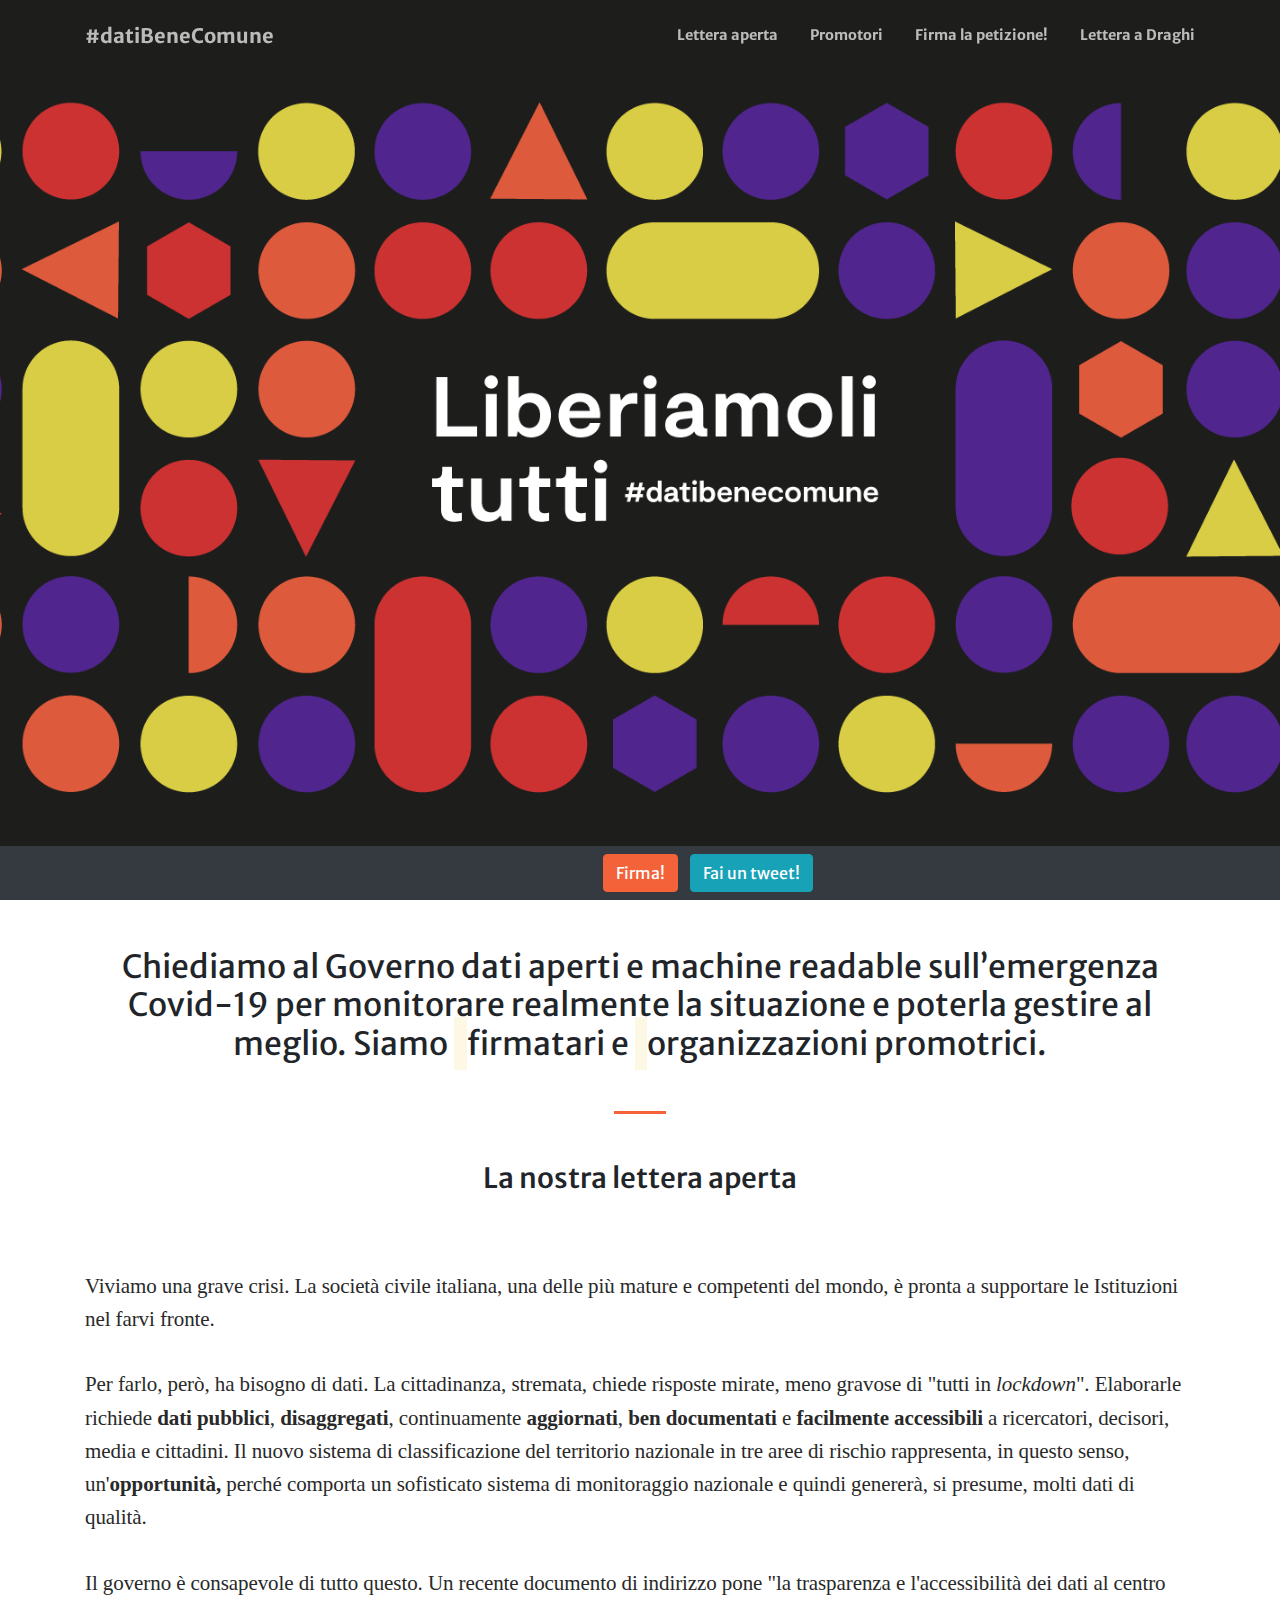
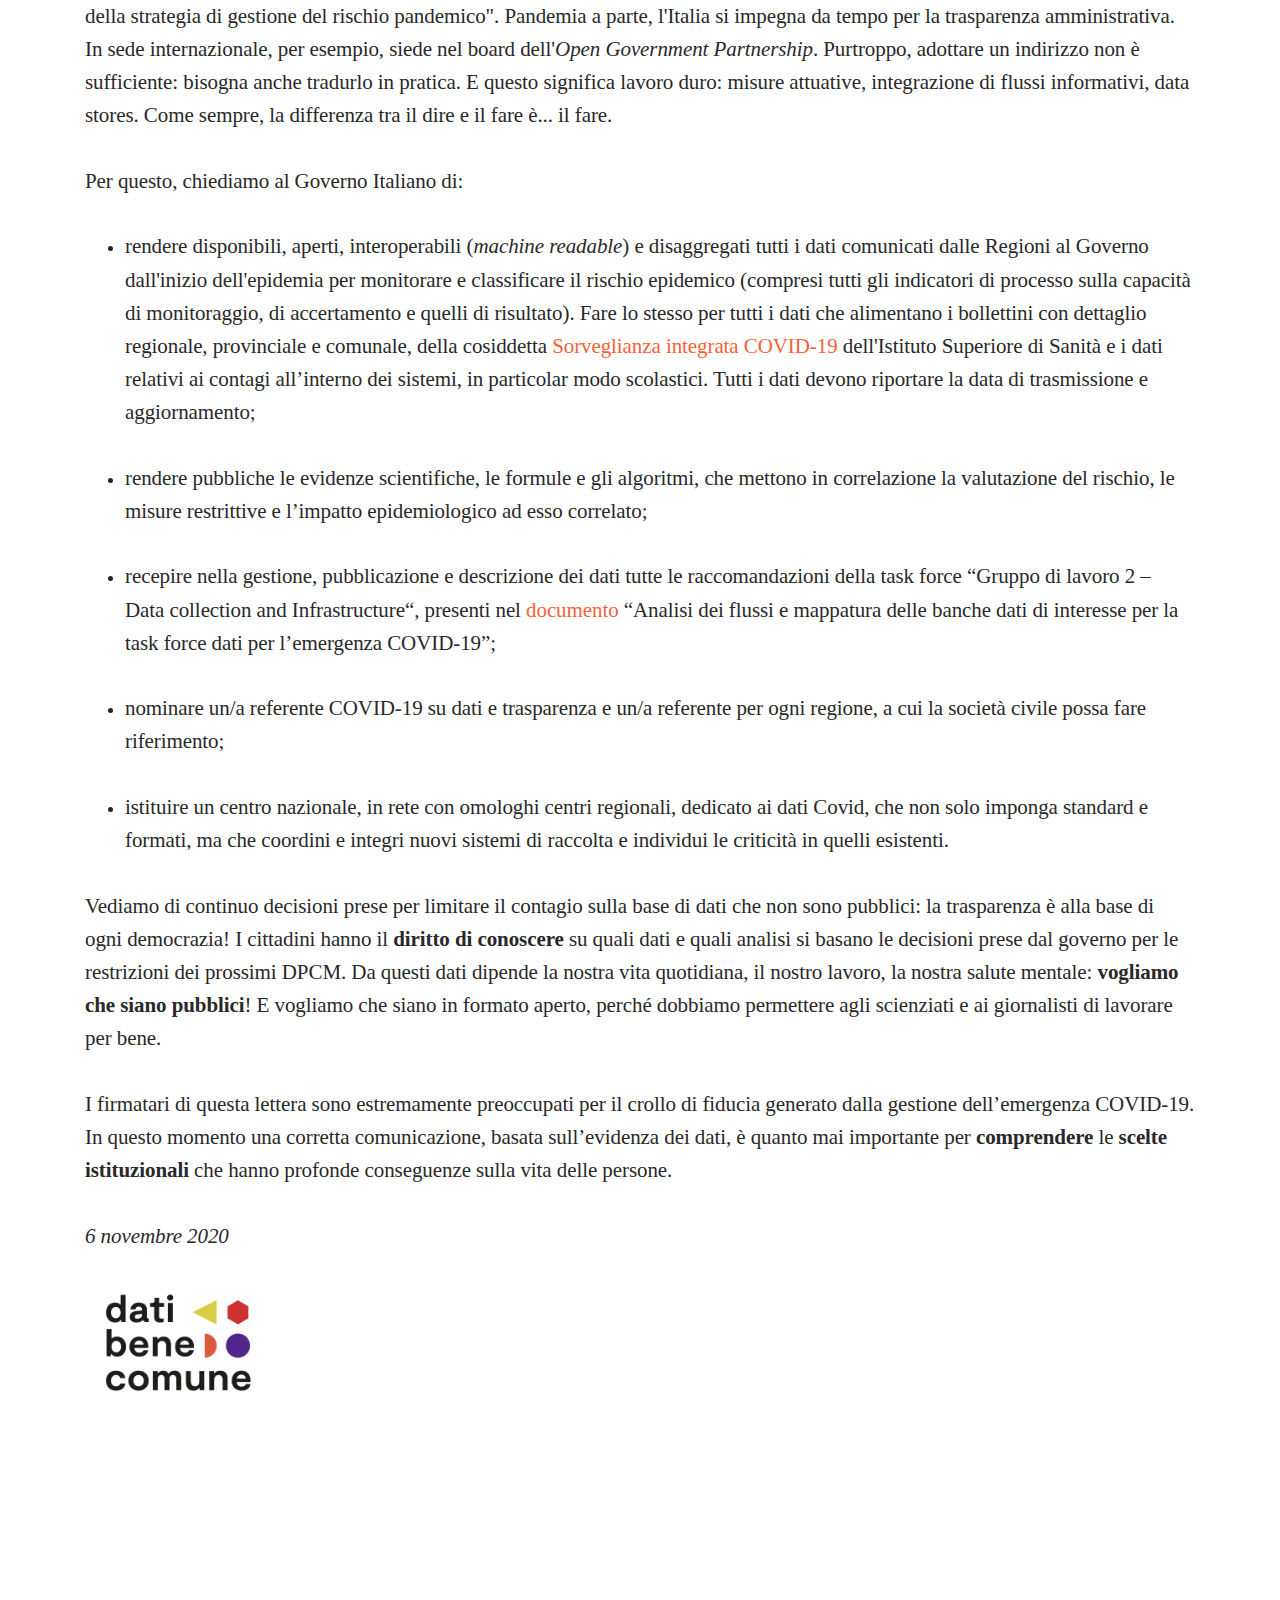
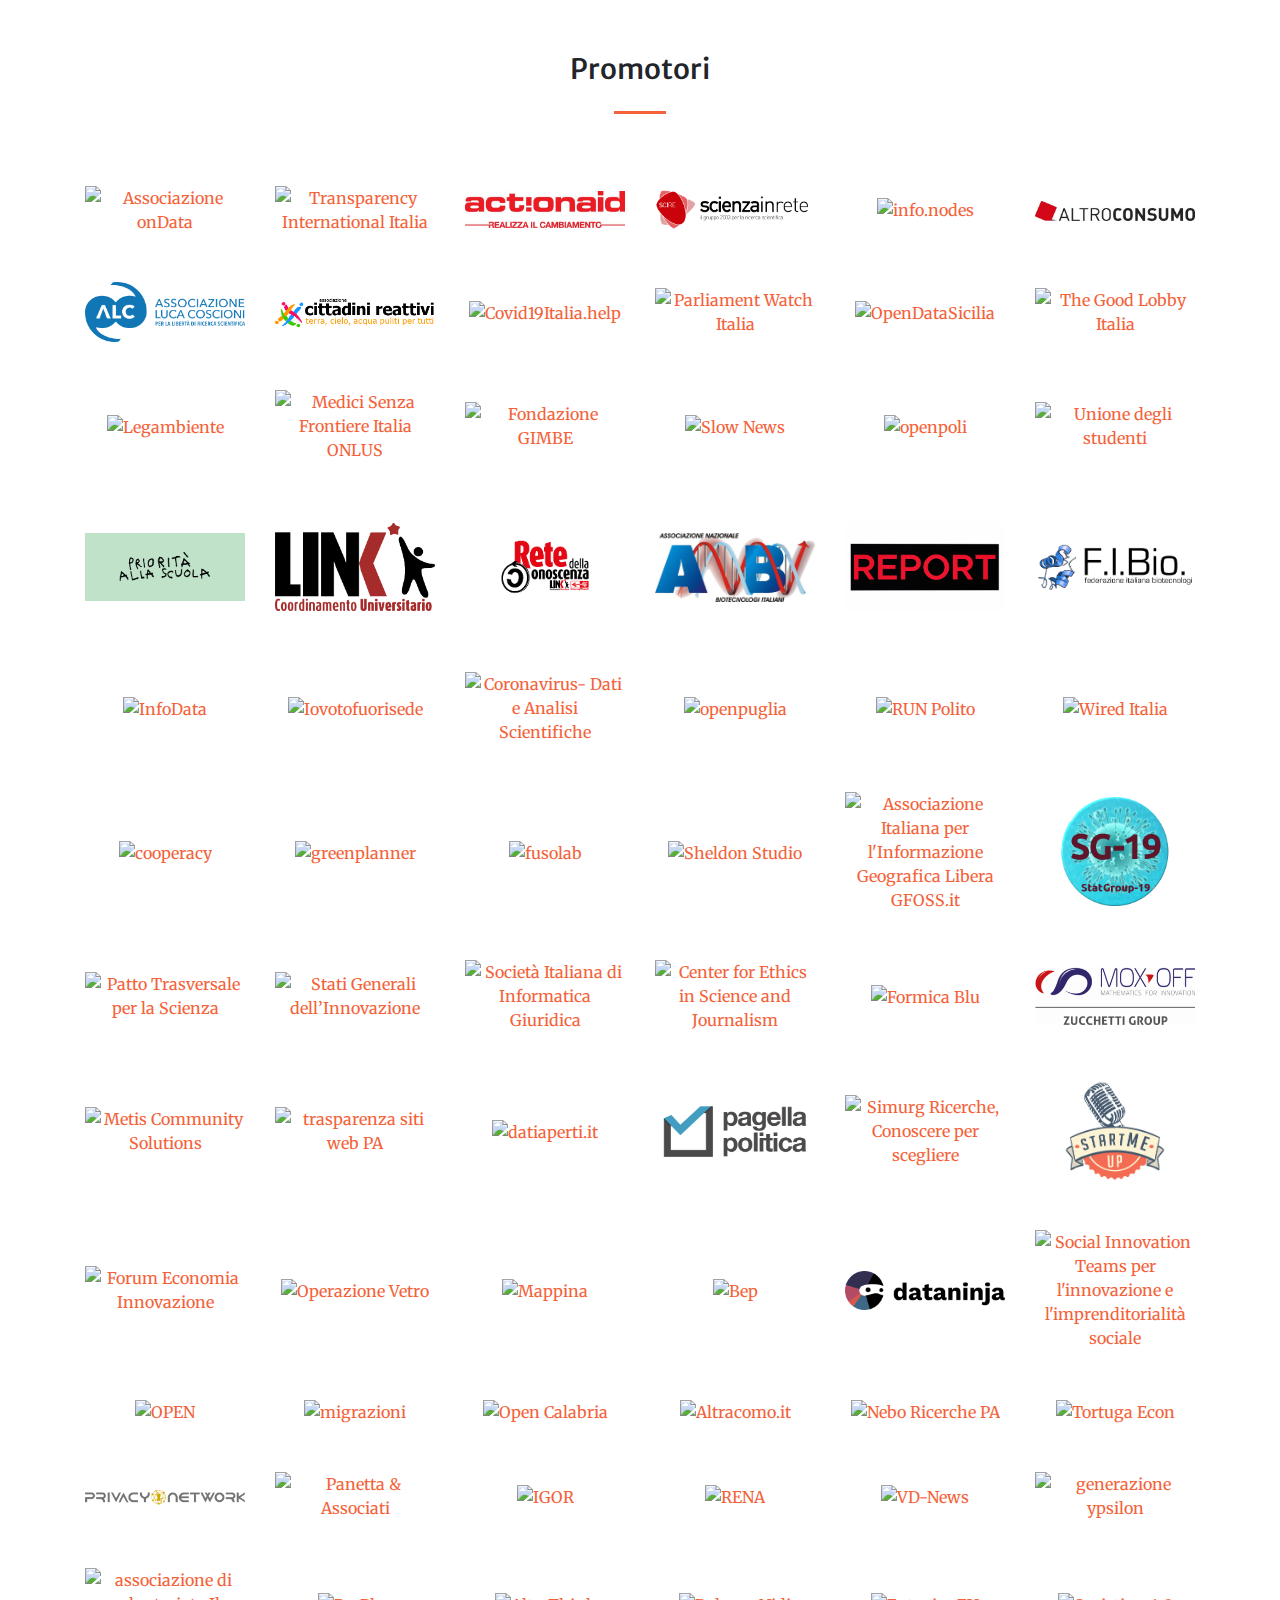
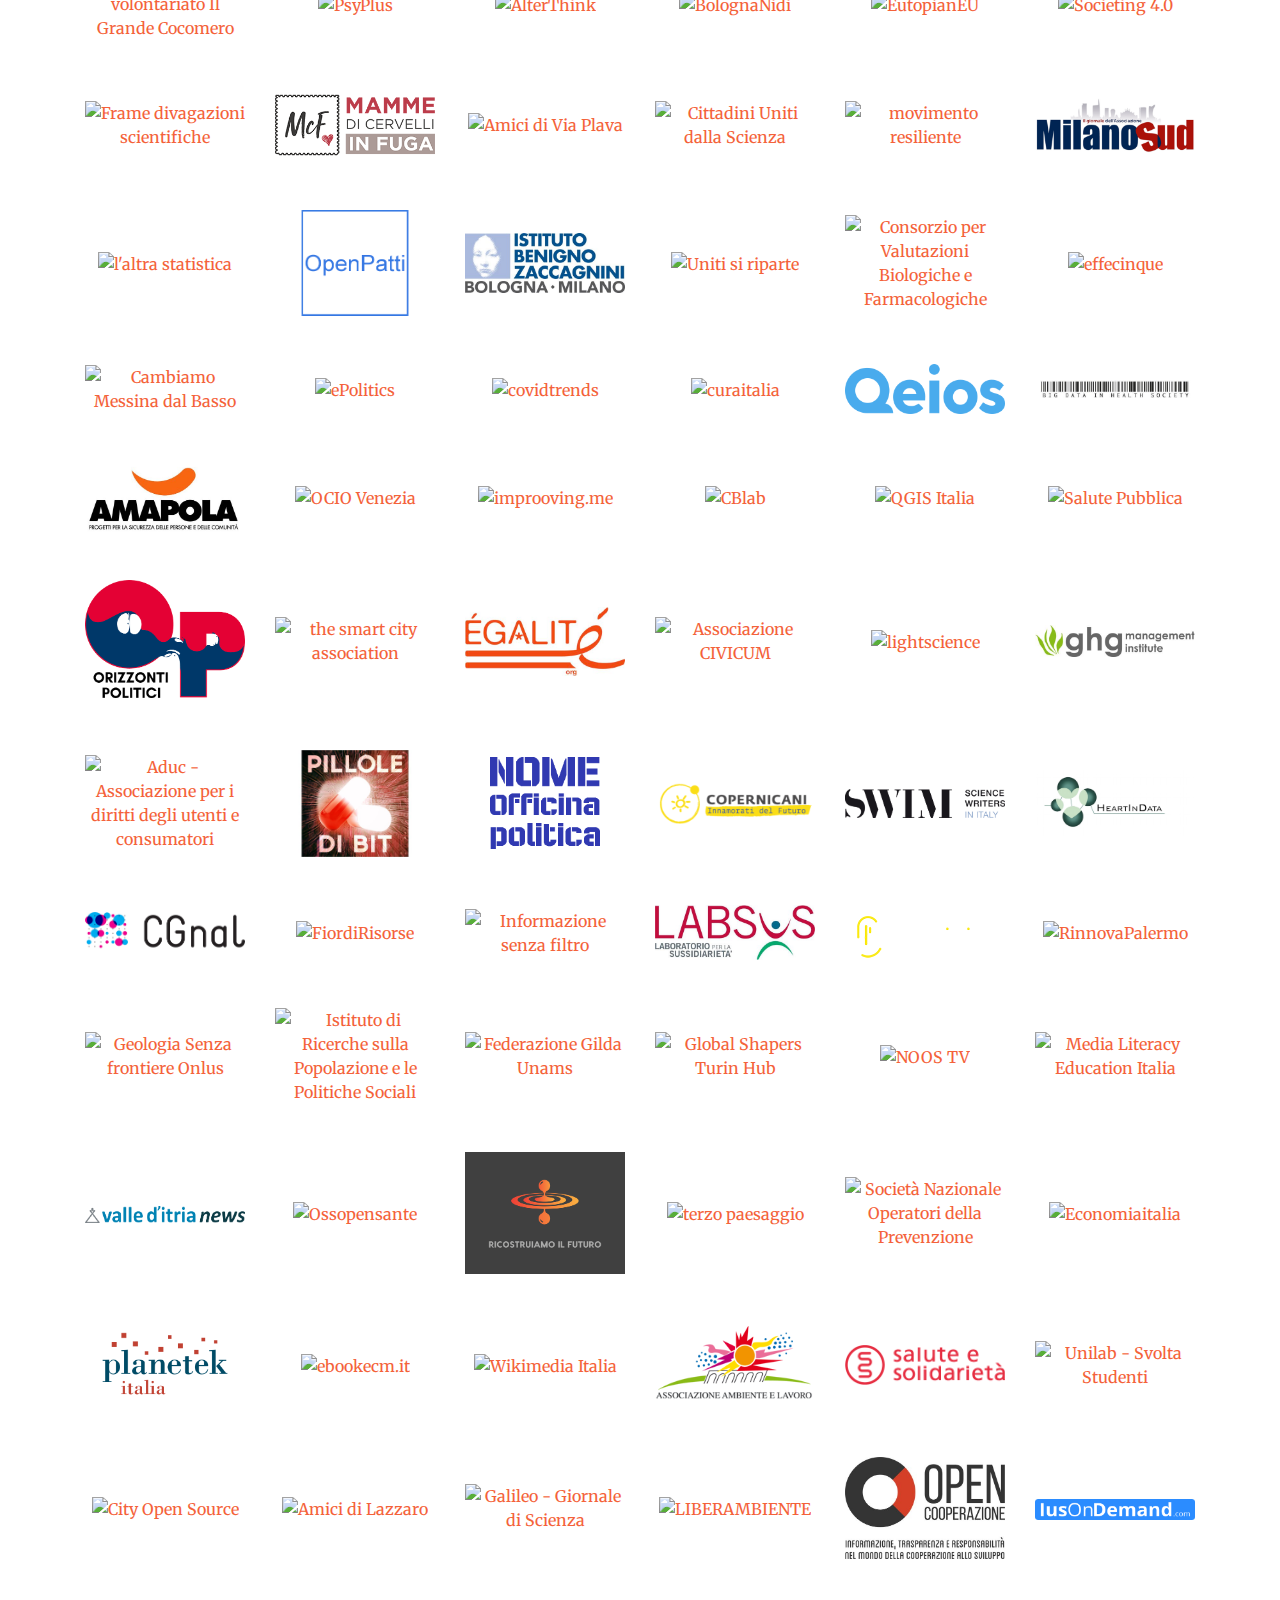
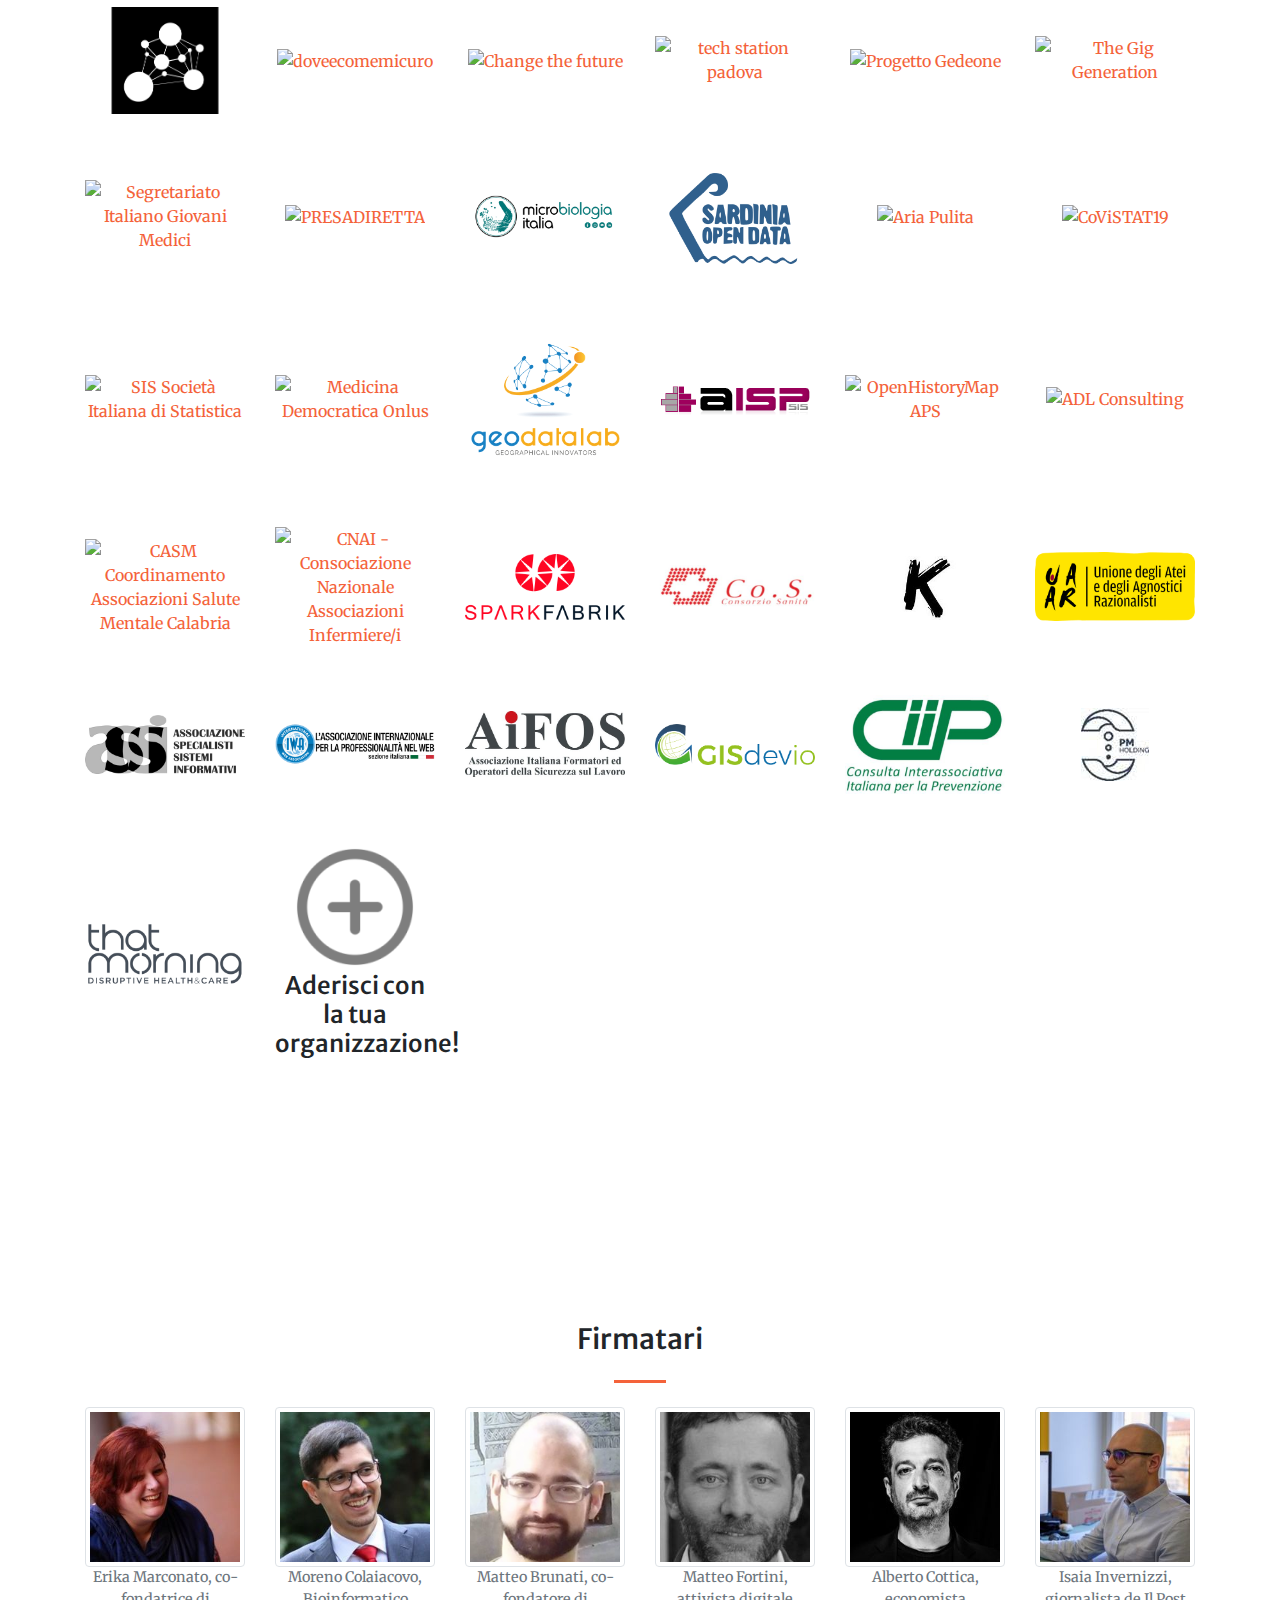
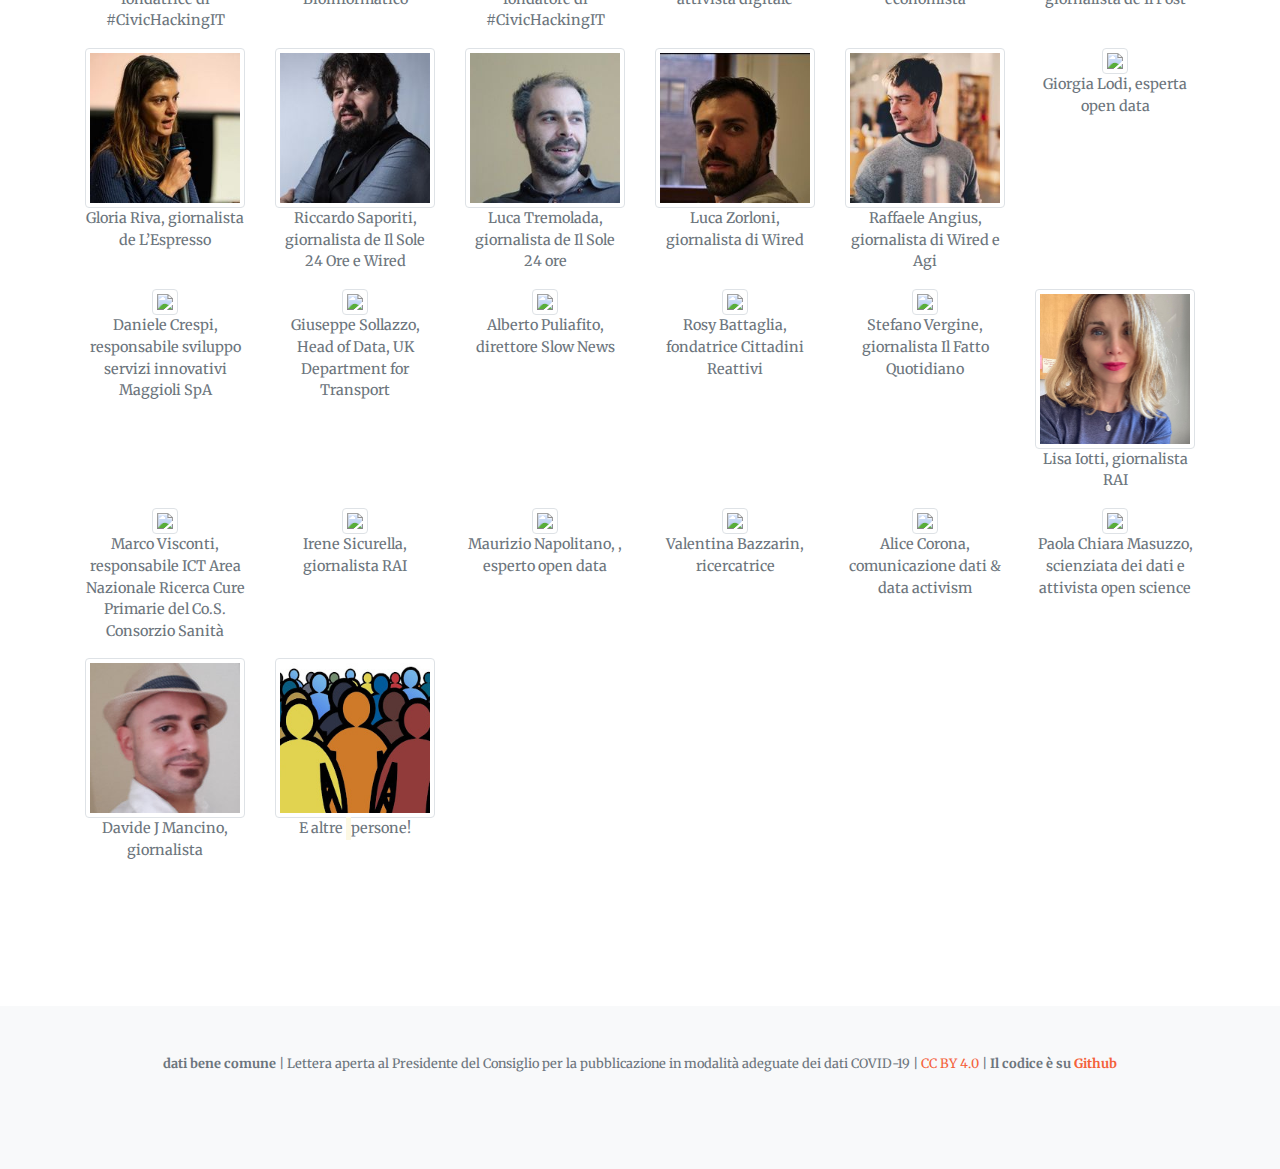
==== index.html @ 3e1270a0 "update" ====
<!DOCTYPE html>
<html lang="it">

<head>
    <meta charset="utf-8" />
    <meta name="viewport" content="width=device-width, initial-scale=1, shrink-to-fit=no" />
    <meta name="description"
        content="#datibenecomune - Lettera aperta al Presidente del Consiglio per la pubblicazione in modalità adeguate dei dati COVID-19 | dati bene comune #coronavirus #opendata" />
    <meta name="author" content="associazione Ondata" />
    <title>#datibenecomune | Lettera aperta al Presidente del Consiglio per la pubblicazione in modalità adeguate
        dei dati COVID-19</title>
    <!-- Favicon-->
    <link rel="icon" type="image/x-icon" href="assets/img/favicon.ico" />
    <!-- Font Awesome icons (free version)-->
    <script src="https://use.fontawesome.com/releases/v5.15.1/js/all.js" crossorigin="anonymous"></script>
    <!-- Google fonts-->
    <link href="https://fonts.googleapis.com/css?family=Merriweather+Sans:400,700" rel="stylesheet" />
    <link href="https://fonts.googleapis.com/css?family=Merriweather:400,300,300italic,400italic,700,700italic"
        rel="stylesheet" type="text/css" />
    <!-- Third party plugin CSS-->
    <link href="https://cdnjs.cloudflare.com/ajax/libs/magnific-popup.js/1.1.0/magnific-popup.min.css"
        rel="stylesheet" />
    <!-- Core theme CSS (includes Bootstrap)-->
    <link href="css/styles.css" rel="stylesheet" />
    <link href="css/custom.css" rel="stylesheet" />


    <!-- facebook -->
    <meta property="og:title" content="#datiBeneComune" />
    <meta property="og:description"
        content="Lettera aperta al Presidente del Consiglio per la pubblicazione in modalità adeguate dei dati COVID-19" />
    <meta property="og:url" content="https://datibenecomune.it" />
    <meta property="og:type" content="article" />
    <meta property="article:tag" content="dati" />
    <meta property="article:tag" content="covid" />
    <meta property="article:tag" content="covid-19" />
    <meta property="og:image"
        content="https://raw.githubusercontent.com/ondata/datibenecomune/main/imgs/DBC_2_1930x1000.png" />
    <meta property="og:site_name" content="datibenecomune.it" />
    <!-- twitter -->
    <meta name="twitter:card" content="summary_large_image" />
    <meta name="twitter:title" content="#datiBeneComune">
    <meta name="twitter:description"
        content="Lettera aperta al Presidente del Consiglio per la pubblicazione in modalità adeguate dei dati COVID-19">
    <meta name="twitter:image"
        content="https://raw.githubusercontent.com/ondata/datibenecomune/main/imgs/DBC_2_1930x1000.png">
    <meta name="twitter:site" content="datibenecomune.it" />
    <meta name="twitter:url" content="https://datibenecomune.it">

    <style>
        .status {
            vertical-align: top;
        }
    </style>
</head>

<body id="page-top">
    <!-- Navigation-->
    <nav class="navbar navbar-expand-lg navbar-light fixed-top py-3" id="mainNav">
        <div class="container">
            <a class="navbar-brand js-scroll-trigger" href="#page-top">#datiBeneComune</a>
            <button class="navbar-toggler navbar-toggler-right" type="button" data-toggle="collapse"
                data-target="#navbarResponsive" aria-controls="navbarResponsive" aria-expanded="false"
                aria-label="Toggle navigation"><span class="navbar-toggler-icon"></span></button>
            <div class="collapse navbar-collapse" id="navbarResponsive">
                <ul class="navbar-nav ml-auto my-2 my-lg-0">
                    <li class="nav-item"><a class="nav-link js-scroll-trigger" href="#lettera">Lettera aperta</a></li>
                    <li class="nav-item"><a class="nav-link js-scroll-trigger" href="#promotori">Promotori</a></li>
                    <li class="nav-item"><a class="nav-link js-scroll-trigger"
                            href="https://www.change.org/datibenecomune" target="_blank">Firma la petizione!</a>
                    </li>
                    <li class="nav-item"><a class="nav-link js-scroll-trigger" href="./lettera_draghi.html">Lettera a Draghi</a></li>
                </ul>
            </div>
        </div>
    </nav>
    <!-- Masthead-->
    <header class="masthead">
        <div class="container h-100">
            <div class="row h-100 align-items-center justify-content-center text-center">
                <div class="col-lg-10 align-self-end">
                    <h1 class="text-uppercase text-white font-weight-bold">
                    </h1>
                </div>
                <!--
                <a class="btn btn-primary btn-xl js-scroll-trigger" href="#lettera">La nostra richiesta</a>
              -->
            </div>
        </div>
    </header>

    <!-- lettera -->
    <section class="page-section" id="lettera">
        <div class="container">
            <h1 class="text-center text-black-100 font-weight-normal mb-5">Chiediamo al Governo dati aperti e machine
                readable sull’emergenza Covid-19 per monitorare realmente la situazione e poterla gestire al meglio. Siamo <mark><strong><span id="total-number-of-signatures"></span></strong></mark> firmatari e <mark><strong><span id="number-of-partners"></strong></mark> organizzazioni promotrici.
            </h1>
            <hr class="divider my-4" />
            <br>
            <h2 class="text-center mt-0">La nostra lettera aperta</h2>
            <br>

            <p>Viviamo una grave crisi. La società civile italiana, una delle più mature e competenti del mondo, è
                pronta a supportare le Istituzioni nel farvi fronte.</p>
            <p>Per farlo, però, ha bisogno di dati. La cittadinanza, stremata, chiede risposte mirate, meno gravose di
                &quot;tutti in <em>lockdown</em>&quot;. Elaborarle richiede <strong>dati pubblici</strong>,
                <strong>disaggregati</strong>, continuamente <strong>aggiornati</strong>, <strong>ben
                    documentati</strong> e <strong>facilmente accessibili</strong> a ricercatori, decisori, media e
                cittadini. Il nuovo sistema di classificazione del territorio nazionale in tre aree di rischio
                rappresenta, in questo senso, un'<strong>opportunità,</strong> perché comporta un sofisticato sistema di
                monitoraggio nazionale e quindi genererà, si presume, molti dati di qualità.</p>
            <p>Il governo è consapevole di tutto questo. Un recente documento di indirizzo pone "la trasparenza e
                l'accessibilità dei dati al centro della strategia di gestione del rischio pandemico". Pandemia a parte,
                l'Italia si
                impegna da tempo per la trasparenza amministrativa. In sede internazionale, per esempio, siede nel board
                dell'<em>Open Government Partnership</em>. Purtroppo, adottare un indirizzo non è sufficiente: bisogna
                anche tradurlo in pratica. E questo significa lavoro duro: misure attuative, integrazione di flussi
                informativi, data stores. Come sempre, la differenza tra il dire e il fare è... il fare.</p>
            <p>Per questo, chiediamo al Governo Italiano di:</p>
            <ul>
                <li>
                    <p>rendere disponibili, aperti, interoperabili (<em>machine readable</em>) e disaggregati tutti i
                        dati comunicati dalle Regioni al Governo dall'inizio dell'epidemia per monitorare e classificare
                        il rischio epidemico (compresi tutti gli indicatori di processo sulla capacità di monitoraggio,
                        di accertamento e quelli di risultato). Fare lo stesso per tutti i dati che alimentano i
                        bollettini con dettaglio regionale, provinciale e comunale, della cosiddetta <a
                            href="https://www.epicentro.iss.it/coronavirus/sars-cov-2-sorveglianza-dati"><span
                                class="underline">Sorveglianza integrata COVID-19</span></a> dell'Istituto Superiore di
                        Sanità e i dati relativi ai contagi all’interno dei sistemi, in particolar modo scolastici.
                        Tutti i dati devono riportare la data di trasmissione e aggiornamento;</p>
                </li>
                <li>
                    <p>rendere pubbliche le evidenze scientifiche, le formule e gli algoritmi, che mettono in
                        correlazione la valutazione del rischio, le misure
                        restrittive e l’impatto epidemiologico ad esso correlato;</p>
                </li>
                <li>
                    <p>recepire nella gestione, pubblicazione e descrizione dei dati tutte le raccomandazioni della task
                        force “Gruppo di lavoro 2 – Data collection and Infrastructure“, presenti nel <a
                            href="https://github.com/taskforce-covid-19/documenti/blob/master/sgdl_2_Infrastrutture_Data_Collection/sgdl2_report_analisi_mappatura.pdf"><span
                                class="underline">documento</span></a> “Analisi dei flussi e mappatura delle banche dati
                        di interesse per la task force dati per l’emergenza COVID-19”;</p>
                </li>
                <li>
                    <p>nominare un/a referente COVID-19 su dati e trasparenza e un/a referente per ogni regione, a cui
                        la società civile possa fare
                        riferimento;</p>
                </li>
                <li>
                    <p>istituire un centro nazionale, in rete con omologhi centri regionali, dedicato ai dati Covid, che
                        non solo imponga standard e formati, ma
                        che coordini e integri nuovi sistemi di raccolta e individui le criticità in quelli esistenti.
                    </p>
                </li>
            </ul>
            <p>Vediamo di continuo decisioni prese per limitare il contagio sulla base di dati che non sono pubblici: la
                trasparenza è alla base di ogni democrazia!
                I cittadini hanno il <strong>diritto di conoscere</strong> su quali dati e quali analisi si basano le
                decisioni prese dal governo per le restrizioni dei prossimi DPCM.
                Da questi dati dipende la nostra vita quotidiana, il nostro lavoro, la nostra salute mentale:
                <strong>vogliamo che siano pubblici</strong>!
                E vogliamo che siano in formato aperto, perché dobbiamo
                permettere agli scienziati e ai giornalisti di lavorare per bene.</p>
            <p>I firmatari di questa lettera sono estremamente preoccupati per il crollo di fiducia generato dalla
                gestione dell’emergenza COVID-19.
                In questo momento una corretta comunicazione, basata sull’evidenza dei dati, è quanto mai
                importante per <strong>comprendere</strong> le <strong>scelte istituzionali</strong> che hanno profonde
                conseguenze sulla vita delle persone.</p>

            <p><em>6 novembre 2020</em></p>

            <div class="col-lg-2 col-md-4 text-center">
                <div class="mt-5">
                    <img class="img-fluid" src="imgs/DBC_Logo_B.png" alt="#datibenecomune"></a>
                </div>
            </div>

        </div>
    </section>
    <!-- Services-->
    <section class="page-section" id="promotori">
        <div class="container">
            <h2 class="text-center mt-0">Promotori</h2>
            <hr class="divider my-4" />
            <div class="row" id="partners-container">
                <div class="partners col-lg-2 col-md-4 text-center">
                    <div class="mt-5">
                        <a href="https://ondata.it/" target="_blank"><img class="img-fluid"
                                src="imgs/loghi/ondata_logo.png" alt="Associazione onData"></a>
                        <!-- <p class="text-muted mb-0">You can use this design as is, or you can make changes!</p> -->
                    </div>
                </div>
                <div class="partners col-lg-2 col-md-4 text-center">
                    <div class="mt-5">
                        <a href="https://www.transparency.it/" target="_blank"><img class="img-fluid"
                                src="imgs/loghi/transparency.png" alt="Transparency International Italia"></a>
                        <!-- <p class="text-muted mb-0">Our themes are updated regularly to keep them bug free!</p> -->
                    </div>
                </div>
                <div class="partners col-lg-2 col-md-4 text-center">
                    <div class="mt-5">
                        <a href="https://www.actionaid.it/" target="_blank"><img class="img-fluid"
                                src="imgs/loghi/actionaid_s.jpg" alt="ActionAid Italia"></a>
                        <!-- <p class="text-muted mb-0">All dependencies are kept current to keep things fresh.</p> -->
                    </div>
                </div>
                <div class="partners col-lg-2 col-md-4 text-center">
                    <div class="mt-5">
                        <a href="https://www.scienzainrete.it/" target="_blank"><img class="img-fluid"
                                src="imgs/loghi/scienzainrete_s.png" alt="Scienza in rete"></a>
                        <!-- <p class="text-muted mb-0">Is it really open source if it's not made with love?</p> -->
                    </div>
                </div>
                <div class="partners col-lg-2 col-md-4 text-center">
                    <div class="mt-5">
                        <a href="https://www.infonodes.org/" target="_blank"><img class="img-fluid"
                                src="imgs/loghi/infonodes.png" alt="info.nodes"></a>
                        <!-- <p class="text-muted mb-0">Our themes are updated regularly to keep them bug free!</p> -->
                    </div>
                </div>
                <div class="partners col-lg-2 col-md-4 text-center">
                    <div class="mt-5">
                        <a href="https://www.altroconsumo.it/" target="_blank"><img class="img-fluid"
                                src="imgs/loghi/altroconsumo_rgb_EGP_s.jpg" alt="Altroconsumo"></a>
                        <!-- <p class="text-muted mb-0">All dependencies are kept current to keep things fresh.</p> -->
                    </div>
                </div>
                <div class="partners col-lg-2 col-md-4 text-center">
                    <div class="mt-5">
                        <a href="https://www.associazionelucacoscioni.it/" target="_blank"><img class="img-fluid"
                                src="imgs/loghi/alc-logo.png" alt="Associazione Luca Coscioni"></a>
                        <!-- <p class="text-muted mb-0">You can use this design as is, or you can make changes!</p> -->
                    </div>
                </div>
                <div class="partners col-lg-2 col-md-4 text-center">
                    <div class="mt-5">
                        <a href="https://www.cittadinireattivi.it/lassociazione/" target="_blank"><img class="img-fluid"
                                src="imgs/loghi/cittadinireattivi.png" alt="cittadini reattivi"></a>
                        <!-- <p class="text-muted mb-0">Is it really open source if it's not made with love?</p> -->
                    </div>
                </div>
                <div class="partners col-lg-2 col-md-4 text-center">
                    <div class="mt-5">
                        <a href="https://covid19italia.help/" target="_blank"><img class="img-fluid"
                                src="imgs/loghi/Covid19Italia.help.png" alt="Covid19Italia.help"></a>
                        <!-- <p class="text-muted mb-0">Our themes are updated regularly to keep them bug free!</p> -->
                    </div>
                </div>
                <div class="partners col-lg-2 col-md-4 text-center">
                    <div class="mt-5">
                        <a href="http://parliamentwatch.it/" target="_blank"><img class="img-fluid"
                                src="imgs/loghi/pwi-logowp.png" alt="Parliament Watch Italia"></a>
                        <!-- <p class="text-muted mb-0">All dependencies are kept current to keep things fresh.</p> -->
                    </div>
                </div>
                <div class="partners col-lg-2 col-md-4 text-center">
                    <div class="mt-5">
                        <a href="https://groups.google.com/g/opendatasicilia" target="_blank"><img class="img-fluid"
                                src="imgs/loghi/opendatasicilia.png" alt="OpenDataSicilia"></a>
                        <!-- <p class="text-muted mb-0">You can use this design as is, or you can make changes!</p> -->
                    </div>
                </div>
                <div class="partners col-lg-2 col-md-4 text-center">
                    <div class="mt-5">
                        <a href="https://www.thegoodlobby.it/" target="_blank"><img class="img-fluid"
                                src="imgs/loghi/thegoodlobby.png" alt="The Good Lobby Italia"></a>
                        <!-- <p class="text-muted mb-0">Is it really open source if it's not made with love?</p> -->
                    </div>
                </div>
                <!-- blocco 4 -->
                <div class="partners col-lg-2 col-md-4 text-center">
                    <div class="mt-5">
                        <a href="https://www.legambiente.it/" target="_blank"><img class="img-fluid"
                                src="imgs/loghi/Legambiente_logo.png" alt="Legambiente"></a>
                        <!-- <p class="text-muted mb-0">Our themes are updated regularly to keep them bug free!</p> -->
                    </div>
                </div>
                <div class="partners col-lg-2 col-md-4 text-center">
                    <div class="mt-5">
                        <a href="https://www.legambiente.it/" target="_blank"><img class="img-fluid"
                                src="imgs/loghi/msf-logo.png" alt="Medici Senza Frontiere Italia ONLUS"></a>
                    </div>
                </div>
                <div class="partners col-lg-2 col-md-4 text-center">
                    <div class="mt-5">
                        <a href="https://www.gimbe.org/" target="_blank"><img class="img-fluid"
                                src="imgs/loghi/gimbe_s.jpg" alt="Fondazione GIMBE"></a>
                    </div>
                </div>
                <div class="partners col-lg-2 col-md-4 text-center">
                    <div class="mt-5">
                        <div class="mt-5">
                            <a href="https://www.slow-news.com/" target="_blank"><img class="img-fluid"
                                    src="imgs/loghi/slow_news_s.png" alt="Slow News"></a>
                        </div>
                    </div>
                </div>
                <div class="partners col-lg-2 col-md-4 text-center">
                    <div class="mt-5">
                        <a href="https://www.openpolis.it" target="_blank"><img class="img-fluid"
                                src="imgs/loghi/openpolis.png" alt="openpoli"></a>
                    </div>
                </div>
                <div class="partners col-lg-2 col-md-4 text-center">
                    <div class="mt-5">
                        <a href="https://www.unionedeglistudenti.it/" target="_blank"><img class="img-fluid"
                                src="imgs/loghi/uds.png" alt="Unione degli studenti"></a>
                    </div>
                </div>
                <div class="partners col-lg-2 col-md-4 text-center">
                    <div class="mt-5">
                        <a href="https://www.facebook.com/prioritaallascuola/" target="_blank"><img class="img-fluid"
                                src="imgs/loghi/prioriscuola.png" alt="Priorità alla scuola"></a>
                    </div>
                </div>
                <div class="partners col-lg-2 col-md-4 text-center">
                    <div class="mt-5">
                        <a href="http://linkcoordinamentouniversitario.it/" target="_blank"><img class="img-fluid"
                                src="imgs/loghi/linkuni.png" alt="Link Coordinamento Universitario"></a>
                    </div>
                </div>
                <div class="partners col-lg-2 col-md-4 text-center">
                    <div class="mt-5">
                        <a href="http://www.retedellaconoscenza.it" target="_blank"><img class="img-fluid"
                                src="imgs/loghi/reteconoscenza.png" alt="Rete della ConoscenzaRete della Conoscenz"></a>
                    </div>
                </div>
                <div class="partners col-lg-2 col-md-4 text-center">
                    <div class="mt-5">
                        <a href="http://www.biotecnologi.org" target="_blank"><img class="img-fluid"
                                src="imgs/loghi/ANBI.jpeg" alt="Associazione Nazionale dei Biotecnologi Italiani"></a>
                    </div>
                </div>
                <div class="partners col-lg-2 col-md-4 text-center">
                    <div class="mt-5">
                        <a href="https://www.rai.it/programmi/report/" target="_blank"><img class="img-fluid"
                                src="imgs/loghi/report_s.png" alt="Report"></a>
                    </div>
                </div>
                <div class="partners col-lg-2 col-md-4 text-center">
                    <div class="mt-5">
                        <a href="https://www.biotecnologi.it/" target="_blank"><img class="img-fluid"
                                src="imgs/loghi/fibio.png" alt="Federazione Italiana Biotecnologi"></a>
                    </div>
                </div>
                <div class="partners col-lg-2 col-md-4 text-center">
                    <div class="mt-5">
                        <a href="https://www.infodata.ilsole24ore.com/" target="_blank"><img class="img-fluid"
                                src="imgs/loghi/infoData.jpg" alt="InfoData"></a>
                    </div>
                </div>
                <div class="partners col-lg-2 col-md-4 text-center">
                    <div class="mt-5">
                        <a href="https://www.iovotofuorisede.it/" target="_blank"><img class="img-fluid"
                                src="imgs/loghi/iovotofuorisede.png" alt="Iovotofuorisede"></a>
                    </div>
                </div>
                <div class="partners col-lg-2 col-md-4 text-center">
                    <div class="mt-5">
                        <a href="https://www.facebook.com/DatiAnalisiCoronavirus/" target="_blank"><img
                                class="img-fluid" src="imgs/loghi/Coronavirus- Dati e Analisi Scientifiche_s.png"
                                alt="Coronavirus- Dati e Analisi Scientifiche"></a>
                    </div>
                </div>
                <div class="partners col-lg-2 col-md-4 text-center">
                    <div class="mt-5">
                        <a href="https://openpuglia.org/" target="_blank"><img class="img-fluid"
                                src="imgs/loghi/opuglia.png" alt="openpuglia"></a>
                    </div>
                </div>
                <div class="partners col-lg-2 col-md-4 text-center">
                    <div class="mt-5">
                        <a href="https://runpolito.it/" target="_blank"><img class="img-fluid"
                                src="imgs/loghi/runpolito.png" alt="RUN Polito"></a>
                    </div>
                </div>
                <div class="partners col-lg-2 col-md-4 text-center">
                    <div class="mt-5">
                        <a href="https://www.wired.it/" target="_blank"><img class="img-fluid"
                                src="imgs/loghi/Wired_s.png" alt="Wired Italia"></a>
                    </div>
                </div>
                <div class="partners col-lg-2 col-md-4 text-center">
                    <div class="mt-5">
                        <a href="https://cooperacy.org" target="_blank"><img class="img-fluid"
                                src="imgs/loghi/cooperacy_s.png" alt="cooperacy"></a>
                    </div>
                </div>
                <div class="partners col-lg-2 col-md-4 text-center">
                    <div class="mt-5">
                        <a href="https://www.greenplanner.it/" target="_blank"><img class="img-fluid"
                                src="imgs/loghi/greeplanner.png" alt="greenplanner"></a>
                    </div>
                </div>
                <div class="partners col-lg-2 col-md-4 text-center">
                    <div class="mt-5">
                        <a href="https://www.fusolab.net/" target="_blank"><img class="img-fluid"
                                src="imgs/loghi/FUSOLAB.png" alt="fusolab"></a>
                    </div>
                </div>
                <div class="partners col-lg-2 col-md-4 text-center">
                    <div class="mt-5">
                        <a href="https://sheldon.studio/" target="_blank"><img class="img-fluid"
                                src="imgs/loghi/sheldonstudio_s.png" alt="Sheldon Studio"></a>
                    </div>
                </div>
                <div class="partners col-lg-2 col-md-4 text-center">
                    <div class="mt-5">
                        <a href="https://www.gfoss.it/" target="_blank"><img class="img-fluid"
                                src="imgs/loghi/gfoss.png"
                                alt="Associazione Italiana per l'Informazione Geografica Libera GFOSS.it"></a>
                    </div>
                </div>
                <div class="partners col-lg-2 col-md-4 text-center">
                    <div class="mt-5">
                        <a href="https://statgroup-19.blogspot.com/" target="_blank"><img class="img-fluid"
                                src="imgs/loghi/StatGroup-19.png" alt="Statgroup-19"></a>
                    </div>
                </div>
                <div class="partners col-lg-2 col-md-4 text-center">
                    <div class="mt-5">
                        <a href="https://www.pattoperlascienza.it/" target="_blank"><img class="img-fluid"
                                src="imgs/loghi/patto-logo.png" alt="Patto Trasversale per la Scienza"></a>
                    </div>
                </div>
                <div class="partners col-lg-2 col-md-4 text-center">
                    <div class="mt-5">
                        <a href="https://www.statigeneralinnovazione.it/" target="_blank"><img class="img-fluid"
                                src="imgs/loghi/statigeneraliinnovazione.png" alt="Stati Generali dell’Innovazione"></a>
                    </div>
                </div>
                <div class="partners col-lg-2 col-md-4 text-center">
                    <div class="mt-5">
                        <a href="http://www.siig.it/" target="_blank"><img class="img-fluid" src="imgs/loghi/SIIG.jpg"
                                alt="Società Italiana di Informatica Giuridica"></a>
                    </div>
                </div>
                <div class="partners col-lg-2 col-md-4 text-center">
                    <div class="mt-5">
                        <a href="http://www.cesj.eu/" target="_blank"><img class="img-fluid"
                                src="imgs/loghi/Cesj-logo-2020.jpg"
                                alt="Center for Ethics in Science and Journalism"></a>
                    </div>
                </div>
                <div class="partners col-lg-2 col-md-4 text-center">
                    <div class="mt-5">
                        <a href="http://www.formicablu.it/" target="_blank"><img class="img-fluid"
                                src="imgs/loghi/Formicablu_s.png" alt="Formica Blu"></a>
                    </div>
                </div>
                <div class="partners col-lg-2 col-md-4 text-center">
                    <div class="mt-5">
                        <a href="https://www.moxoff.com/" target="_blank"><img class="img-fluid"
                                src="imgs/loghi/moxoff.png" alt="Mathematics for Innovation - Moxoff"></a>
                    </div>
                </div>
                <div class="partners col-lg-2 col-md-4 text-center">
                    <div class="mt-5">
                        <a href="http://www.metis-cs.it/" target="_blank"><img class="img-fluid"
                                src="imgs/loghi/Mètis Community Solutions.png" alt="Metis Community Solutions"></a>
                    </div>
                </div>
                <div class="partners col-lg-2 col-md-4 text-center">
                    <div class="mt-5">
                        <a href="https://www.facebook.com/trasparenzasitiwebpa" target="_blank"><img class="img-fluid"
                                src="imgs/loghi/trasparenzaSitiWebPA.jpeg" alt="trasparenza siti web PA"></a>
                    </div>
                </div>
                <div class="partners col-lg-2 col-md-4 text-center">
                    <div class="mt-5">
                        <a href="https://datiaperti.it" target="_blank"><img class="img-fluid"
                                src="imgs/loghi/datiaperti_small.png" alt="datiaperti.it"></a>
                    </div>
                </div>
                <div class="partners col-lg-2 col-md-4 text-center">
                    <div class="mt-5">
                        <a href="https://pagellapolitica.it/" target="_blank"><img class="img-fluid"
                                src="imgs/loghi/pagellapolitica.png" alt="Pagella Politica"></a>
                    </div>
                </div>
                <div class="partners col-lg-2 col-md-4 text-center">
                    <div class="mt-5">
                        <a href="https://www.simurgricerche.it/" target="_blank"><img class="img-fluid"
                                src="imgs/loghi/simurg.png" alt="Simurg Ricerche, Conoscere per scegliere"></a>
                    </div>
                </div>
                <div class="partners col-lg-2 col-md-4 text-center">
                    <div class="mt-5">
                        <a href="https://www.radiostartmeup.it/" target="_blank"><img class="img-fluid"
                                src="imgs/loghi/Start me Up Logo definitivo_01.png" alt="Start me Up"></a>
                    </div>
                </div>
                <div class="partners col-lg-2 col-md-4 text-center">
                    <div class="mt-5">
                        <a href="https://www.forumeconomiainnovazione.org" target="_blank"><img class="img-fluid"
                                src="imgs/loghi/Forum Economia Innovazione3-01.png"
                                alt="Forum Economia Innovazione"></a>
                    </div>
                </div>
                <div class="partners col-lg-2 col-md-4 text-center">
                    <div class="mt-5">
                        <a href="https://www.operazionevetro.info" target="_blank"><img class="img-fluid"
                                src="imgs/loghi/Operazione vetro -Blu.png" alt="Operazione Vetro"></a>
                    </div>
                </div>
                <div class="partners col-lg-2 col-md-4 text-center">
                    <div class="mt-5">
                        <a href="https://www.mappi-na.it" target="_blank"><img class="img-fluid"
                                src="imgs/loghi/mappina_logo_Quad Nuovo.png" alt="Mappina"></a>
                    </div>
                </div>
                <div class="partners col-lg-2 col-md-4 text-center">
                    <div class="mt-5">
                        <a href="http://www.bepconsulenza.it/" target="_blank"><img class="img-fluid"
                                src="imgs/loghi/beplogobep.jpg" alt="Bep"></a>
                    </div>
                </div>
                <div class="partners col-lg-2 col-md-4 text-center">
                    <div class="mt-5">
                        <a href="https://www.dataninja.it" target="_blank"><img class="img-fluid"
                                src="imgs/loghi/dataninja-logo-lettering.png" alt="dataninja"></a>
                    </div>
                </div>
                <div class="partners col-lg-2 col-md-4 text-center">
                    <div class="mt-5">
                        <a href="https://www.socialinnovationteams.org/" target="_blank"><img class="img-fluid"
                                src="imgs/loghi/sit.png"
                                alt="Social Innovation Teams per l'innovazione e l'imprenditorialità sociale"></a>
                    </div>
                </div>
                <div class="partners col-lg-2 col-md-4 text-center">
                    <div class="mt-5">
                        <a href="https://www.open.online" target="_blank"><img class="img-fluid"
                                src="imgs/loghi/OPEN.png" alt="OPEN"></a>
                    </div>
                </div>
                <div class="partners col-lg-2 col-md-4 text-center">
                    <div class="mt-5">
                        <a href="http://www.migr-azioni.info/" target="_blank"><img class="img-fluid"
                                src="imgs/loghi/migrazioni.jpg" alt="migrazioni"></a>
                    </div>
                </div>
                <div class="partners col-lg-2 col-md-4 text-center">
                    <div class="mt-5">
                        <a href="https://www.opencalabria.com" target="_blank"><img class="img-fluid"
                                src="imgs/loghi/open calabria.png" alt="Open Calabria"></a>
                    </div>
                </div>
                <div class="partners col-lg-2 col-md-4 text-center">
                    <div class="mt-5">
                        <a href="https://www.altracomo.it" target="_blank"><img class="img-fluid"
                                src="imgs/loghi/altracomo_logo.png" alt="Altracomo.it"></a>
                    </div>
                </div>
                <div class="partners col-lg-2 col-md-4 text-center">
                    <div class="mt-5">
                        <a href="https://www.nebo.it/" target="_blank"><img class="img-fluid"
                                src="imgs/loghi/LogoNebo.png" alt="Nebo Ricerche PA"></a>
                    </div>
                </div>
                <div class="partners col-lg-2 col-md-4 text-center">
                    <div class="mt-5">
                        <a href="https://www.tortuga-econ.it/" target="_blank"><img class="img-fluid"
                                src="imgs/loghi/Tortuga.png" alt="Tortuga Econ"></a>
                    </div>
                </div>
                <div class="partners col-lg-2 col-md-4 text-center">
                    <div class="mt-5">
                        <a href="https://privacy-network.it/" target="_blank"><img class="img-fluid"
                                src="imgs/loghi/privacyNetwork.png" alt="Privacy Network"></a>
                    </div>
                </div>
                <div class="partners col-lg-2 col-md-4 text-center">
                    <div class="mt-5">
                        <a href="http://panetta.net/it/home/" target="_blank"><img class="img-fluid"
                                src="imgs/loghi/panettiAssociati.jpg" alt="Panetta & Associati"></a>
                    </div>
                </div>
                <div class="partners col-lg-2 col-md-4 text-center">
                    <div class="mt-5">
                        <a href="https://www.agenziaigor.it/" target="_blank"><img class="img-fluid"
                                src="imgs/loghi/igor.jpg" alt="IGOR"></a>
                    </div>
                </div>
                <div class="partners col-lg-2 col-md-4 text-center">
                    <div class="mt-5">
                        <a href="https://www.progetto-rena.it/" target="_blank"><img class="img-fluid"
                                src="imgs/loghi/rena.png" alt="RENA"></a>
                    </div>
                </div>
                <div class="partners col-lg-2 col-md-4 text-center">
                    <div class="mt-5">
                        <a href="https://vdnews.tv/" target="_blank"><img class="img-fluid" src="imgs/loghi/VD-News.png"
                                alt="VD-News"></a>
                    </div>
                </div>
                <div class="partners col-lg-2 col-md-4 text-center">
                    <div class="mt-5">
                        <a href="https://generazioneypsilon.it/" target="_blank"><img class="img-fluid"
                                src="imgs/loghi/Generazione Ypsilon.png" alt="generazione ypsilon"></a>
                    </div>
                </div>
                <div class="partners col-lg-2 col-md-4 text-center">
                    <div class="mt-5">
                        <a href="http://www.grandecocomero.org/" target="_blank"><img class="img-fluid"
                                src="imgs/loghi/ilgrandecocomero.png"
                                alt="associazione di volontariato Il Grande Cocomero"></a>
                    </div>
                </div>
                <div class="partners col-lg-2 col-md-4 text-center">
                    <div class="mt-5">
                        <a href="https://www.psyplus.org/" target="_blank"><img class="img-fluid"
                                src="imgs/loghi/PsyPlus Onlus.png" alt="PsyPlus "></a>
                    </div>
                </div>
                <div class="partners col-lg-2 col-md-4 text-center">
                    <div class="mt-5">
                        <a href="https://alterthink.it/" target="_blank"><img class="img-fluid"
                                src="imgs/loghi/alterthink.png" alt="AlterThink "></a>
                    </div>
                </div>
                <div class="partners col-lg-2 col-md-4 text-center">
                    <div class="mt-5">
                        <a href="https://bolognanidi.blogspot.com/" target="_blank"><img class="img-fluid"
                                src="imgs/loghi/BolognaNidi.png" alt="BolognaNidi "></a>
                    </div>
                </div>
                <div class="partners col-lg-2 col-md-4 text-center">
                    <div class="mt-5">
                        <a href="https://eutopian.eu" target="_blank"><img class="img-fluid"
                                src="imgs/loghi/eutopian-pin.png" alt="EutopianEU"></a>
                    </div>
                </div>
                <div class="partners col-lg-2 col-md-4 text-center">
                    <div class="mt-5">
                        <a href="https://www.societing.org/" target="_blank"><img class="img-fluid"
                                src="imgs/loghi/Societing 4.png" alt="Societing 4.0"></a>
                    </div>
                </div>
                <div class="partners col-lg-2 col-md-4 text-center">
                    <div class="mt-5">
                        <a href="https://www.weareframe.it/" target="_blank"><img class="img-fluid"
                                src="imgs/loghi/FRAME.png" alt="Frame divagazioni scientifiche"></a>
                    </div>
                </div>
                <div class="partners col-lg-2 col-md-4 text-center">
                    <div class="mt-5">
                        <a href="https://www.mammedicervellinfuga.com/" target="_blank"><img class="img-fluid"
                                src="imgs/loghi/mamme-di-cervelli-in-fuga.png" alt="mamme di cervelli in fuga"></a>
                    </div>
                </div>
                <div class="partners col-lg-2 col-md-4 text-center">
                    <div class="mt-5">
                        <a href="https://www.facebook.com/groups/904051779777733/" target="_blank"><img
                                class="img-fluid" src="imgs/loghi/Amici di Via Plava.jpeg" alt="Amici di Via Plava"></a>
                    </div>
                </div>
                <div class="partners col-lg-2 col-md-4 text-center">
                    <div class="mt-5">
                        <a href="https://www.facebook.com/CittadiniUnitidallaScienza/" target="_blank"><img
                                class="img-fluid" src="imgs/loghi/Cittadini Uniti dalla Scienza.png"
                                alt="Cittadini Uniti dalla Scienza"></a>
                    </div>
                </div>
                <div class="partners col-lg-2 col-md-4 text-center">
                    <div class="mt-5">
                        <a href="https://www.movimentoresiliente.it/" target="_blank"><img class="img-fluid"
                                src="imgs/loghi/Movimento Resiliente.png" alt="movimento resiliente"></a>
                    </div>
                </div>
                <div class="partners col-lg-2 col-md-4 text-center">
                    <div class="mt-5">
                        <a href="https://www.milanosud.it/" target="_blank"><img class="img-fluid"
                                src="imgs/loghi/milanoSud.png" alt="Milano Sud"></a>
                    </div>
                </div>
                <div class="partners col-lg-2 col-md-4 text-center">
                    <div class="mt-5">
                        <a href="http://www.laltrastatistica.com/" target="_blank"><img class="img-fluid"
                                src="imgs/loghi/laltrastatitica.gif" alt="l'altra statistica"></a>
                    </div>
                </div>
                <div class="partners col-lg-2 col-md-4 text-center">
                    <div class="mt-5">
                        <a href="https://openpatti.wordpress.com/" target="_blank"><img class="img-fluid"
                                src="imgs/loghi/OpenPatti.png" alt="Open Patti"></a>
                    </div>
                </div>
                <div class="partners col-lg-2 col-md-4 text-center">
                    <div class="mt-5">
                        <a href="https://www.istitutozaccagnini.it/" target="_blank"><img class="img-fluid"
                                src="imgs/loghi/Istituto Benigno Zaccagnini.jpg" alt="Istituto Benigno Zaccagnini"></a>
                    </div>
                </div>
                <div class="partners col-lg-2 col-md-4 text-center">
                    <div class="mt-5">
                        <a href="https://www.unitisiriparte.it/" target="_blank"><img class="img-fluid"
                                src="imgs/loghi/Uniti si riparte.png" alt="Uniti si riparte"></a>
                    </div>
                </div>
                <div class="partners col-lg-2 col-md-4 text-center">
                    <div class="mt-5">
                        <a href="https://www.cvbf.net/" target="_blank"><img class="img-fluid"
                                src="imgs/loghi/Consorzio per Valutazioni Biologiche e Farmacologiche.png"
                                alt="Consorzio per Valutazioni Biologiche e Farmacologiche"></a>
                    </div>
                </div>
                <div class="partners col-lg-2 col-md-4 text-center">
                    <div class="mt-5">
                        <a href="http://www.effecinque.org/" target="_blank"><img class="img-fluid"
                                src="imgs/loghi/effecinque.png" alt="effecinque"></a>
                    </div>
                </div>
                <div class="partners col-lg-2 col-md-4 text-center">
                    <div class="mt-5">
                        <a href="http://www.cambiamomessinadalbasso.it/" target="_blank"><img class="img-fluid"
                                src="imgs/loghi/cambiamomessinadalbasso.png" alt="Cambiamo Messina dal Basso"></a>
                    </div>
                </div>
                <div class="partners col-lg-2 col-md-4 text-center">
                    <div class="mt-5">
                        <a href="https://www.epolitics.it" target="_blank"><img class="img-fluid"
                                src="imgs/loghi/ePolitics.png" alt="ePolitics"></a>
                    </div>
                </div>
                <div class="partners col-lg-2 col-md-4 text-center">
                    <div class="mt-5">
                        <a href="https://covidtrends.com" target="_blank"><img class="img-fluid"
                                src="imgs/loghi/covidtrends.png" alt="covidtrends"></a>
                    </div>
                </div>
                <div class="partners col-lg-2 col-md-4 text-center">
                    <div class="mt-5">
                        <a href="https://www.curaitalia.it/" target="_blank"><img class="img-fluid"
                                src="imgs/loghi/curaItalia.png" alt="curaitalia"></a>
                    </div>
                </div>
                <div class="partners col-lg-2 col-md-4 text-center">
                    <div class="mt-5">
                        <a href="https://www.qeios.com/" target="_blank"><img class="img-fluid"
                                src="imgs/loghi/queios.png" alt="queios"></a>
                    </div>
                </div>
                <div class="partners col-lg-2 col-md-4 text-center">
                    <div class="mt-5">
                        <a href="https://bigdatainhealth.org/" target="_blank"><img class="img-fluid"
                                src="imgs/loghi/bdhs.jpg" alt="Big Data in Health Society"></a>
                    </div>
                </div>
                <div class="partners col-lg-2 col-md-4 text-center">
                    <div class="mt-5">
                        <a href="http://www.amapolaprogetti.org/" target="_blank"><img class="img-fluid"
                                src="imgs/loghi/amapola.jpg" alt="Amapola"></a>
                    </div>
                </div>
                <div class="partners col-lg-2 col-md-4 text-center">
                    <div class="mt-5">
                        <a href="https://ocio-venezia.it/" target="_blank"><img class="img-fluid"
                                src="imgs/loghi/ocio.png" alt="OCIO Venezia"></a>
                    </div>
                </div>
                <div class="partners col-lg-2 col-md-4 text-center">
                    <div class="mt-5">
                        <a href="https://improoving.me/" target="_blank"><img class="img-fluid"
                                src="imgs/loghi/improoving.png" alt="improoving.me"></a>
                    </div>
                </div>
                <div class="partners col-lg-2 col-md-4 text-center">
                    <div class="mt-5">
                        <a href="https://www.cblab.co/" target="_blank"><img class="img-fluid"
                                src="imgs/loghi/CBlab.png" alt="CBlab"></a>
                    </div>
                </div>
                <div class="partners col-lg-2 col-md-4 text-center">
                    <div class="mt-5">
                        <a href="http://qgis.it/" target="_blank"><img class="img-fluid" src="imgs/loghi/QGIS_ITA.png"
                                alt="QGIS Italia"></a>
                    </div>
                </div>
                <div class="partners col-lg-2 col-md-4 text-center">
                    <div class="mt-5">
                        <a href="http://www.salutepubblica.net/" target="_blank"><img class="img-fluid"
                                src="imgs/loghi/salutepubblica.png" alt="Salute Pubblica"></a>
                    </div>
                </div>
                <div class="partners col-lg-2 col-md-4 text-center">
                    <div class="mt-5">
                        <a href="https://www.orizzontipolitici.it/" target="_blank"><img class="img-fluid"
                                src="imgs/loghi/orizzontiPolitici.png" alt="Orizzonti Politici"></a>
                    </div>
                </div>
                <div class="partners col-lg-2 col-md-4 text-center">
                    <div class="mt-5">
                        <a href="https://thesmartcityassociation.org/" target="_blank"><img class="img-fluid"
                                src="imgs/loghi/thesmartcityassociation.png" alt="the smart city association"></a>
                    </div>
                </div>
                <div class="partners col-lg-2 col-md-4 text-center">
                    <div class="mt-5">
                        <a href="https://www.egalite.org/" target="_blank"><img class="img-fluid"
                                src="imgs/loghi/egalite.jpg" alt="Égalité Onlus"></a>
                    </div>
                </div>
                <div class="partners col-lg-2 col-md-4 text-center">
                    <div class="mt-5">
                        <a href="https://www.civicum.info/" target="_blank"><img class="img-fluid"
                                src="imgs/loghi/civicum.png" alt="Associazione CIVICUM"></a>
                    </div>
                </div>
                <div class="partners col-lg-2 col-md-4 text-center">
                    <div class="mt-5">
                        <a href="https://lightscience.ai/" target="_blank"><img class="img-fluid"
                                src="imgs/loghi/ligthscience.png" alt="lightscience"></a>
                    </div>
                </div>
                <div class="partners col-lg-2 col-md-4 text-center">
                    <div class="mt-5">
                        <a href="https://ghginstitute.org" target="_blank"><img class="img-fluid"
                                src="imgs/loghi/GHGMI.jpg" alt="Greenhouse Gas Management Institute Italy"></a>
                    </div>
                </div>
                <div class="partners col-lg-2 col-md-4 text-center">
                    <div class="mt-5">
                        <a href="https://www.aduc.it/" target="_blank"><img class="img-fluid"
                                src="imgs/loghi/aduc-2-442x276.jpg"
                                alt="Aduc - Associazione per i diritti degli utenti e consumatori"></a>
                    </div>
                </div>
                <div class="partners col-lg-2 col-md-4 text-center">
                    <div class="mt-5">
                        <a href="https://www.pilloledib.it/" target="_blank"><img class="img-fluid"
                                src="imgs/loghi/pilloledibit.jpg" alt="Pillole di Bit"></a>
                    </div>
                </div>
                <div class="partners col-lg-2 col-md-4 text-center">
                    <div class="mt-5">
                        <a href="http://www.nomeofficinapolitica.it/" target="_blank"><img class="img-fluid"
                                src="imgs/loghi/NOME.png" alt="NOME Officina politica"></a>
                    </div>
                </div>
                <div class="partners col-lg-2 col-md-4 text-center">
                    <div class="mt-5">
                        <a href="http://www.copernicani.it/" target="_blank"><img class="img-fluid"
                                src="imgs/loghi/copernicani.png" alt="Copernicani"></a>
                    </div>
                </div>
                <div class="partners col-lg-2 col-md-4 text-center">
                    <div class="mt-5">
                        <a href="http://www.sciencewriters.it/" target="_blank"><img class="img-fluid"
                                src="imgs/loghi/swim.jpg" alt="SWIM - Science Writers Italy"></a>
                    </div>
                </div>
                <div class="partners col-lg-2 col-md-4 text-center">
                    <div class="mt-5">
                        <a href="https://www.heartindata.it/" target="_blank"><img class="img-fluid"
                                src="imgs/loghi/heart.png" alt="Heart in Data"></a>
                    </div>
                </div>
                <div class="partners col-lg-2 col-md-4 text-center">
                    <div class="mt-5">
                        <a href="https://www.cgnal.com" target="_blank"><img class="img-fluid"
                                src="imgs/loghi/cgnal.png" alt="CGnal"></a>
                    </div>
                </div>
                <div class="partners col-lg-2 col-md-4 text-center">
                    <div class="mt-5">
                        <a href="http://www.fiordirisorse.eu/" target="_blank"><img class="img-fluid"
                                src="imgs/loghi/fiordirisorse.jpg" alt="FiordiRisorse"></a>
                    </div>
                </div>
                <div class="partners col-lg-2 col-md-4 text-center">
                    <div class="mt-5">
                        <a href="http://www.informazionesenzafiltro.it/" target="_blank"><img class="img-fluid"
                                src="imgs/loghi/senzafiltro.jpg" alt="Informazione senza filtro"></a>
                    </div>
                </div>
                <div class="partners col-lg-2 col-md-4 text-center">
                    <div class="mt-5">
                        <a href="https://www.labsus.org" target="_blank"><img class="img-fluid"
                                src="imgs/loghi/Labsus.jpeg" alt="LABSUS"></a>
                    </div>
                </div>
                <div class="partners col-lg-2 col-md-4 text-center">
                    <div class="mt-5">
                        <a href="https://www.lexdigital.it" target="_blank"><img class="img-fluid"
                                src="imgs/loghi/lex-digital.png" alt="Lex Digital"></a>
                    </div>
                </div>
                <div class="partners col-lg-2 col-md-4 text-center">
                    <div class="mt-5">
                        <a href="https://www.r-innova.it/" target="_blank"><img class="img-fluid"
                                src="imgs/loghi/RinnovaPalermo.jpg" alt="RinnovaPalermo"></a>
                    </div>
                </div>
                <div class="partners col-lg-2 col-md-4 text-center">
                    <div class="mt-5">
                        <a href="http://www.gsf.it/" target="_blank"><img class="img-fluid" src="imgs/loghi/gsf.png"
                                alt="Geologia Senza frontiere Onlus"></a>
                    </div>
                </div>
                <div class="partners col-lg-2 col-md-4 text-center">
                    <div class="mt-5">
                        <a href="https://www.irpps.cnr.it/" target="_blank"><img class="img-fluid"
                                src="imgs/loghi/IRPPS.png"
                                alt="Istituto di Ricerche sulla Popolazione e le Politiche Sociali"></a>
                    </div>
                </div>
                <div class="partners col-lg-2 col-md-4 text-center">
                    <div class="mt-5">
                        <a href="https://www.gilda-unams.it/Federazione/home.html" target="_blank"><img
                                class="img-fluid" src="imgs/loghi/FGU.png" alt="Federazione Gilda Unams"></a>
                    </div>
                </div>
                <div class="partners col-lg-2 col-md-4 text-center">
                    <div class="mt-5">
                        <a href="https://www.globalshapers.org/hubs/turin-hub" target="_blank"><img class="img-fluid"
                                src="imgs/loghi/gsc.png" alt="Global Shapers Turin Hub"></a>
                    </div>
                </div>
                <div class="partners col-lg-2 col-md-4 text-center">
                    <div class="mt-5">
                        <a href="https://noos.tv/" target="_blank"><img class="img-fluid" src="imgs/loghi/noos.png"
                                alt="NOOS TV"></a>
                    </div>
                </div>
                <div class="partners col-lg-2 col-md-4 text-center">
                    <div class="mt-5">
                        <a href="https://www.medialiteracyeducationitalia.com/" target="_blank"><img class="img-fluid"
                                src="imgs/loghi/Media Literacy Education Italia.png"
                                alt="Media Literacy Education Italia"></a>
                    </div>
                </div>
                <div class="partners col-lg-2 col-md-4 text-center">
                    <div class="mt-5">
                        <a href="https://www.valleditrianews.it/" target="_blank"><img class="img-fluid"
                                src="imgs/loghi/VDN.png" alt="Valle d'itria News"></a>
                    </div>
                </div>
                <div class="partners col-lg-2 col-md-4 text-center">
                    <div class="mt-5">
                        <a href="https://www.ossopensante.org/" target="_blank"><img class="img-fluid"
                                src="imgs/loghi/ossopensante.png" alt="Ossopensante"></a>
                    </div>
                </div>
                <div class="partners col-lg-2 col-md-4 text-center">
                    <div class="mt-5">
                        <a href="https://www.ricostruiamoilfuturo.eu/" target="_blank"><img class="img-fluid"
                                src="imgs/loghi/ricostruiamoilfuturo.png" alt="Ricostruiamo il Futuro"></a>
                    </div>
                </div>
                <div class="partners col-lg-2 col-md-4 text-center">
                    <div class="mt-5">
                        <a href="https://terzopaesaggio.org/" target="_blank"><img class="img-fluid"
                                src="imgs/loghi/terzopaesaggio.png" alt="terzo paesaggio"></a>
                    </div>
                </div>
                <div class="partners col-lg-2 col-md-4 text-center">
                    <div class="mt-5">
                        <a href="https://www.snop.it/" target="_blank"><img class="img-fluid" src="imgs/loghi/snop.png"
                                alt="Società Nazionale Operatori della Prevenzione"></a>
                    </div>
                </div>
                <div class="partners col-lg-2 col-md-4 text-center">
                    <div class="mt-5">
                        <a href="https://allmylinks.com/economiaitalia" target="_blank"><img class="img-fluid"
                                src="imgs/loghi/Economiaitalia.png" alt="Economiaitalia"></a>
                    </div>
                </div>
                <div class="partners col-lg-2 col-md-4 text-center">
                    <div class="mt-5">
                        <a href="https://www.planetek.it/" target="_blank"><img class="img-fluid"
                                src="imgs/loghi/planetek.png" alt="Planetek Italia"></a>
                    </div>
                </div>
                <div class="partners col-lg-2 col-md-4 text-center">
                    <div class="mt-5">
                        <a href="http://ebookecm.it/" target="_blank"><img class="img-fluid"
                                src="imgs/loghi/ebookecm.png" alt="ebookecm.it"></a>
                    </div>
                </div>
                <div class="partners col-lg-2 col-md-4 text-center">
                    <div class="mt-5">
                        <a href="http://wikimedia.it/" target="_blank"><img class="img-fluid"
                                src="imgs/loghi/wikimedia.png" alt="Wikimedia Italia"></a>
                    </div>
                </div>
                <div class="partners col-lg-2 col-md-4 text-center">
                    <div class="mt-5">
                        <a href="http://amblav.it/" target="_blank"><img class="img-fluid" src="imgs/loghi/amblav.png"
                                alt="Associazione Ambiente Lavoro"></a>
                    </div>
                </div>
                <div class="partners col-lg-2 col-md-4 text-center">
                    <div class="mt-5">
                        <a href="https://www.salesol.org/" target="_blank"><img class="img-fluid"
                                src="imgs/loghi/salsol.png"
                                alt="Associazione di Volontariato Salute e Solidarietà OdV"></a>
                    </div>
                </div>
                <div class="partners col-lg-2 col-md-4 text-center">
                    <div class="mt-5">
                        <a href="https://www.unilabsvoltastudenti.it/" target="_blank"><img class="img-fluid"
                                src="imgs/loghi/unilab.png" alt="Unilab - Svolta Studenti"></a>
                    </div>
                </div>
                <div class="partners col-lg-2 col-md-4 text-center">
                    <div class="mt-5">
                        <a href="http://www.cityopensource.com/" target="_blank"><img class="img-fluid"
                                src="imgs/loghi/cos.png" alt="City Open Source"></a>
                    </div>
                </div>
                <div class="partners col-lg-2 col-md-4 text-center">
                    <div class="mt-5">
                        <a href="https://www.amicidilazzaro.it/" target="_blank"><img class="img-fluid"
                                src="imgs/loghi/amiciDiLazzaro.gif" alt="Amici di Lazzaro"></a>
                    </div>
                </div>
                <div class="partners col-lg-2 col-md-4 text-center">
                    <div class="mt-5">
                        <a href="https://www.galileonet.it/" target="_blank"><img class="img-fluid"
                                src="imgs/loghi/galileo.png" alt="Galileo - Giornale di Scienza"></a>
                    </div>
                </div>
                <div class="partners col-lg-2 col-md-4 text-center">
                    <div class="mt-5">
                        <a href="https://www.facebook.com/liberambientecomunicazione/" target="_blank"><img class="img-fluid"
                                src="imgs/loghi/Liberambiente.png" alt="LIBERAMBIENTE"></a>
                    </div>
                </div>
                <div class="partners col-lg-2 col-md-4 text-center">
                    <div class="mt-5">
                        <a href="https://www.open-cooperazione.it" target="_blank"><img class="img-fluid"
                                src="imgs/loghi/open-cooperazione.jpg" alt="Open Cooperazione"></a>
                    </div>
                </div>
                <div class="partners col-lg-2 col-md-4 text-center">
                    <div class="mt-5">
                        <a href="https://www.iusondemand.com/" target="_blank"><img class="img-fluid"
                                src="imgs/loghi/iusOnDemand.png" alt="IusOnDemand"></a>
                    </div>
                </div>
                <div class="partners col-lg-2 col-md-4 text-center">
                    <div class="mt-5">
                        <a href="http://www.democraziedigitali.it/" target="_blank"><img class="img-fluid"
                                src="imgs/loghi/democraziedigitali.png" alt="Centro Studi Democrazie Digitali"></a>
                    </div>
                </div>
                <div class="partners col-lg-2 col-md-4 text-center">
                    <div class="mt-5">
                        <a href="https://www.doveecomemicuro.it/" target="_blank"><img class="img-fluid"
                                src="imgs/loghi/doveecomemicuro.jpg" alt="doveecomemicuro"></a>
                    </div>
                </div>
                <div class="partners col-lg-2 col-md-4 text-center">
                    <div class="mt-5">
                        <a href="https://www.changethefuture.it/" target="_blank"><img class="img-fluid"
                                src="imgs/loghi/changethefuture.png" alt="Change the future"></a>
                    </div>
                </div>
                <div class="partners col-lg-2 col-md-4 text-center">
                    <div class="mt-5">
                        <a href="https://techstationpadova.it/" target="_blank"><img class="img-fluid"
                                src="imgs/loghi/techstationpadova.png" alt="tech station padova"></a>
                    </div>
                </div>
                <div class="partners col-lg-2 col-md-4 text-center">
                    <div class="mt-5">
                        <a href="http://www.progettogedeone.it/" target="_blank"><img class="img-fluid"
                                src="imgs/loghi/gedeone.jpg" alt="Progetto Gedeone"></a>
                    </div>
                </div>
                <div class="partners col-lg-2 col-md-4 text-center">
                    <div class="mt-5">
                        <a href="https://www.facebook.com/TheGiGeneration/" target="_blank"><img class="img-fluid"
                                src="imgs/loghi/TGG.png" alt="The Gig Generation"></a>
                    </div>
                </div>
                <div class="partners col-lg-2 col-md-4 text-center">
                    <div class="mt-5">
                        <a href="https://www.facebook.com/ASSOCIAZIONE.ITALIANA.GIOVANI.MEDICI/" target="_blank"><img class="img-fluid"
                                src="imgs/loghi/SIGM.png" alt="Segretariato Italiano Giovani Medici"></a>
                    </div>
                </div>
                <div class="partners col-lg-2 col-md-4 text-center">
                    <div class="mt-5">
                        <a href="https://www.raiplay.it/programmi/presadiretta" target="_blank"><img class="img-fluid"
                                src="imgs/loghi/presaDiretta.png" alt="PRESADIRETTA"></a>
                    </div>
                </div>
                <div class="partners col-lg-2 col-md-4 text-center">
                    <div class="mt-5">
                        <a href="https://www.microbiologiaitalia.it/" target="_blank"><img class="img-fluid"
                                src="imgs/loghi/microbiologiaitalia.png" alt="Microbiologia Italia"></a>
                    </div>
                </div>
                <div class="partners col-lg-2 col-md-4 text-center">
                    <div class="mt-5">
                        <a href="https://sardiniaopendata.org/" target="_blank"><img class="img-fluid"
                                src="imgs/loghi/Sardinia Open Data.png" alt="Sardinia Open Data"></a>
                    </div>
                </div>
                <div class="partners col-lg-2 col-md-4 text-center">
                    <div class="mt-5">
                        <a href="https://www.facebook.com/ariapulitaer" target="_blank"><img class="img-fluid"
                                src="imgs/loghi/AriaPulita.jpg" alt="Aria Pulita"></a>
                    </div>
                </div>
                <div class="partners col-lg-2 col-md-4 text-center">
                    <div class="mt-5">
                        <a href="https://sites.google.com/community.unipa.it/newcovid-19" target="_blank"><img class="img-fluid"
                                src="imgs/loghi/covistat19.png" alt="CoViSTAT19"></a>
                    </div>
                </div>
                <div class="partners col-lg-2 col-md-4 text-center">
                    <div class="mt-5">
                        <a href="https://www.sis-statistica.it/" target="_blank"><img class="img-fluid"
                                src="imgs/loghi/SIS_Logo.jpg" alt="SIS Società Italiana di Statistica"></a>
                    </div>
                </div>
                <div class="partners col-lg-2 col-md-4 text-center">
                    <div class="mt-5">
                        <a href="http://www.medicinademocratica.org/" target="_blank"><img class="img-fluid"
                                src="imgs/loghi/Medicina Democratica Onlus.jpg" alt="Medicina Democratica Onlus"></a>
                    </div>
                </div>
                <div class="partners col-lg-2 col-md-4 text-center">
                    <div class="mt-5">
                        <a href="https://www.geodatalab.it/" target="_blank"><img class="img-fluid"
                                src="imgs/loghi/GeoDataLab.png" alt="GeoDataLab"></a>
                    </div>
                </div>
                <div class="partners col-lg-2 col-md-4 text-center">
                    <div class="mt-5">
                        <a href="https://www.sis-aisp.it/" target="_blank"><img class="img-fluid"
                                src="imgs/loghi/aisp.png" alt="Società Italiana di Statistica – SIS"></a>
                    </div>
                </div>
                <div class="partners col-lg-2 col-md-4 text-center">
                    <div class="mt-5">
                        <a href="https://www.openhistorymap.org/" target="_blank"><img class="img-fluid"
                                src="imgs/loghi/ohm.png" alt="OpenHistoryMap APS"></a>
                    </div>
                </div>
                <div class="partners col-lg-2 col-md-4 text-center">
                    <div class="mt-5">
                        <a href="https://www.adlconsulting.it/it/" target="_blank"><img class="img-fluid"
                                src="imgs/loghi/ADL.png" alt="ADL Consulting"></a>
                    </div>
                </div>
                <div class="partners col-lg-2 col-md-4 text-center">
                    <div class="mt-5">
                        <a href="https://www.facebook.com/casmcalabria" target="_blank"><img class="img-fluid"
                                src="imgs/loghi/CASM.jpg" alt="CASM Coordinamento Associazioni Salute Mentale Calabria"></a>
                    </div>
                </div>
                <div class="partners col-lg-2 col-md-4 text-center">
                    <div class="mt-5">
                        <a href="https://www.cnai.pro/" target="_blank"><img class="img-fluid"
                                src="imgs/loghi/CNAI.jpg" alt="CNAI - Consociazione Nazionale Associazioni Infermiere/i"></a>
                    </div>
                </div>
                <div class="partners col-lg-2 col-md-4 text-center">
                    <div class="mt-5">
                        <a href="https://www.sparkfabrik.com" target="_blank"><img class="img-fluid"
                                src="imgs/loghi/sparkfabrik.png" alt=""></a>
                    </div>
                </div>
                <div class="partners col-lg-2 col-md-4 text-center">
                    <div class="mt-5">
                        <a href="https://www.cos.it/" target="_blank"><img class="img-fluid"
                                src="imgs/loghi/cos.jpg" alt="Co.S. Consorzio Sanità"></a>
                    </div>
                </div>
                <div class="partners col-lg-2 col-md-4 text-center">
                    <div class="mt-5">
                        <a href="https://kalanea.it/" target="_blank"><img class="img-fluid"
                                src="imgs/loghi/kalanea.jpg" alt="kalanea"></a>
                    </div>
                </div>
                <div class="partners col-lg-2 col-md-4 text-center">
                    <div class="mt-5">
                        <a href="https://www.uaar.it/" target="_blank"><img class="img-fluid"
                                src="imgs/loghi/logoUAAR.png" alt="Unione degli Atei e degli Agnostici Razionalisti"></a>
                    </div>
                </div>
                <div class="partners col-lg-2 col-md-4 text-center">
                    <div class="mt-5">
                        <a href="https://www.assi-bo.it/" target="_blank"><img class="img-fluid"
                                src="imgs/loghi/ASSI.png" alt="Associazione SPECIALISTI SISTEMI INFORMATIVI"></a>
                    </div>
                </div>
                <div class="partners col-lg-2 col-md-4 text-center">
                    <div class="mt-5">
                        <a href="https://www.iwa.it" target="_blank"><img class="img-fluid"
                                src="imgs/loghi/IWA.png" alt="IWA Italy - International Web Association Italia"></a>
                    </div>
                </div>
                <div class="partners col-lg-2 col-md-4 text-center">
                    <div class="mt-5">
                        <a href="https://aifos.org/" target="_blank"><img class="img-fluid"
                                src="imgs/loghi/aifos.jpg" alt="AiFOS - Associazione Italiana Formatori ed Operatori della Sicurezza"></a>
                    </div>
                </div>
                <div class="partners col-lg-2 col-md-4 text-center">
                    <div class="mt-5">
                        <a href="https://gisdev.io" target="_blank"><img class="img-fluid"
                                src="imgs/loghi/LOGO-GISdevio-COL-RGB.png" alt="GISdevio"></a>
                    </div>
                </div>
                <div class="partners col-lg-2 col-md-4 text-center">
                    <div class="mt-5">
                        <a href="https://ciip-consulta.it/" target="_blank"><img class="img-fluid"
                                src="imgs/loghi/ciip.png" alt="Consulta Interassociativa Italiana per la Prevenzione"></a>
                    </div>
                </div>
                <div class="partners col-lg-2 col-md-4 text-center">
                    <div class="mt-5">
                        <a href="http://www.pmholding.it/" target="_blank"><img class="img-fluid"
                                src="imgs/loghi/pmholding.jpg" alt="PM Holding"></a>
                    </div>
                </div>
                <div class="partners col-lg-2 col-md-4 text-center">
                    <div class="mt-5">
                        <a href="https://thatmorning.com/" target="_blank"><img class="img-fluid"
                                src="imgs/loghi/thatmorning.png" alt="that morning.com"></a>
                    </div>
                </div>
                <!-- ICONA NUOVO PARTNER
                <div class="partners col-lg-2 col-md-4 text-center">
                    <div class="mt-5">
                        <a href="" target="_blank"><img class="img-fluid"
                                src="imgs/loghi/NOME.png" alt=""></a>
                    </div>
                </div>
                -->
                <div class="partners col-lg-2 col-md-4 text-center">
                    <div class="mt-5">
                        <span class="aderiscianchetu" data-toggle="modal" data-target="#exampleModal">
                            <img class="img-fluid" src="imgs/loghi/plus.png"
                                alt="Aderisci con la tua organizzazione!"><br />
                            <h4 class="text-center mt-0" data-toggle="modal" data-target="#exampleModal">Aderisci con la
                                tua organizzazione!</h4></a>
                        </span>
                        <!-- Modal -->
                        <div class="modal fade" id="exampleModal" tabindex="-1" aria-labelledby="exampleModalLabel"
                            aria-hidden="true">
                            <div class="modal-dialog">
                                <div class="modal-content">
                                    <div class="modal-header">
                                        <h5 class="modal-title" id="exampleModalLabel">Aderisci con la tua
                                            organizzazione!</h5>
                                        <button type="button" class="close" data-dismiss="modal" aria-label="Close">
                                            <span aria-hidden="true">&times;</span>
                                        </button>
                                    </div>
                                    <div class="modal-body">
                                        I loghi che vedi qui in alto rappresentano le organizzazioni che hanno aderito a
                                        questa campagna. <br><br>Saremmo molto contenti di allargare il numero di
                                        soggetti che la sostengono, per cui se ti interessa aderire perché anche tu
                                        credi che alla tua organizzazione sta a cuore avere dati aggiornati e di
                                        dettaglio sull'emergenza Covid-19 scrivici una mail a info@ondata.it. <br><br>Se
                                        puoi, nell'oggetto dell'email scrivi "Adesione datibenecomune NOME DELLA TUA
                                        ORGANIZZAZIONE". Ci aiuterai a gestire meglio la tua adesione.
                                        <br><br>Grazie!
                                    </div>
                                    <div class="modal-footer">
                                        <button type="button" class="btn btn-primary" data-dismiss="modal">Ho
                                            capito!</button>
                                    </div>
                                </div>
                            </div>
                        </div>
                    </div>
                </div>
            </div>
        </div>
    </section>
    <!-- persone -->
    <section class="page-section" id="persone">
        <div class="container">
            <h2 class="text-center mt-0">Firmatari</h2>
            <hr class="divider my-4" />
            <!-- blocco persone 1 -->
            <div class="row" id="persone-container">
                <div class="col-lg-2 col-md-4 text-center">
                    <figure class="figure">
                        <img src="imgs/persone/erika_marconato.jpg" class="img-thumbnail">
                        <figcaption class="figure-caption">Erika Marconato, co-fondatrice di #CivicHackingIT
                        </figcaption>
                    </figure>
                </div>
                <div class="col-lg-2 col-md-4 text-center">
                    <figure class="figure">
                        <img src="imgs/persone/Moreno_Colaiacovo.jpg" class="img-thumbnail">
                        <figcaption class="figure-caption">Moreno Colaiacovo, Bioinformatico</figcaption>
                    </figure>
                </div>
                <div class="col-lg-2 col-md-4 text-center">
                    <figure class="figure">
                        <img src="imgs/persone/matteo_brunati.png" class="img-thumbnail">
                        <figcaption class="figure-caption">Matteo Brunati, co-fondatore di #CivicHackingIT</figcaption>
                    </figure>
                </div>
                <div class="col-lg-2 col-md-4 text-center">
                    <figure class="figure">
                        <img src="imgs/persone/matteo_fortini.jpeg" class="img-thumbnail">
                        <figcaption class="figure-caption">Matteo Fortini, attivista digitale</figcaption>
                    </figure>
                </div>
                <div class="col-lg-2 col-md-4 text-center">
                    <figure class="figure">
                        <img src="imgs/persone/alberto_cottica.jpg" class="img-thumbnail">
                        <figcaption class="figure-caption">Alberto Cottica, economista</figcaption>
                    </figure>
                </div>
                <div class="col-lg-2 col-md-4 text-center">
                    <figure class="figure">
                        <img src="imgs/persone/isaia_invernizzi.jpg" class="img-thumbnail">
                        <figcaption class="figure-caption">Isaia Invernizzi, giornalista de Il Post</figcaption>
                    </figure>
                </div>
                <div class="col-lg-2 col-md-4 text-center">
                    <figure class="figure">
                        <img src="imgs/persone/gloria_riva.jpg" class="img-thumbnail">
                        <figcaption class="figure-caption">Gloria Riva, giornalista de L’Espresso</figcaption>
                    </figure>
                </div>
                <div class="col-lg-2 col-md-4 text-center">
                    <figure class="figure">
                        <img src="imgs/persone/Riccardo-Saporiti.jpg" class="img-thumbnail">
                        <figcaption class="figure-caption">Riccardo Saporiti, giornalista de Il Sole 24 Ore e Wired
                        </figcaption>
                    </figure>
                </div>
                <div class="col-lg-2 col-md-4 text-center">
                    <figure class="figure">
                        <img src="imgs/persone/luca_tremolada.jpg" class="img-thumbnail">
                        <figcaption class="figure-caption">Luca Tremolada, giornalista de Il Sole 24 ore</figcaption>
                    </figure>
                </div>
                <div class="col-lg-2 col-md-4 text-center">
                    <figure class="figure">
                        <img src="imgs/persone/luca_zorloni.jpg" class="img-thumbnail">
                        <figcaption class="figure-caption">Luca Zorloni, giornalista di Wired</figcaption>
                    </figure>
                </div>
                <div class="col-lg-2 col-md-4 text-center">
                    <figure class="figure">
                        <img src="imgs/persone/raffaele_angius.jpg" class="img-thumbnail">
                        <figcaption class="figure-caption">Raffaele Angius, giornalista di Wired e Agi</figcaption>
                    </figure>
                </div>
                <div class="col-lg-2 col-md-4 text-center">
                    <figure class="figure">
                        <img src="imgs/persone/giorgia_lodi.jpg" class="img-thumbnail">
                        <figcaption class="figure-caption">Giorgia Lodi, esperta open data</figcaption>
                    </figure>
                </div>
                <div class="col-lg-2 col-md-4 text-center">
                    <figure class="figure">
                        <img src="imgs/persone/daniele_crespi.jpg" class="img-thumbnail">
                        <figcaption class="figure-caption">Daniele Crespi, responsabile sviluppo servizi innovativi
                            Maggioli SpA</figcaption>
                    </figure>
                </div>
                <div class="col-lg-2 col-md-4 text-center">
                    <figure class="figure">
                        <img src="imgs/persone/giuseppe_sollazzo.jpg" class="img-thumbnail">
                        <figcaption class="figure-caption">Giuseppe Sollazzo, Head of Data, UK Department for Transport
                        </figcaption>
                    </figure>
                </div>
                <div class="col-lg-2 col-md-4 text-center">
                    <figure class="figure">
                        <img src="imgs/persone/alberto_puliafito.jpg" class="img-thumbnail">
                        <figcaption class="figure-caption">Alberto Puliafito, direttore Slow News</figcaption>
                    </figure>
                </div>
                <div class="col-lg-2 col-md-4 text-center">
                    <figure class="figure">
                        <img src="imgs/persone/rosy_battaglia.jpg" class="img-thumbnail">
                        <figcaption class="figure-caption">Rosy Battaglia, fondatrice Cittadini Reattivi</figcaption>
                    </figure>
                </div>
                <div class="col-lg-2 col-md-4 text-center">
                    <figure class="figure">
                        <img src="imgs/persone/stefano_vergine.jpg" class="img-thumbnail">
                        <figcaption class="figure-caption">Stefano Vergine, giornalista Il Fatto Quotidiano</figcaption>
                    </figure>
                </div>
                <div class="col-lg-2 col-md-4 text-center">
                    <figure class="figure">
                        <img src="imgs/persone/lisa_iotti.jpeg" class="img-thumbnail">
                        <figcaption class="figure-caption">Lisa Iotti, giornalista RAI</figcaption>
                    </figure>
                </div>
                <div class="col-lg-2 col-md-4 text-center">
                    <figure class="figure">
                        <img src="imgs/persone/Marco_Visconti.jpeg" class="img-thumbnail">
                        <figcaption class="figure-caption">Marco Visconti, responsabile ICT Area Nazionale Ricerca Cure
                            Primarie del Co.S. Consorzio Sanità</figcaption>
                    </figure>
                </div>
                <div class="col-lg-2 col-md-4 text-center">
                    <figure class="figure">
                        <img src="imgs/persone/Irene_Sicurella.jpeg" class="img-thumbnail">
                        <figcaption class="figure-caption">Irene Sicurella, giornalista RAI</figcaption>
                    </figure>
                </div>
                <div class="col-lg-2 col-md-4 text-center">
                    <figure class="figure">
                        <img src="imgs/persone/maurizio_napolitano.jpg" class="img-thumbnail">
                        <figcaption class="figure-caption">Maurizio Napolitano, , esperto open data
                        </figcaption>
                    </figure>
                </div>
                <div class="col-lg-2 col-md-4 text-center">
                    <figure class="figure">
                        <img src="imgs/persone/Valentina_Bazzarin.jpeg" class="img-thumbnail">
                        <figcaption class="figure-caption">Valentina Bazzarin, ricercatrice</figcaption>
                    </figure>
                </div>
                <div class="col-lg-2 col-md-4 text-center">
                    <figure class="figure">
                        <img src="imgs/persone/Alice_Corona.jpg" class="img-thumbnail">
                        <figcaption class="figure-caption">Alice Corona, comunicazione dati & data activism</figcaption>
                    </figure>
                </div>
                <div class="col-lg-2 col-md-4 text-center">
                    <figure class="figure">
                        <img src="imgs/persone/PaolaChiara_Masuzzo.jpg" class="img-thumbnail">
                        <figcaption class="figure-caption">Paola Chiara Masuzzo, scienziata dei dati e attivista open
                            science</figcaption>
                    </figure>
                </div>
                <div class="col-lg-2 col-md-4 text-center">
                    <figure class="figure">
                        <img src="imgs/persone/davide_mancino.jpg" class="img-thumbnail">
                        <figcaption class="figure-caption">Davide J Mancino, giornalista</figcaption>
                    </figure>
                </div>
                <div class="col-lg-2 col-md-4 text-center">
                    <figure class="figure">
                        <img src="imgs/people.jpg" class="img-thumbnail">
                        <figcaption class="figure-caption">E altre <mark><strong><span id="number-of-other-signatures"></span></strong></mark> persone</a>!
                        </figcaption>
                    </figure>
                </div>
            </div>

        </div>
    </section>


    <!-- Call to action-->
    <nav class="bg-dark text-white fixed-bottom" id="partecipa">
        <div class="container text-center">
            <a class="btn btn-info d-none d-md-inline-block" target="_blank" style="visibility: hidden;"
                href="https://twitter.com/intent/tweet?text=Voglio%20tutti%20i%20dati%20comunicati%20dalle%20Regioni%20al%20Governo%20per%20monitorare%20e%20classificare%20il%20rischio%20epidemico,%20in%20formato%20aperto,%20ben%20descritti%20e%20machine%20readable%20@Palazzo_Chigi%20@GiuseppeConteIT&url=http://datibenecomune.it/&hashtags=datibenecomune">Fai
                un tweet!
            </a>
            <a class="btn btn-primary" href="https://www.change.org/datibenecomune">Firma!
            </a>
            <a class="btn btn-info" target="_blank"
                href="https://twitter.com/intent/tweet?text=Voglio%20tutti%20i%20dati%20comunicati%20dalle%20Regioni%20al%20Governo%20per%20monitorare%20e%20classificare%20il%20rischio%20epidemico,%20in%20formato%20aperto,%20ben%20descritti%20e%20machine%20readable%20@Palazzo_Chigi%20@GiuseppeConteIT&url=http://datibenecomune.it/&hashtags=datibenecomune">Fai
                un tweet!
            </a>
            <!--
            <a class="btn btn-light btn-xl"
                href="https://twitter.com/intent/tweet?text=%23datiBeneComune%20Voglio%20tutti%20i%20dati%20comunicati%20dalle%20Regioni%20al%20Governo%20per%20monitorare%20e%20classificare%20il%20rischio%20epidemico%2C%20in%20formato%20aperto%2C%20ben%20descritti%20e%20machine%20readable%20%40Palazzo_Chigi%0Ahttps%3A%2F%2Fdatibenecomune.it%2F"
                class="text-right" target="_blank" style="margin: 4px;">un tweet <i class="fab fa-twitter"></i></a>
            -->
        </div>
    </nav>

    <!-- Footer-->
    <footer class="bg-light py-5">
        <div class="container">
            <div class="small text-center text-muted"><strong>dati bene comune</strong> | Lettera aperta al Presidente
                del Consiglio per la pubblicazione in modalità adeguate dei dati COVID-19 | <a
                    href="https://creativecommons.org/licenses/by/4.0/deed.it" target="_blank">CC BY 4.0</a> |
                <strong>Il codice è su <a href="https://github.com/ondata/datibenecomune" target="_blank">Github <i
                            class="fab fa-github"></i></a>
            </div>
            <br><br>
        </div>
    </footer>
    <!-- Bootstrap core JS-->
    <script src="https://code.jquery.com/jquery-3.5.1.min.js"></script>
    <script src="https://cdn.jsdelivr.net/npm/bootstrap@4.5.3/dist/js/bootstrap.bundle.min.js"></script>
    <!-- Third party plugin JS-->
    <script src="https://cdnjs.cloudflare.com/ajax/libs/jquery-easing/1.4.1/jquery.easing.min.js"></script>
    <script src="https://cdnjs.cloudflare.com/ajax/libs/magnific-popup.js/1.1.0/jquery.magnific-popup.min.js"></script>
    <!-- Core theme JS-->
    <script src="js/scripts.js"></script>
</body>

</html>
---- css/custom.css ----
.aderiscianchetu img {
    opacity: 50%;
    cursor:pointer;
}


header.masthead {
    padding-top: 10rem;
    padding-bottom: calc(10rem - 4.5rem);
    background: url(../imgs/DBC_2_1930x1000.png);
    /* background: linear-gradient(to bottom, rgba(92, 77, 66, 0.8) 0%, rgba(92, 77, 66, 0.8) 100%), url(../imgs/DBC_2_1930x1000.png); */
    background-position: center;
    background-repeat: no-repeat;
    background-attachment: scroll;
    background-size: cover;
}

/* cover mobile */

@media (max-width: 575.98px) {
header.masthead {
    padding-top: 39rem;
    padding-bottom: calc(10rem - 4.5rem);
    background: url(../imgs/DBC_Mobile_320x640.png);
    background-position: center;
    background-repeat: no-repeat;
    background-attachment: scroll;
    background-size: cover;
}
  }


/* font MEDIuM LIKE */




#lettera {
  padding-top: 3rem !important;
}


#lettera p {
    margin-top: 2em;
    letter-spacing: -0.003em;
    line-height: 32px;
    font-size: 21px;
    margin-bottom: -0.46em;
    letter-spacing: -0.004em;
    line-height: 1.58;
    font-style: normal;
    word-break: break-word;
    font-family: charter, Georgia, Cambria, "Times New Roman", Times, serif;
    color: rgba(41, 41, 41, 1);
    font-weight: 400;
}

.modal-body {
    text-align: left !important;
}

#partners-container {
    align-items: center;
}

#partecipa .btn {
    margin: 8px 4px;
}
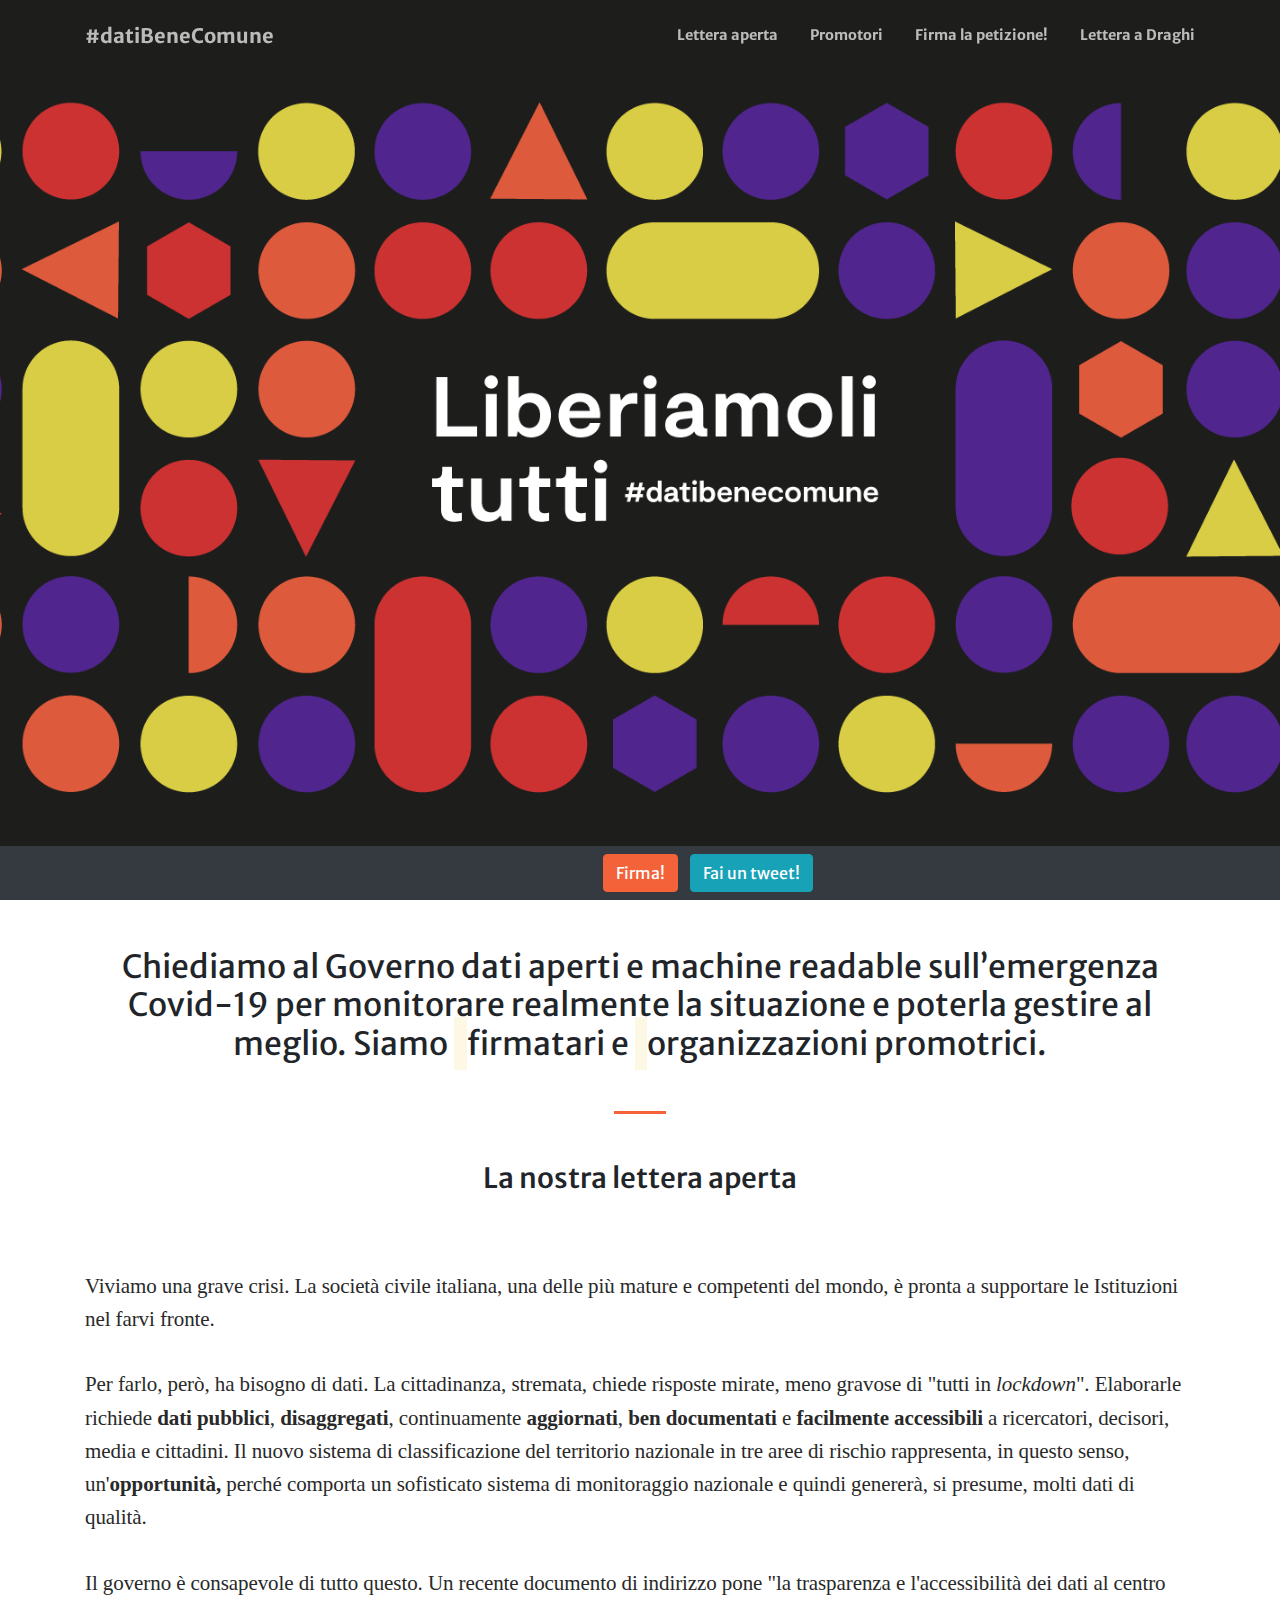
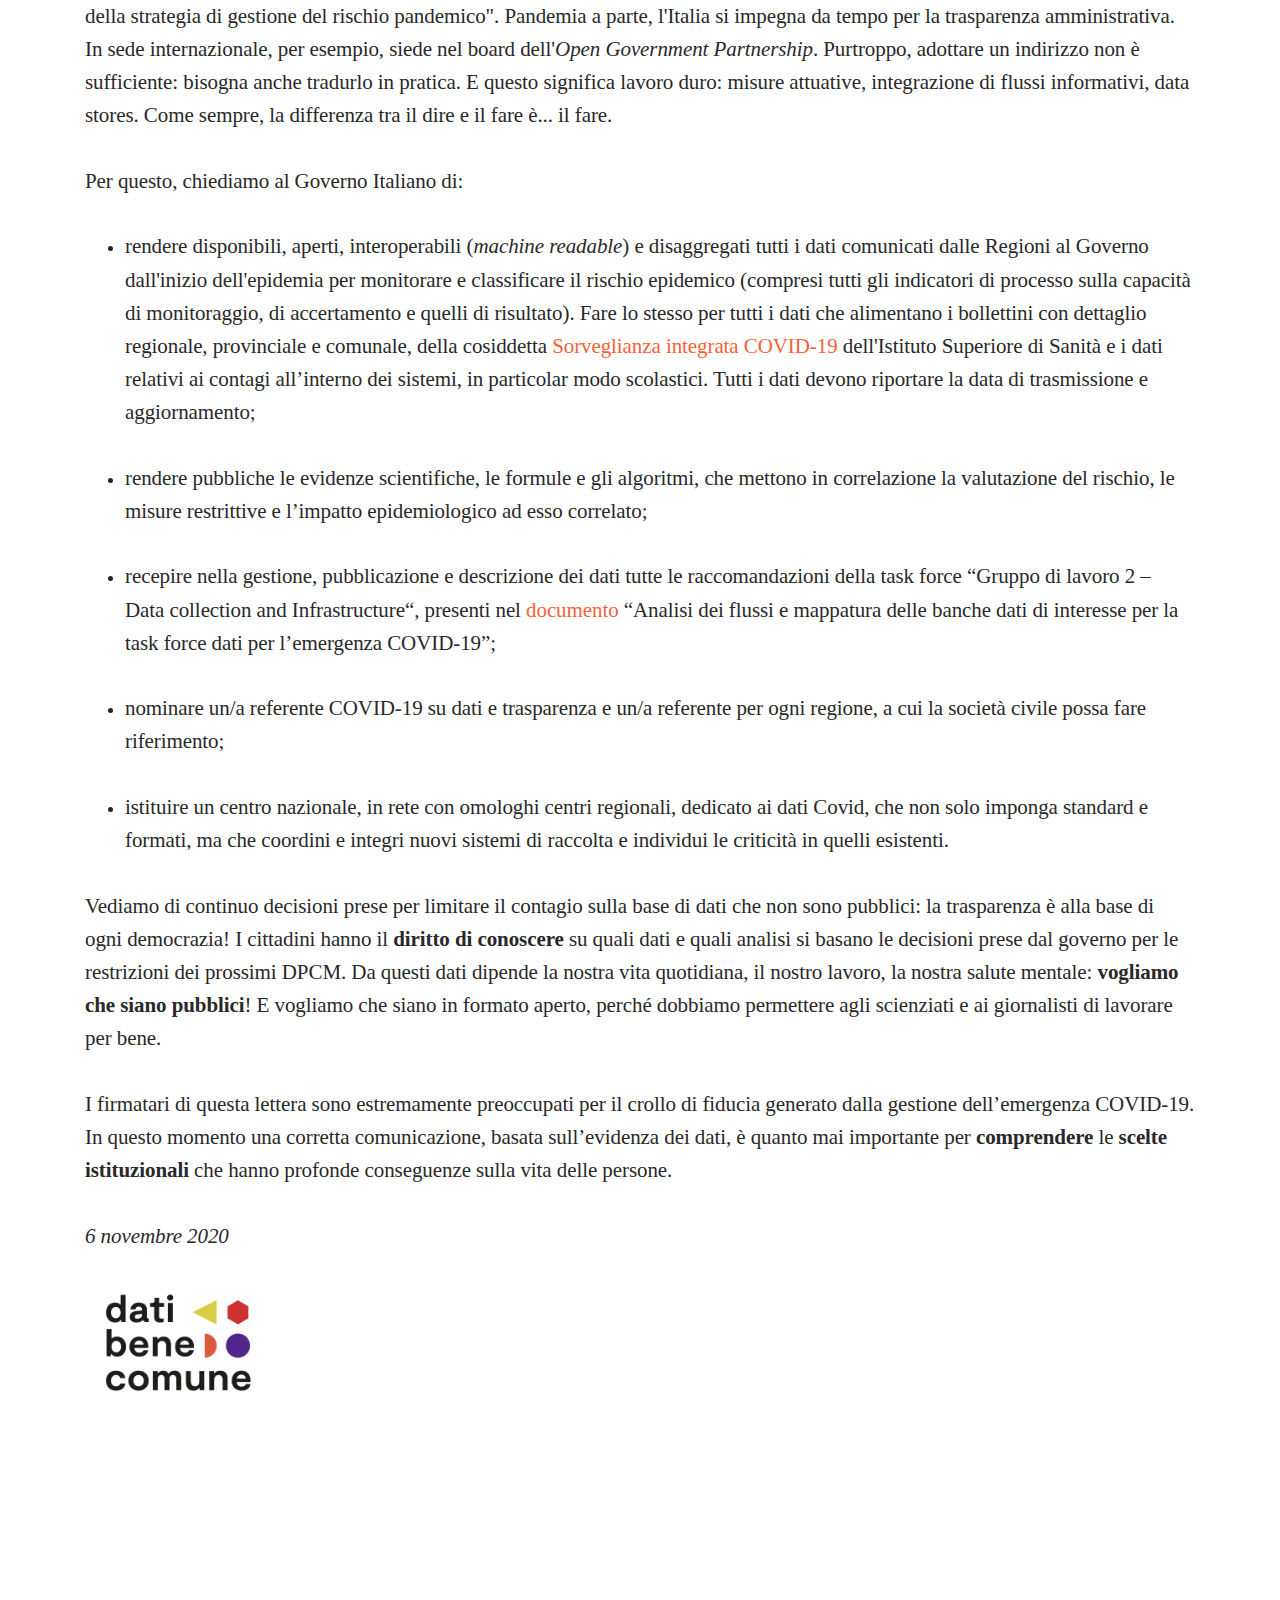
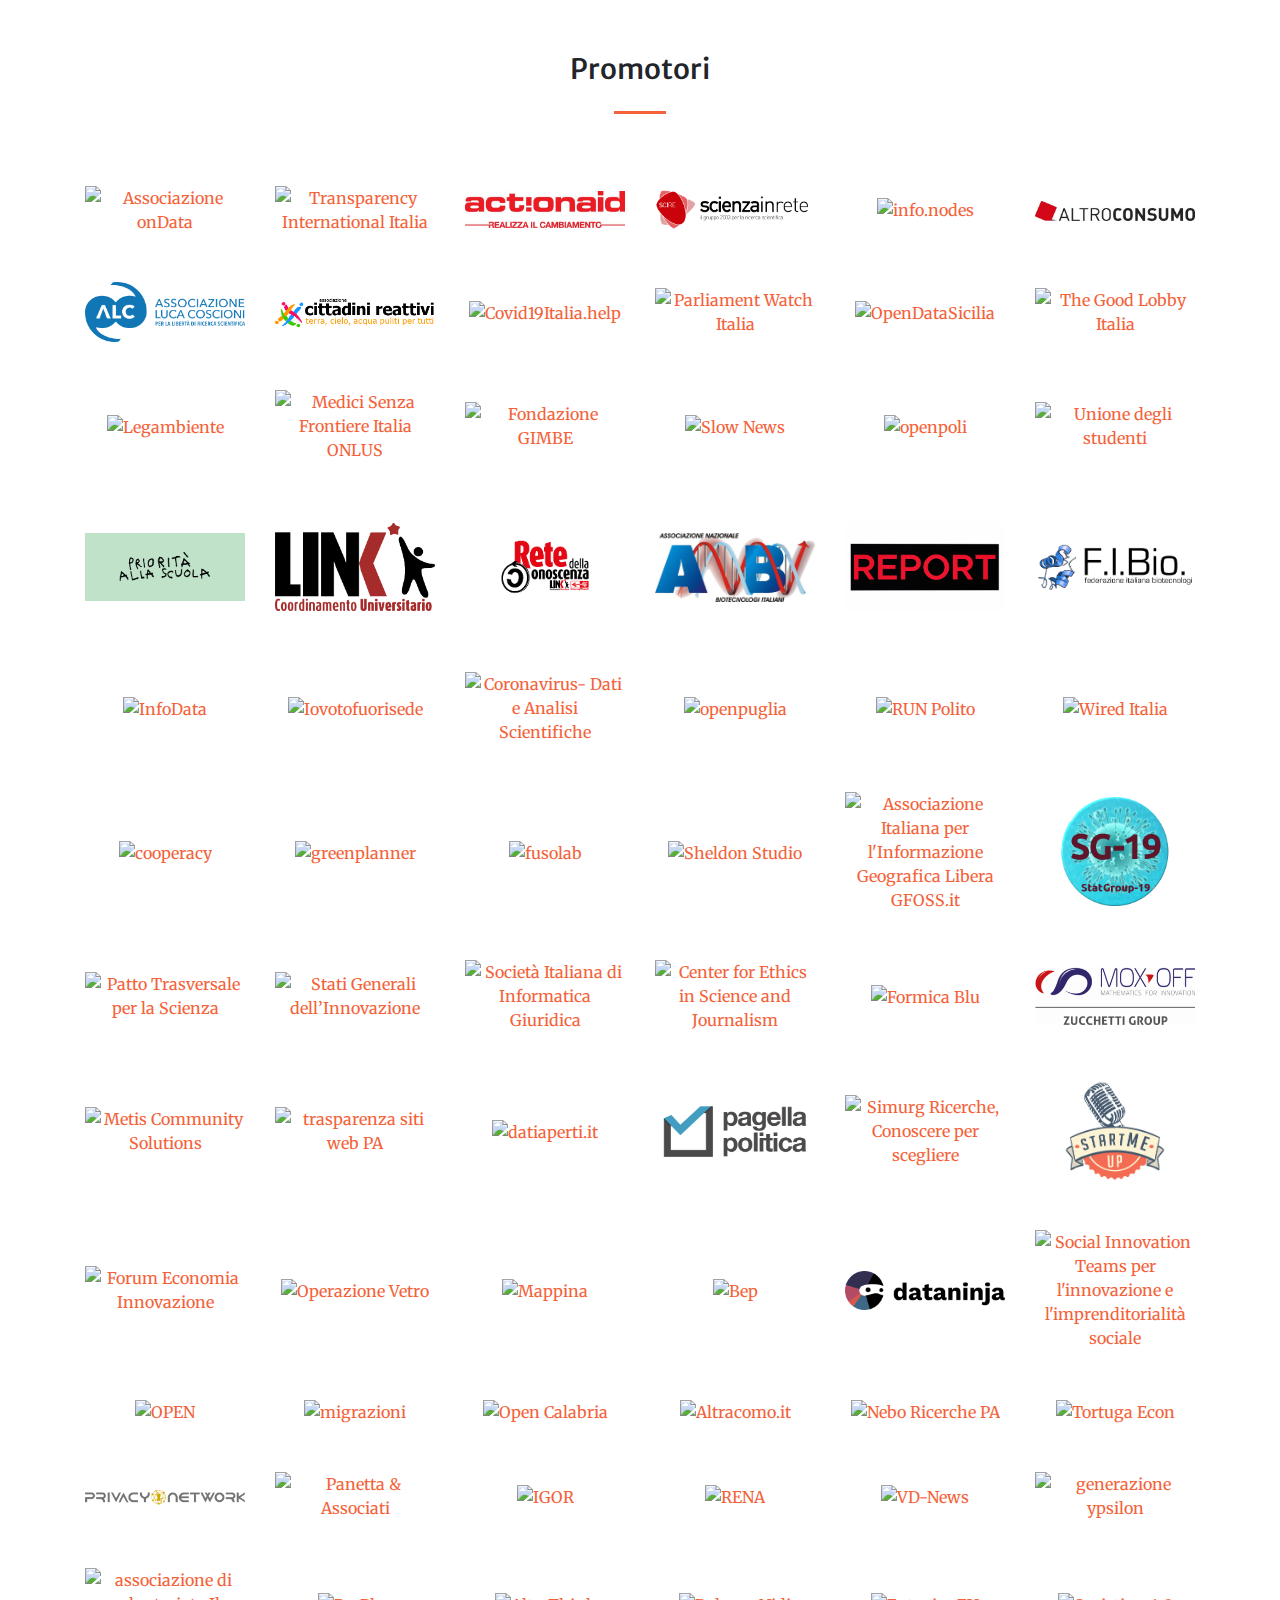
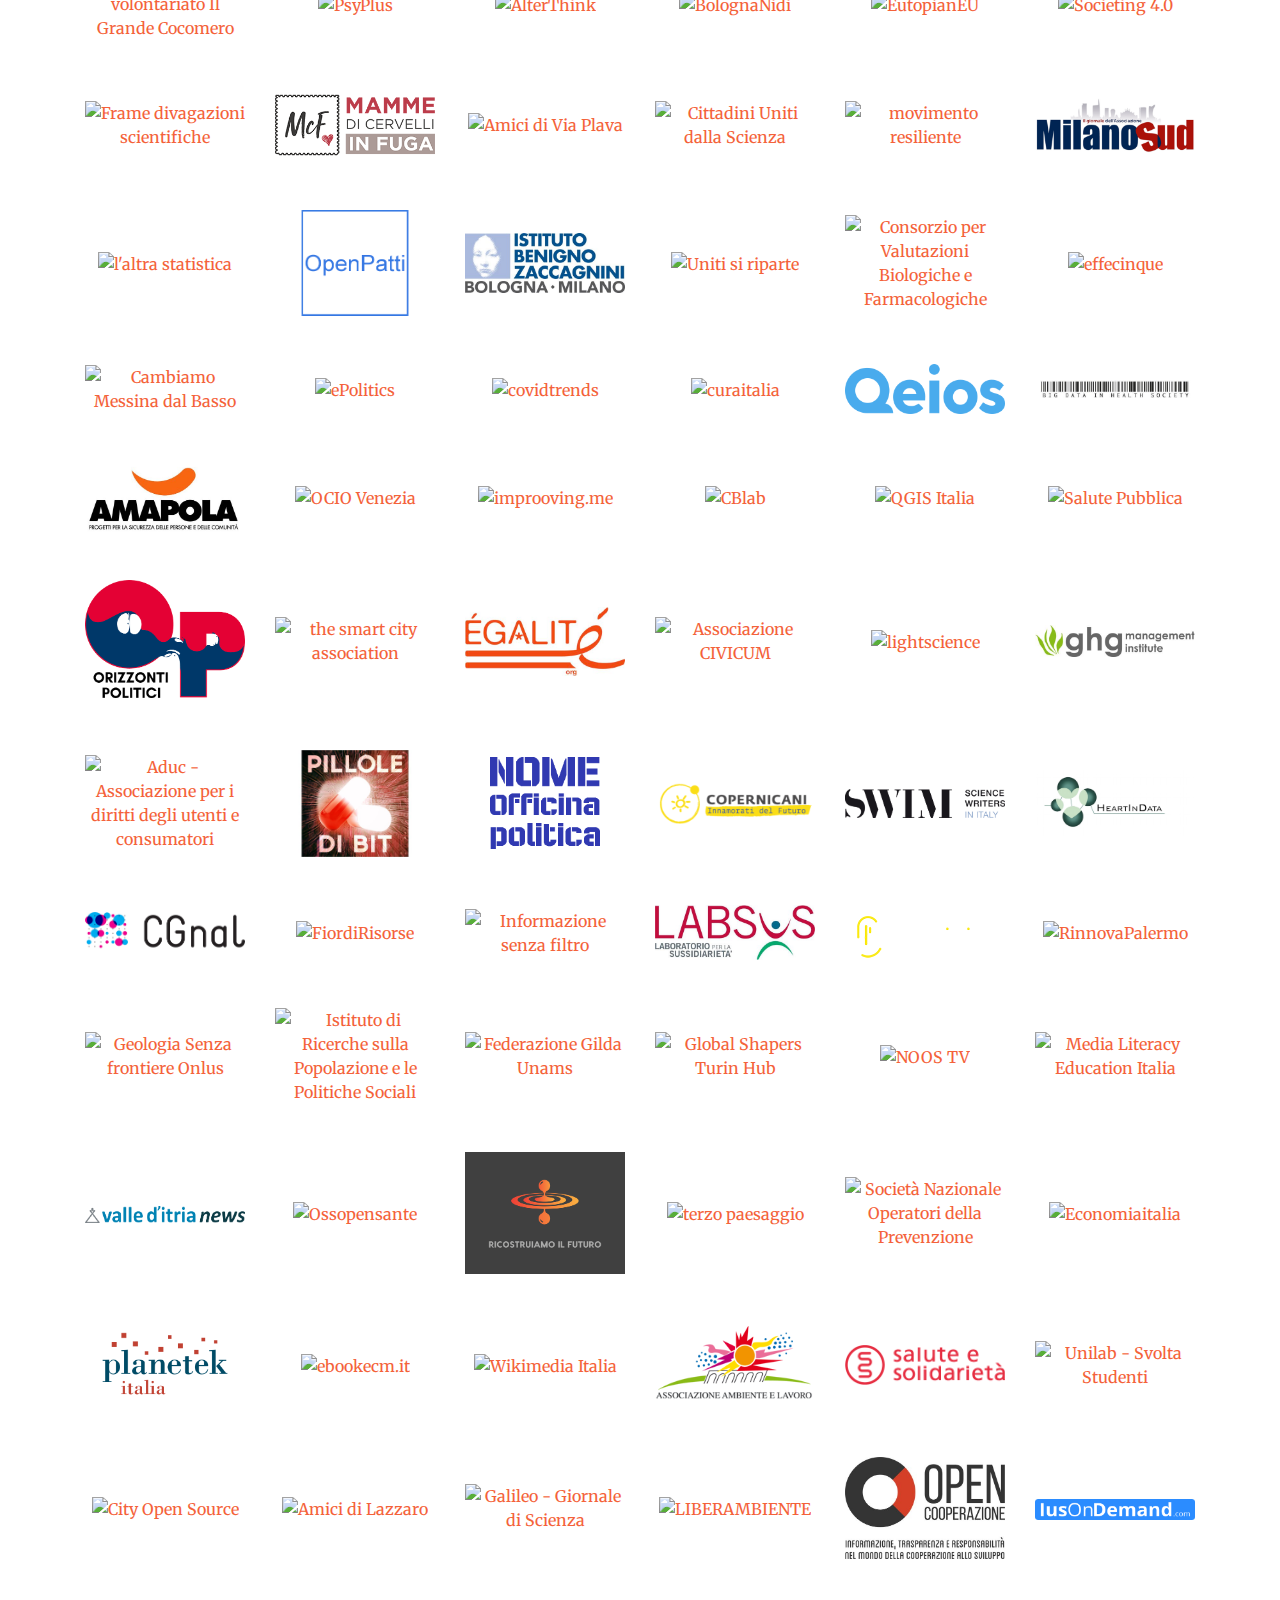
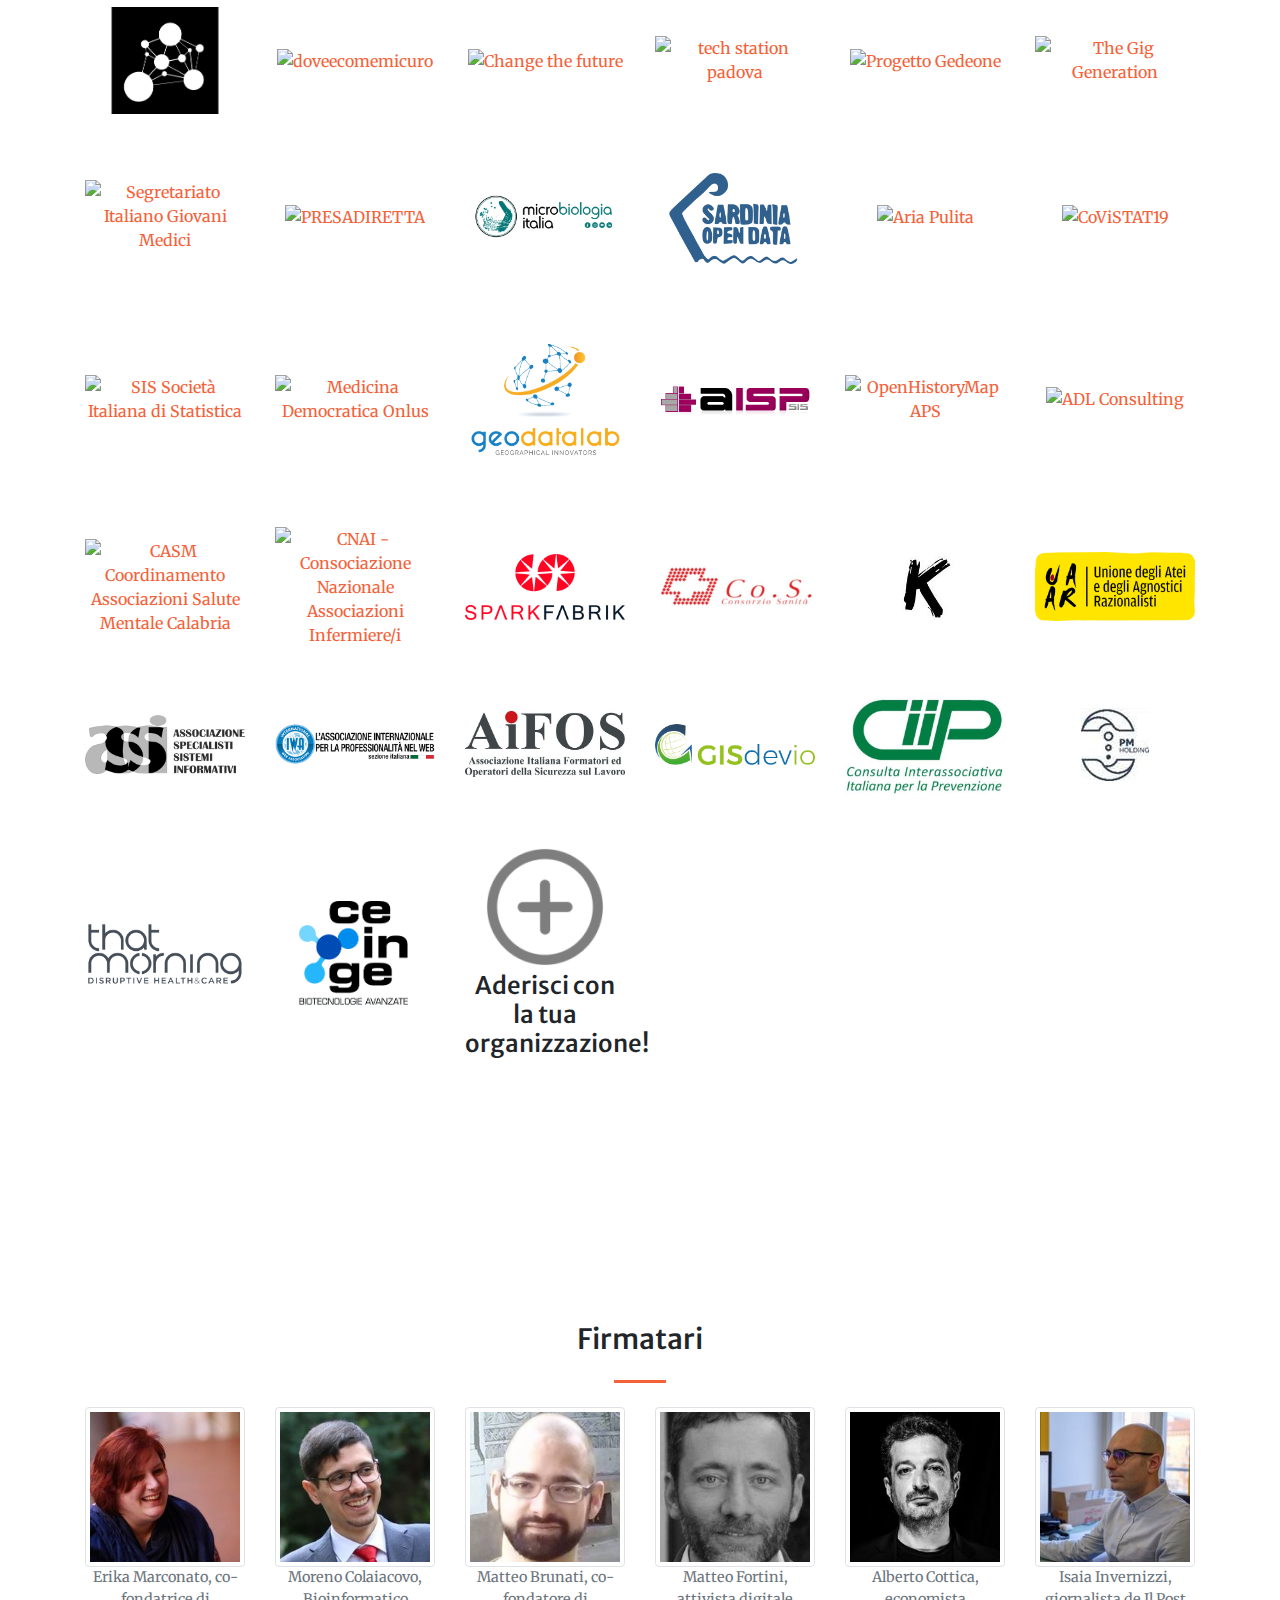
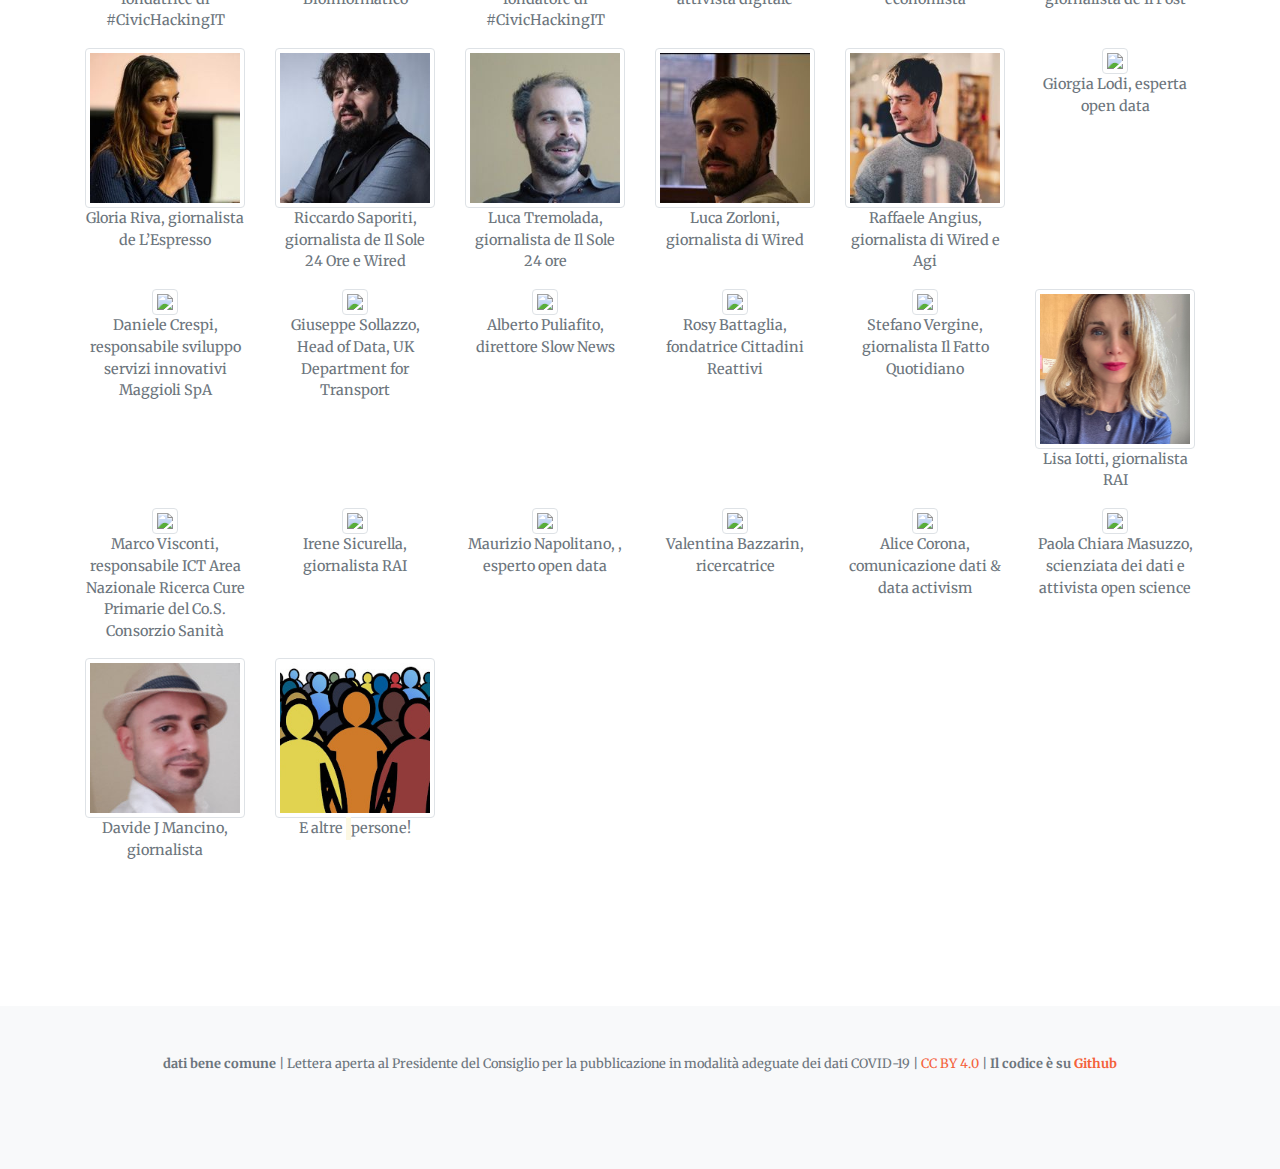
==== commit cef8882e: "inserito CEINGE-Biotecnologie avanzate" ====
--- a/index.html
+++ b/index.html
@@ -1222,7 +1222,13 @@
                 <div class="partners col-lg-2 col-md-4 text-center">
                     <div class="mt-5">
                         <a href="https://thatmorning.com/" target="_blank"><img class="img-fluid"
-                                src="imgs/loghi/thatmorning.png" alt="that morning.com"></a>
+                                src="imgs/loghi/thatmorning.png" alt="that morning"></a>
+                    </div>
+                </div>
+                <div class="partners col-lg-2 col-md-4 text-center">
+                    <div class="mt-5">
+                        <a href="https://www.ceinge.unina.it/" target="_blank"><img class="img-fluid"
+                                src="imgs/loghi/ceinge.png" alt="CEINGE-Biotecnologie avanzate"></a>
                     </div>
                 </div>
                 <!-- ICONA NUOVO PARTNER
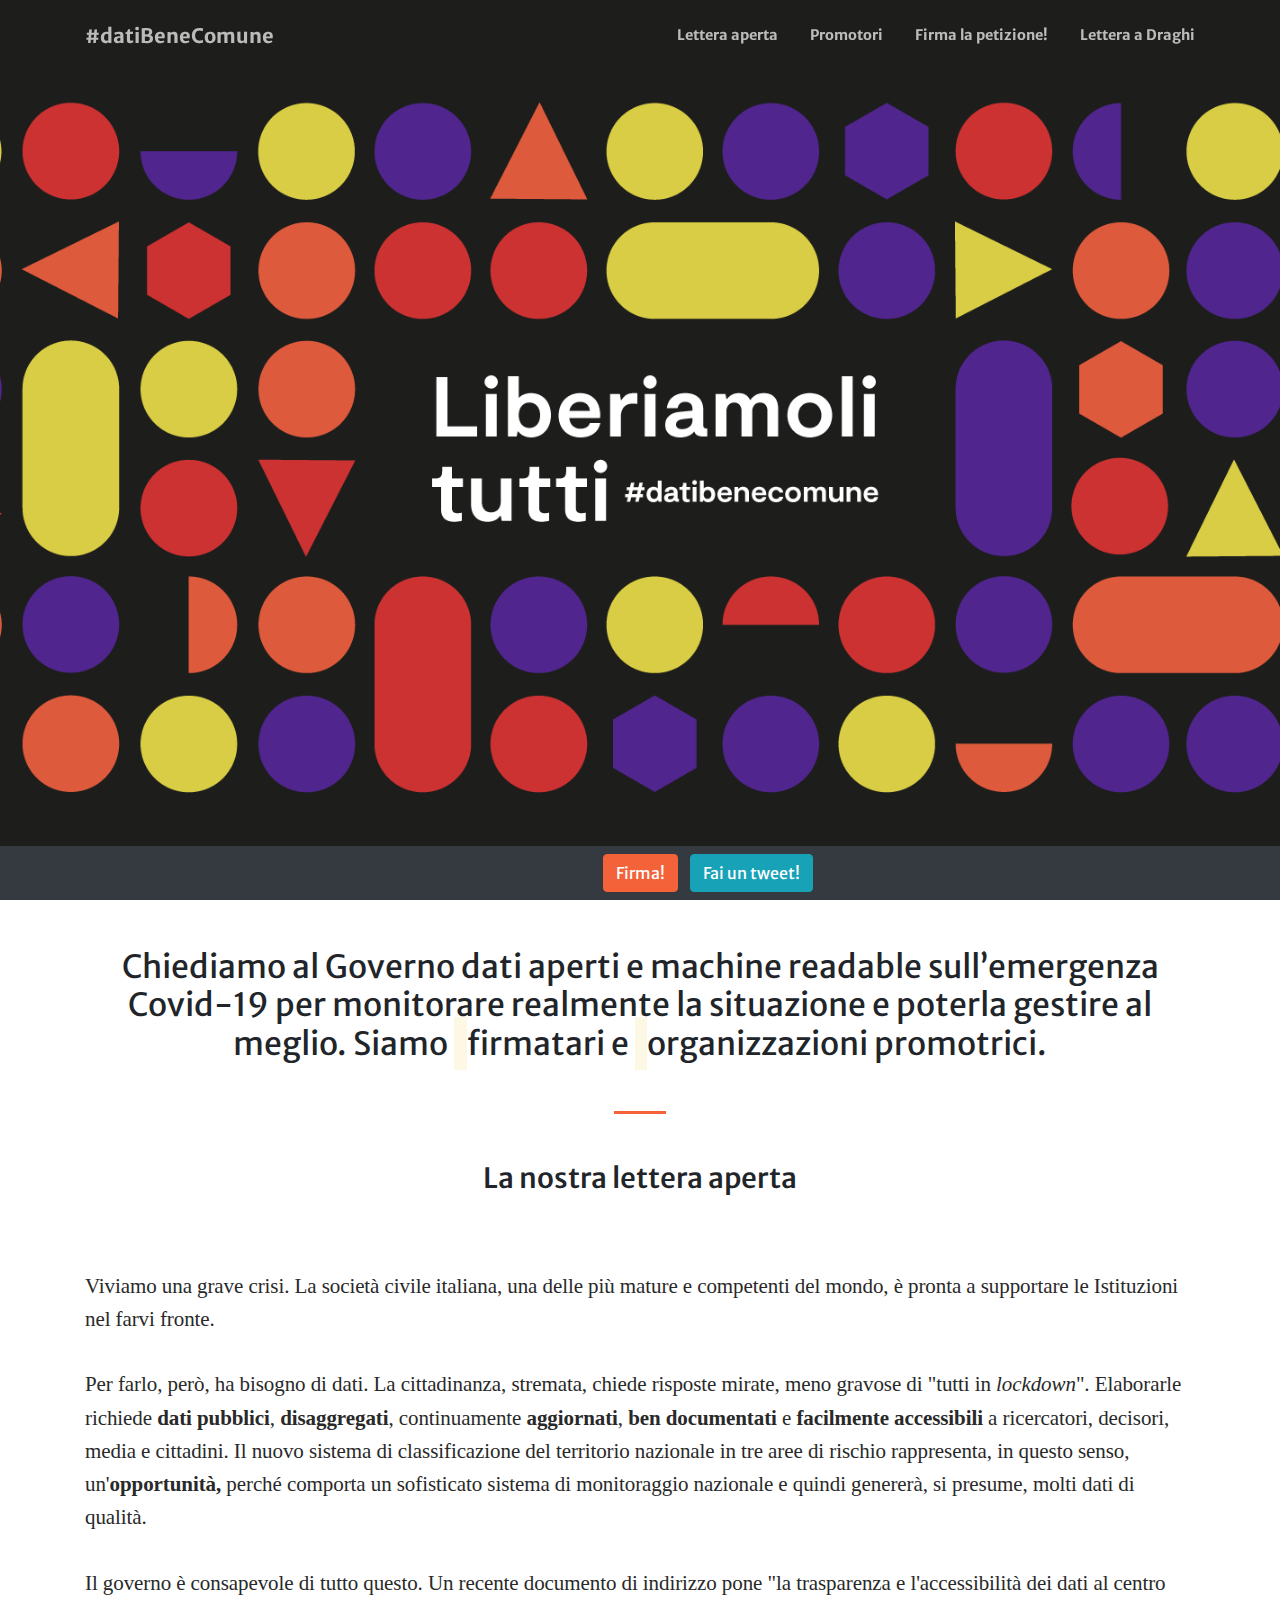
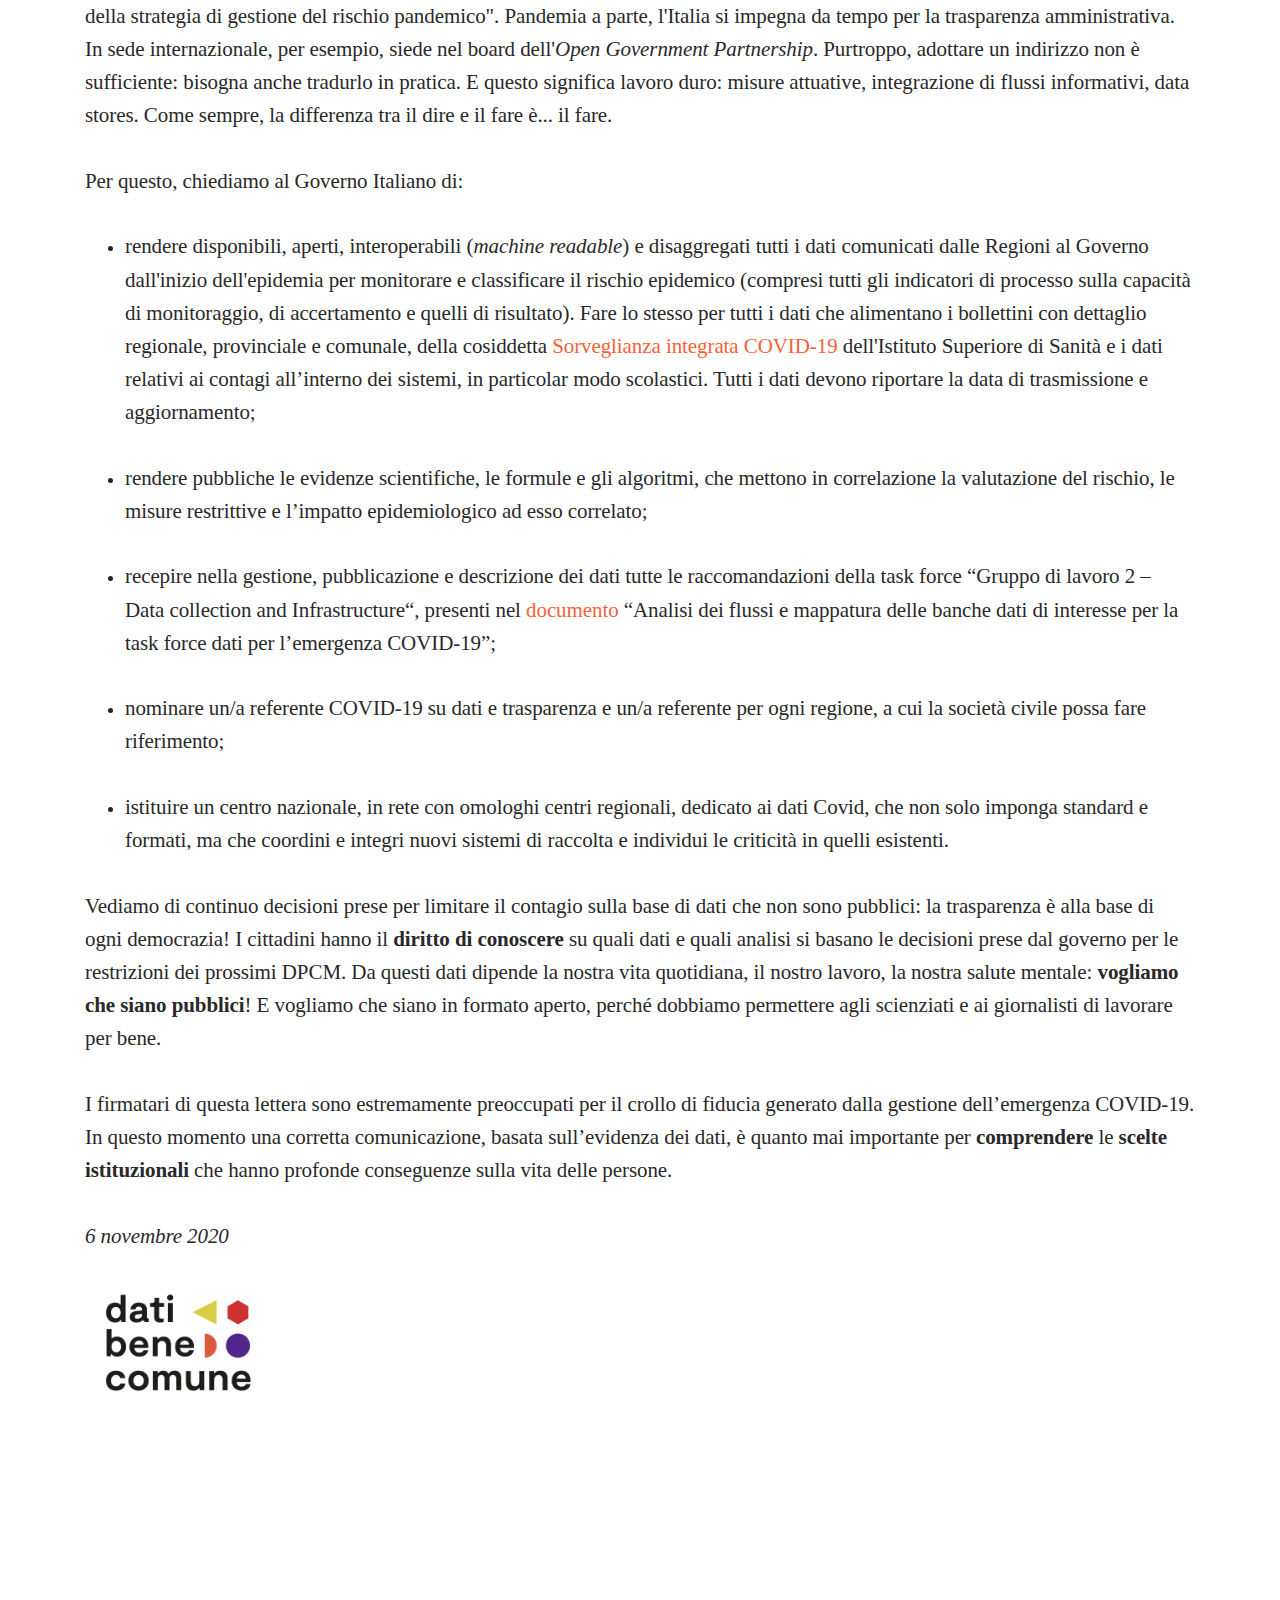
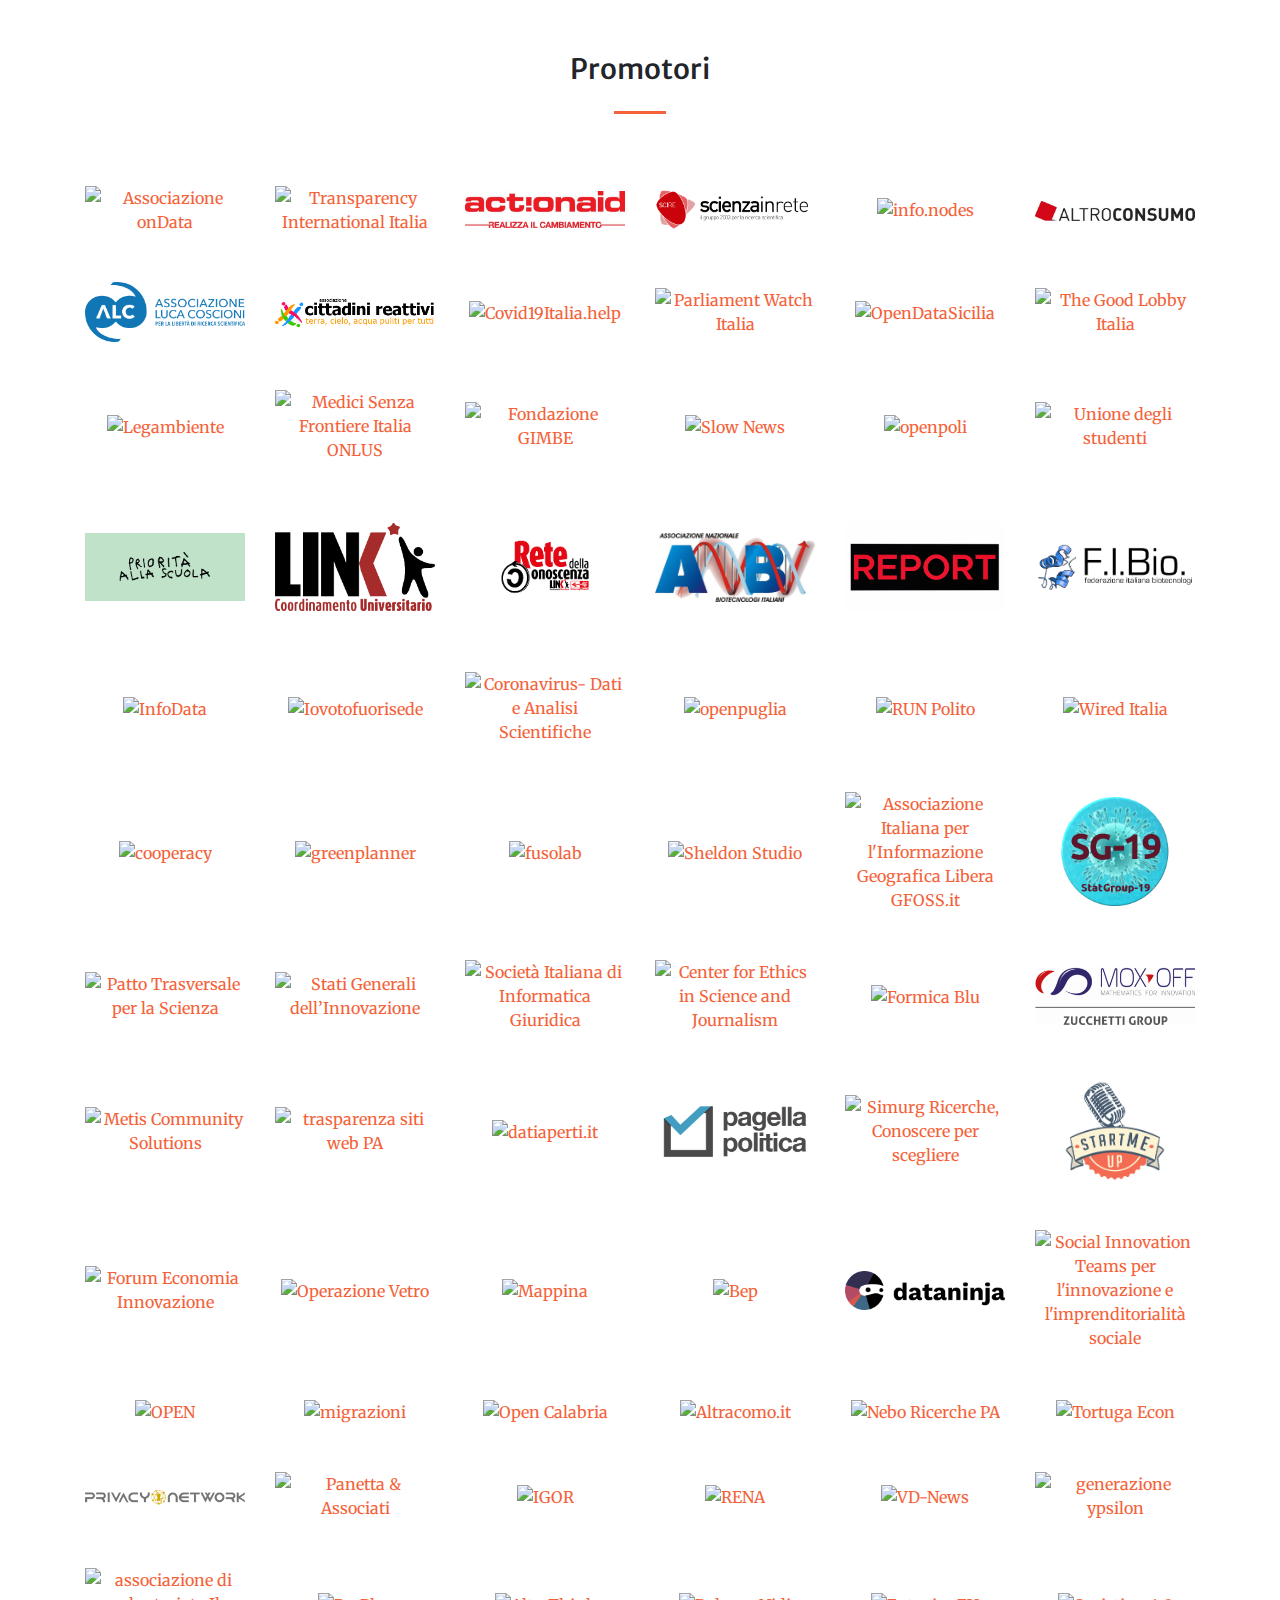
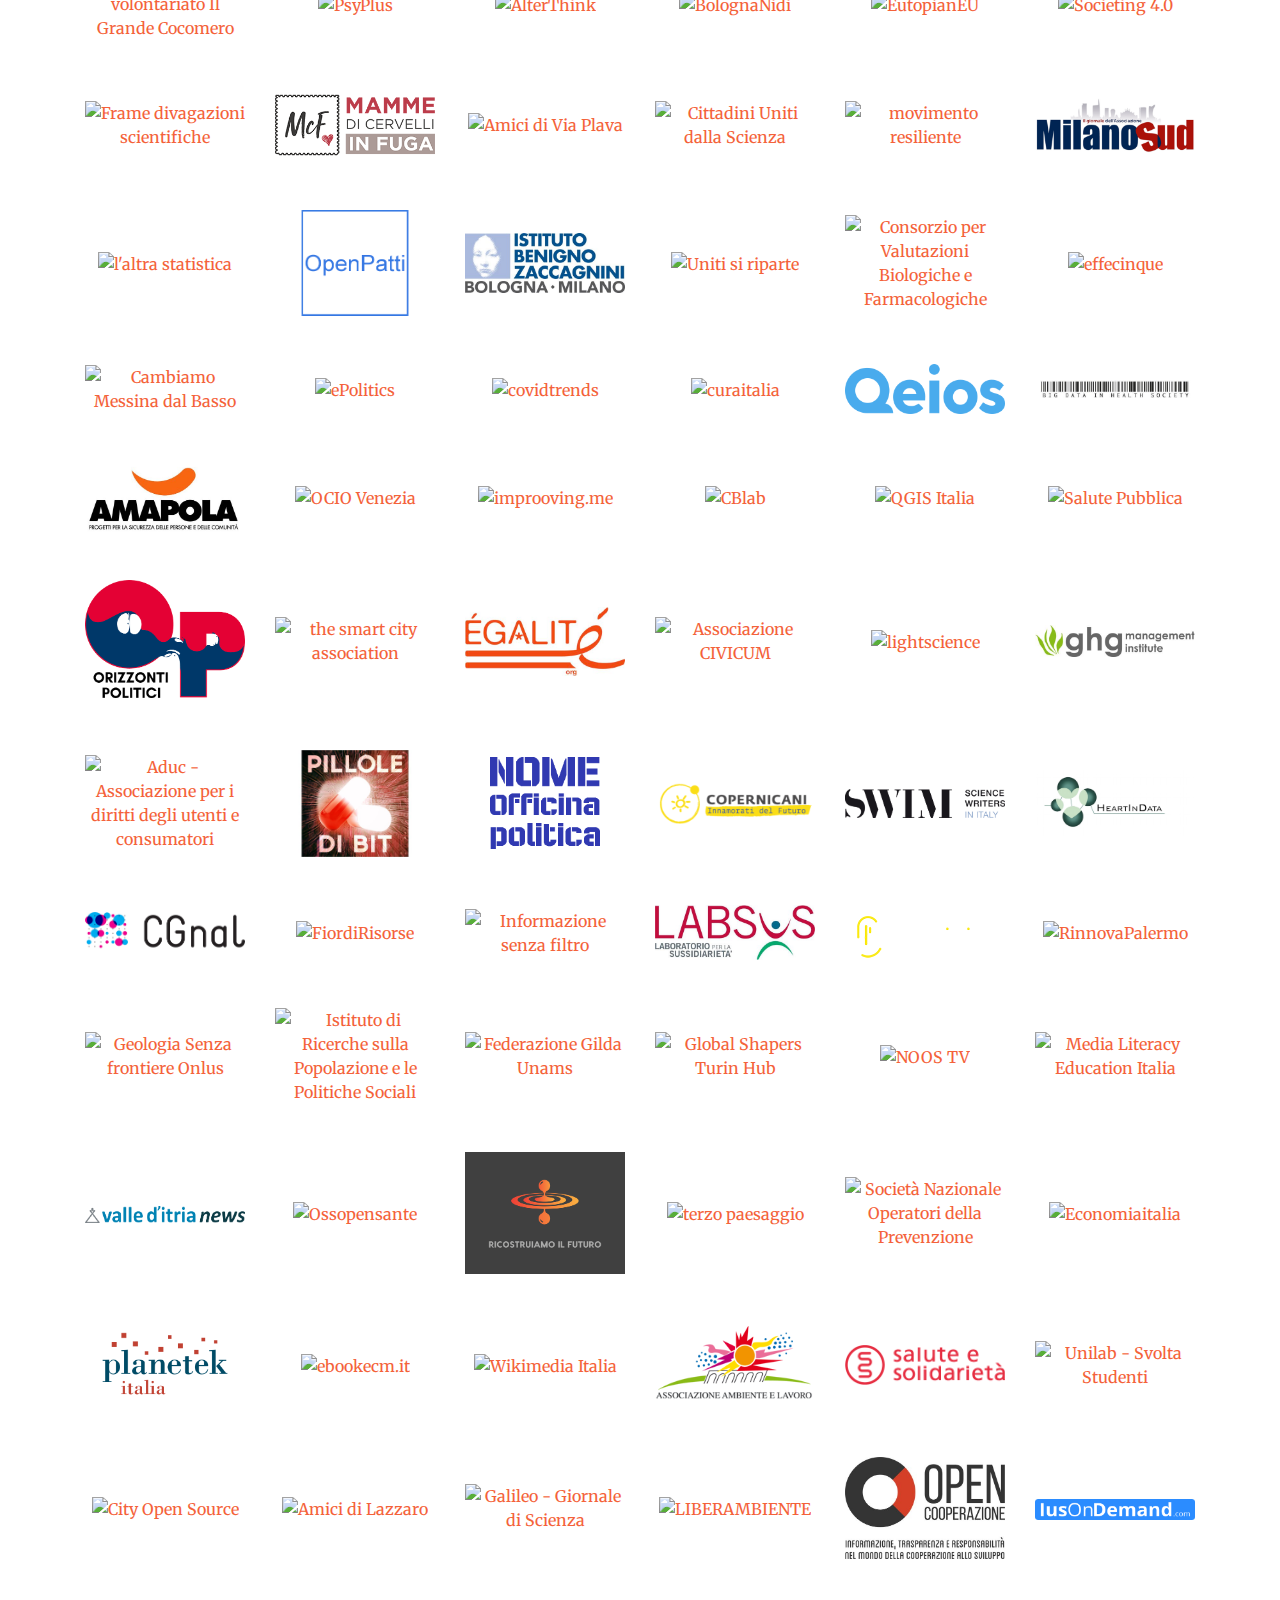
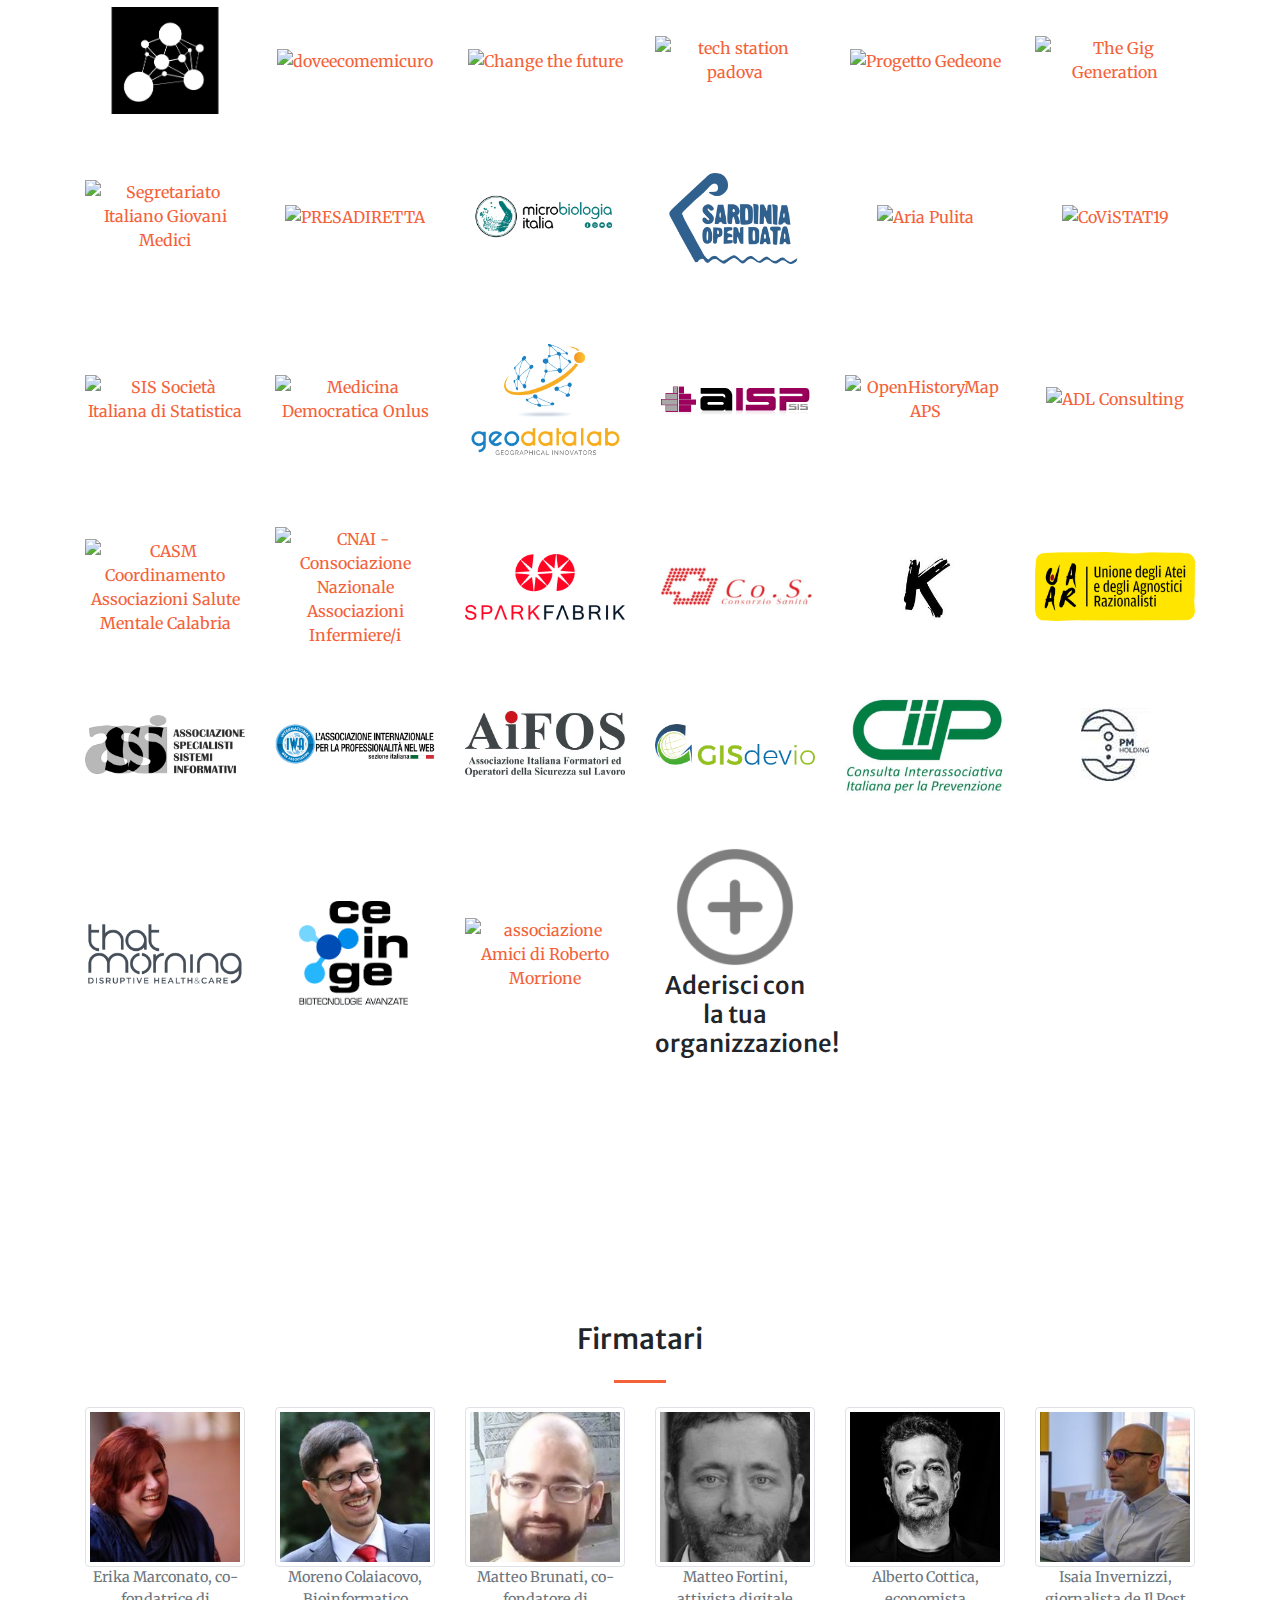
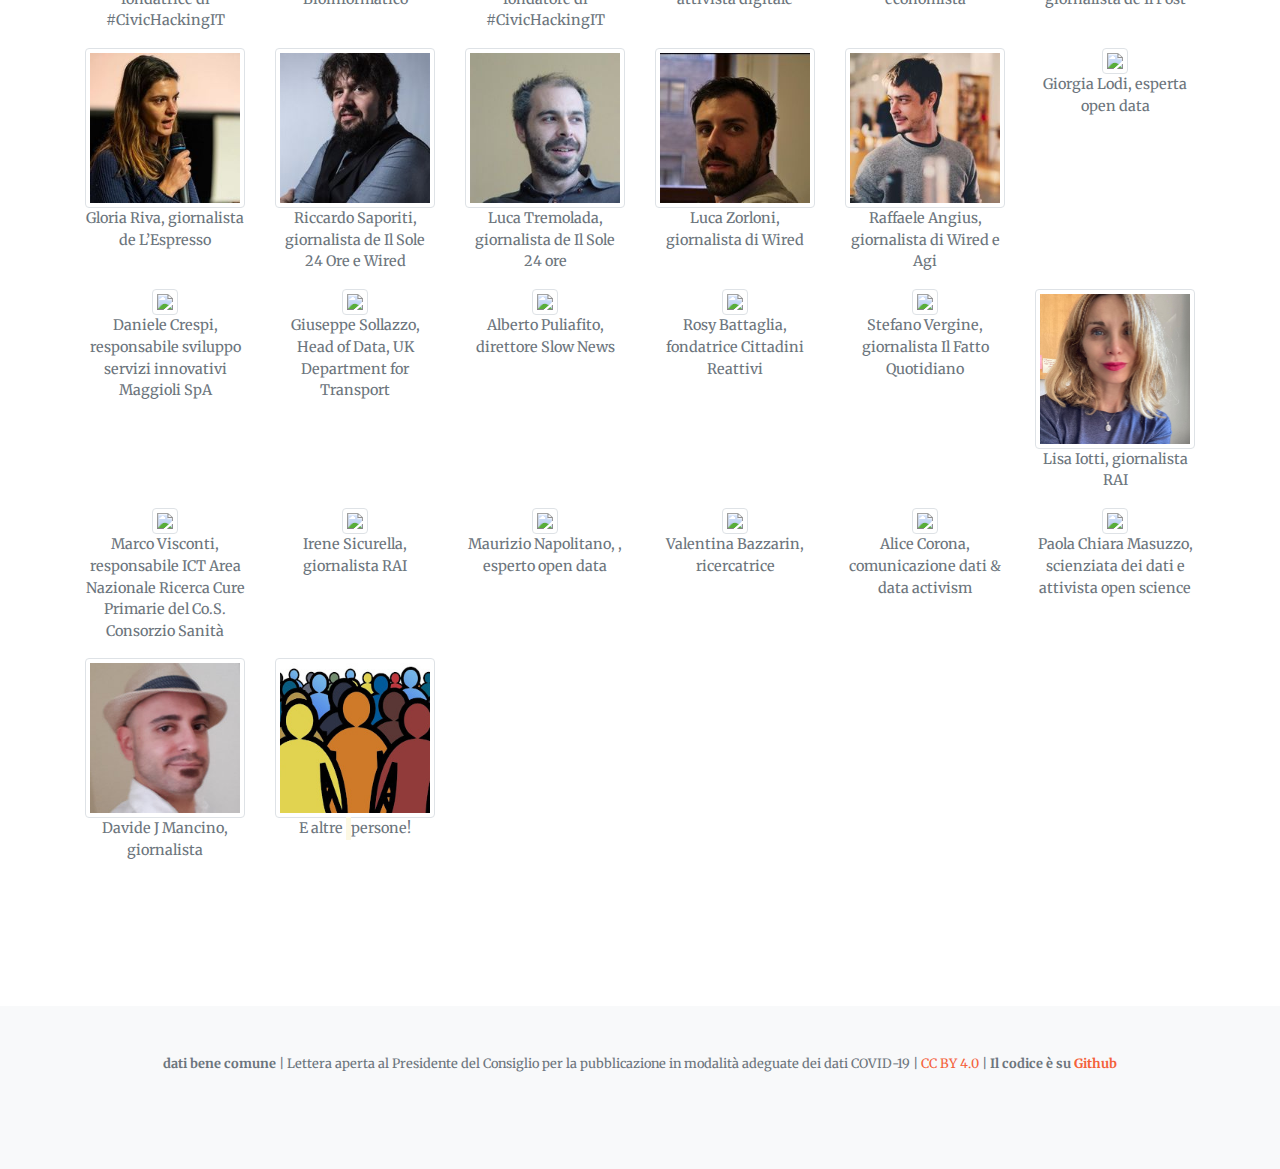
==== commit 6a0a9616: "aggiunto associazione Amici di Roberto Morrione" ====
--- a/index.html
+++ b/index.html
@@ -1231,6 +1231,12 @@
                                 src="imgs/loghi/ceinge.png" alt="CEINGE-Biotecnologie avanzate"></a>
                     </div>
                 </div>
+                <div class="partners col-lg-2 col-md-4 text-center">
+                    <div class="mt-5">
+                        <a href="https://www.premiorobertomorrione.it/" target="_blank"><img class="img-fluid"
+                                src="imgs/loghi/presaDiretta.png" alt="associazione Amici di Roberto Morrione"></a>
+                    </div>
+                </div>
                 <!-- ICONA NUOVO PARTNER
                 <div class="partners col-lg-2 col-md-4 text-center">
                     <div class="mt-5">
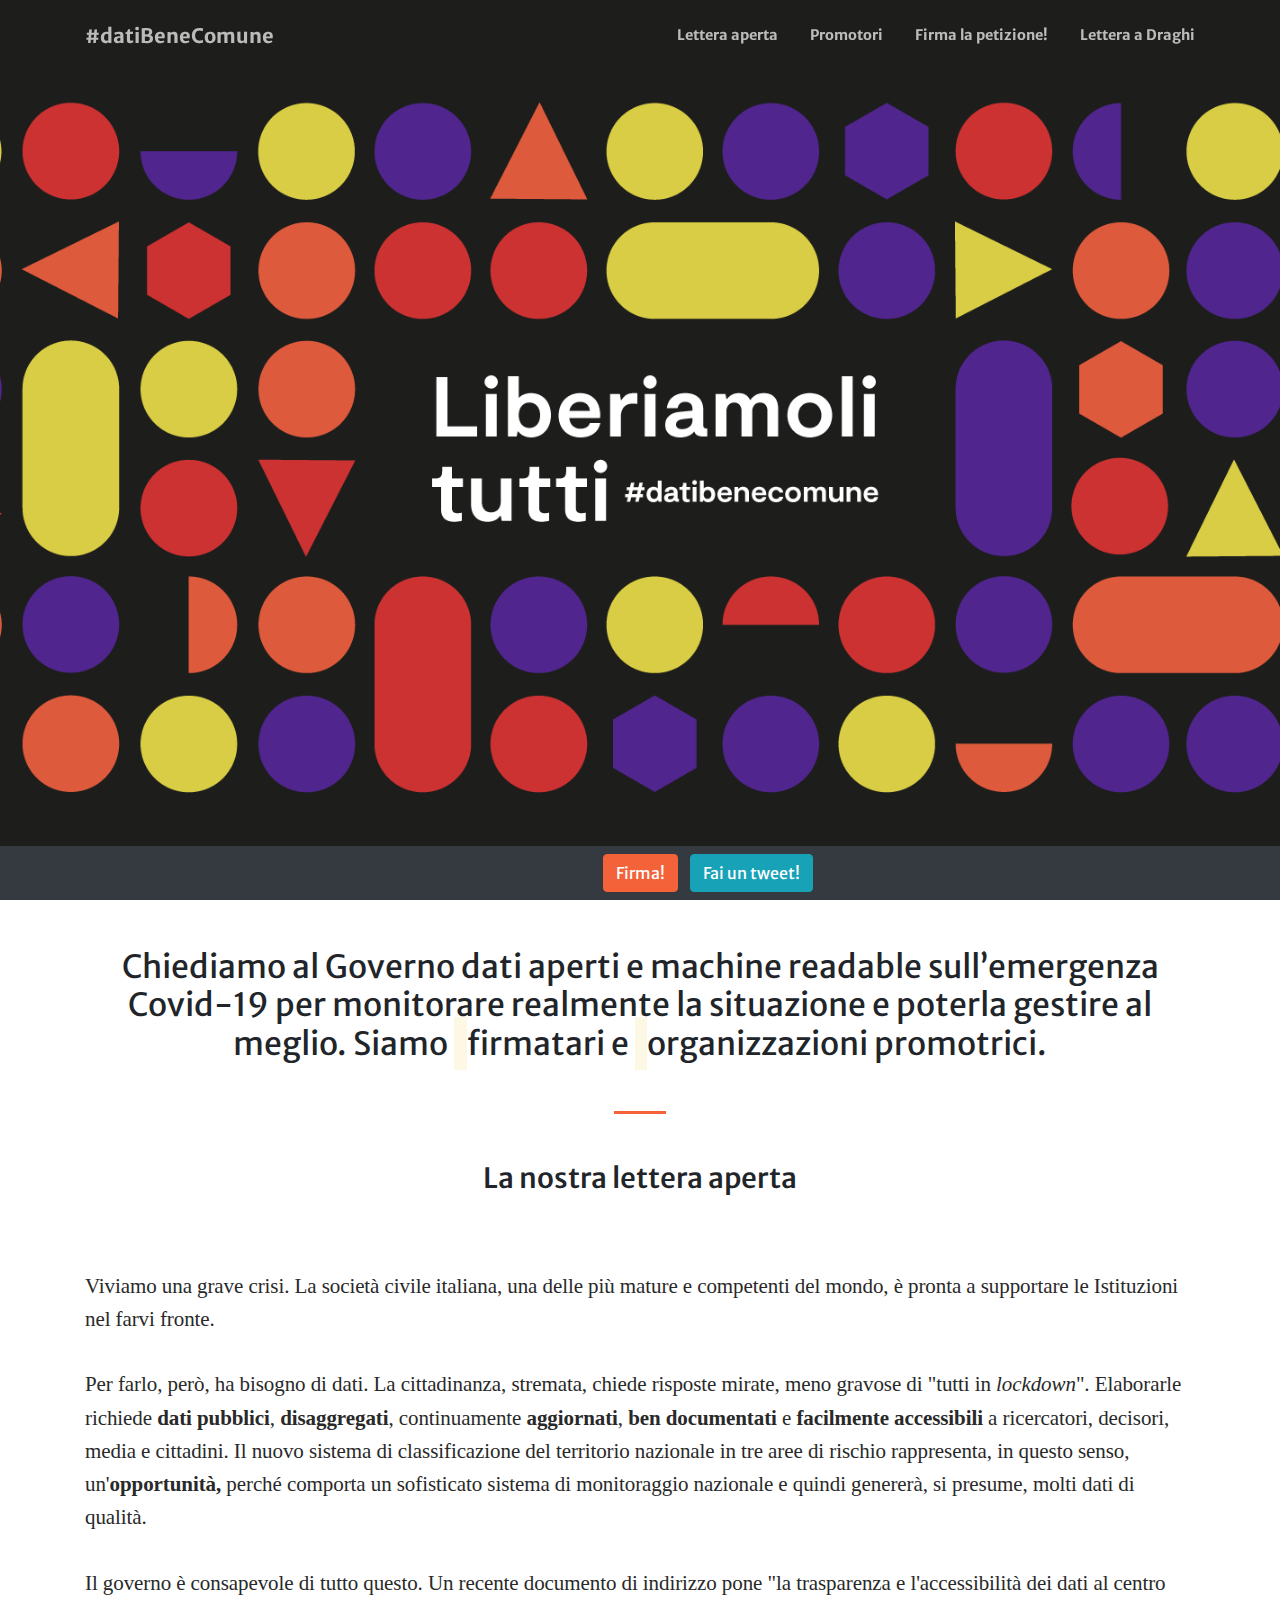
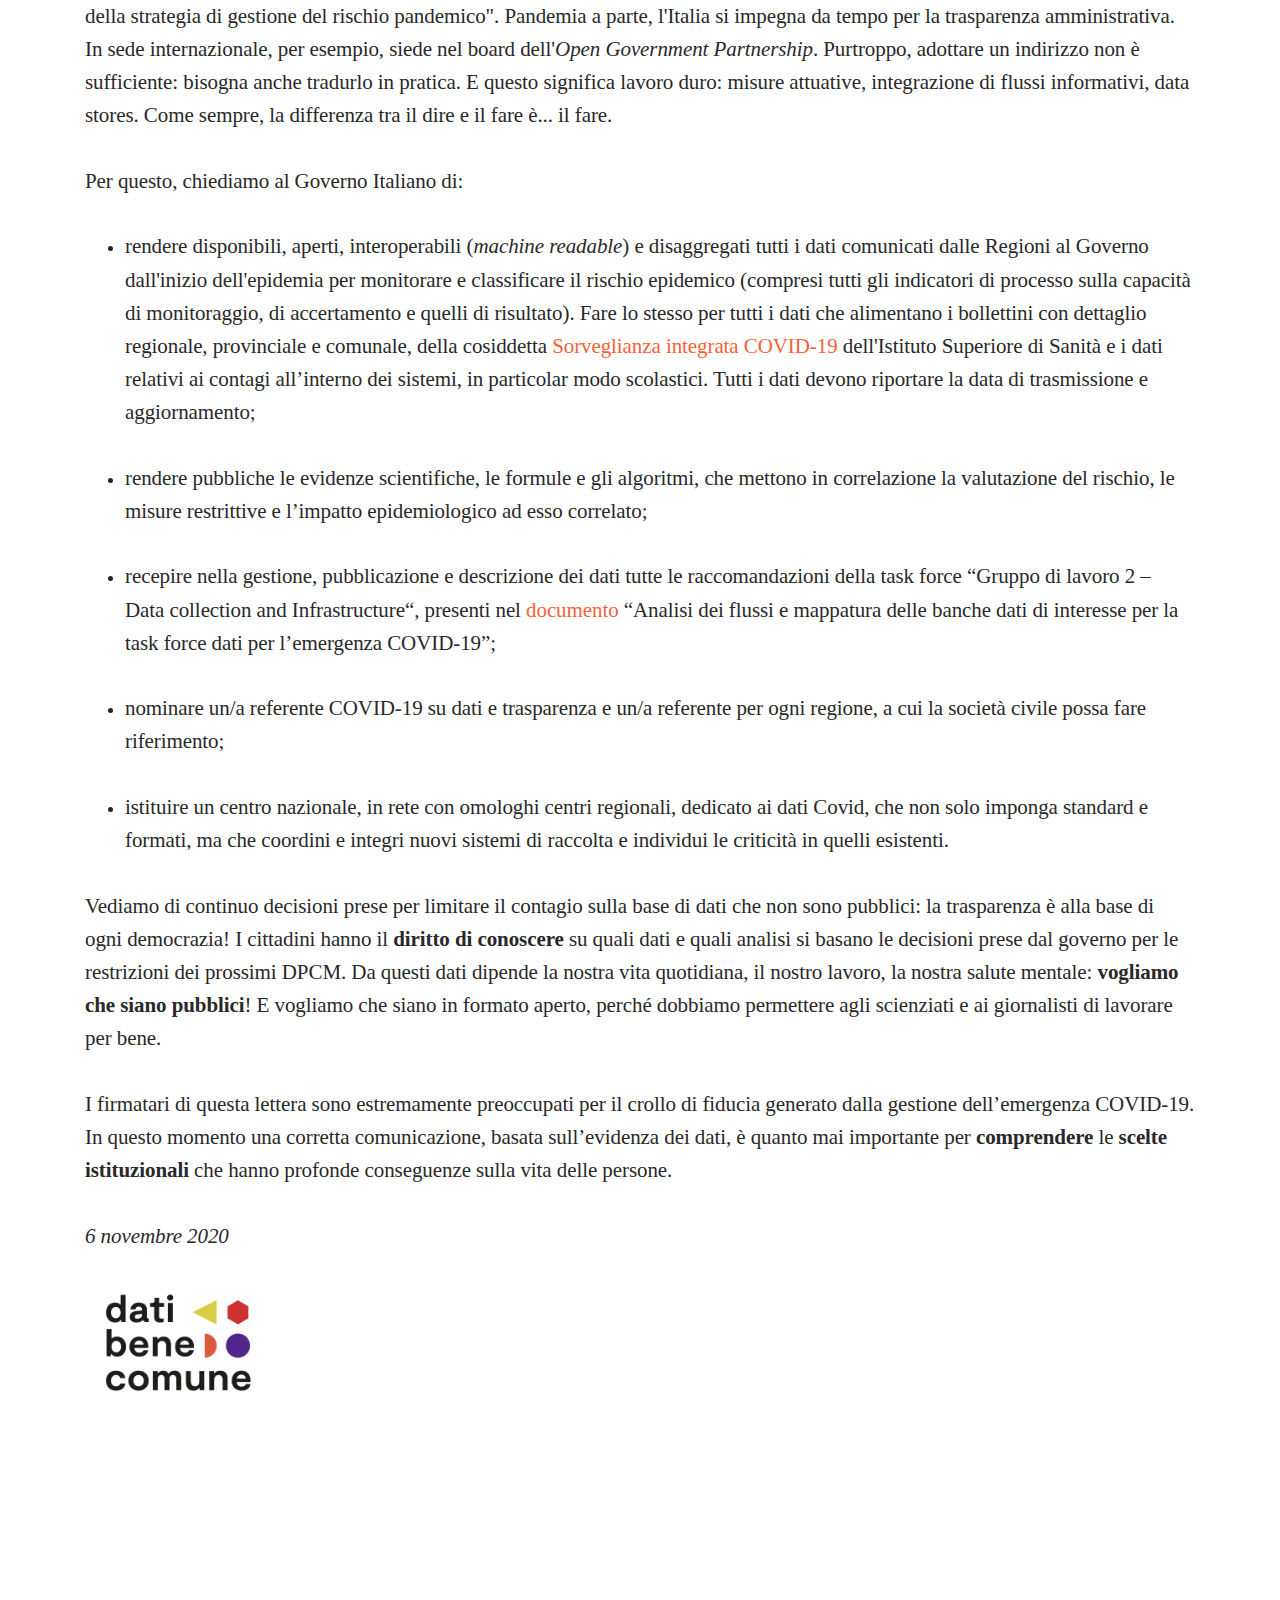
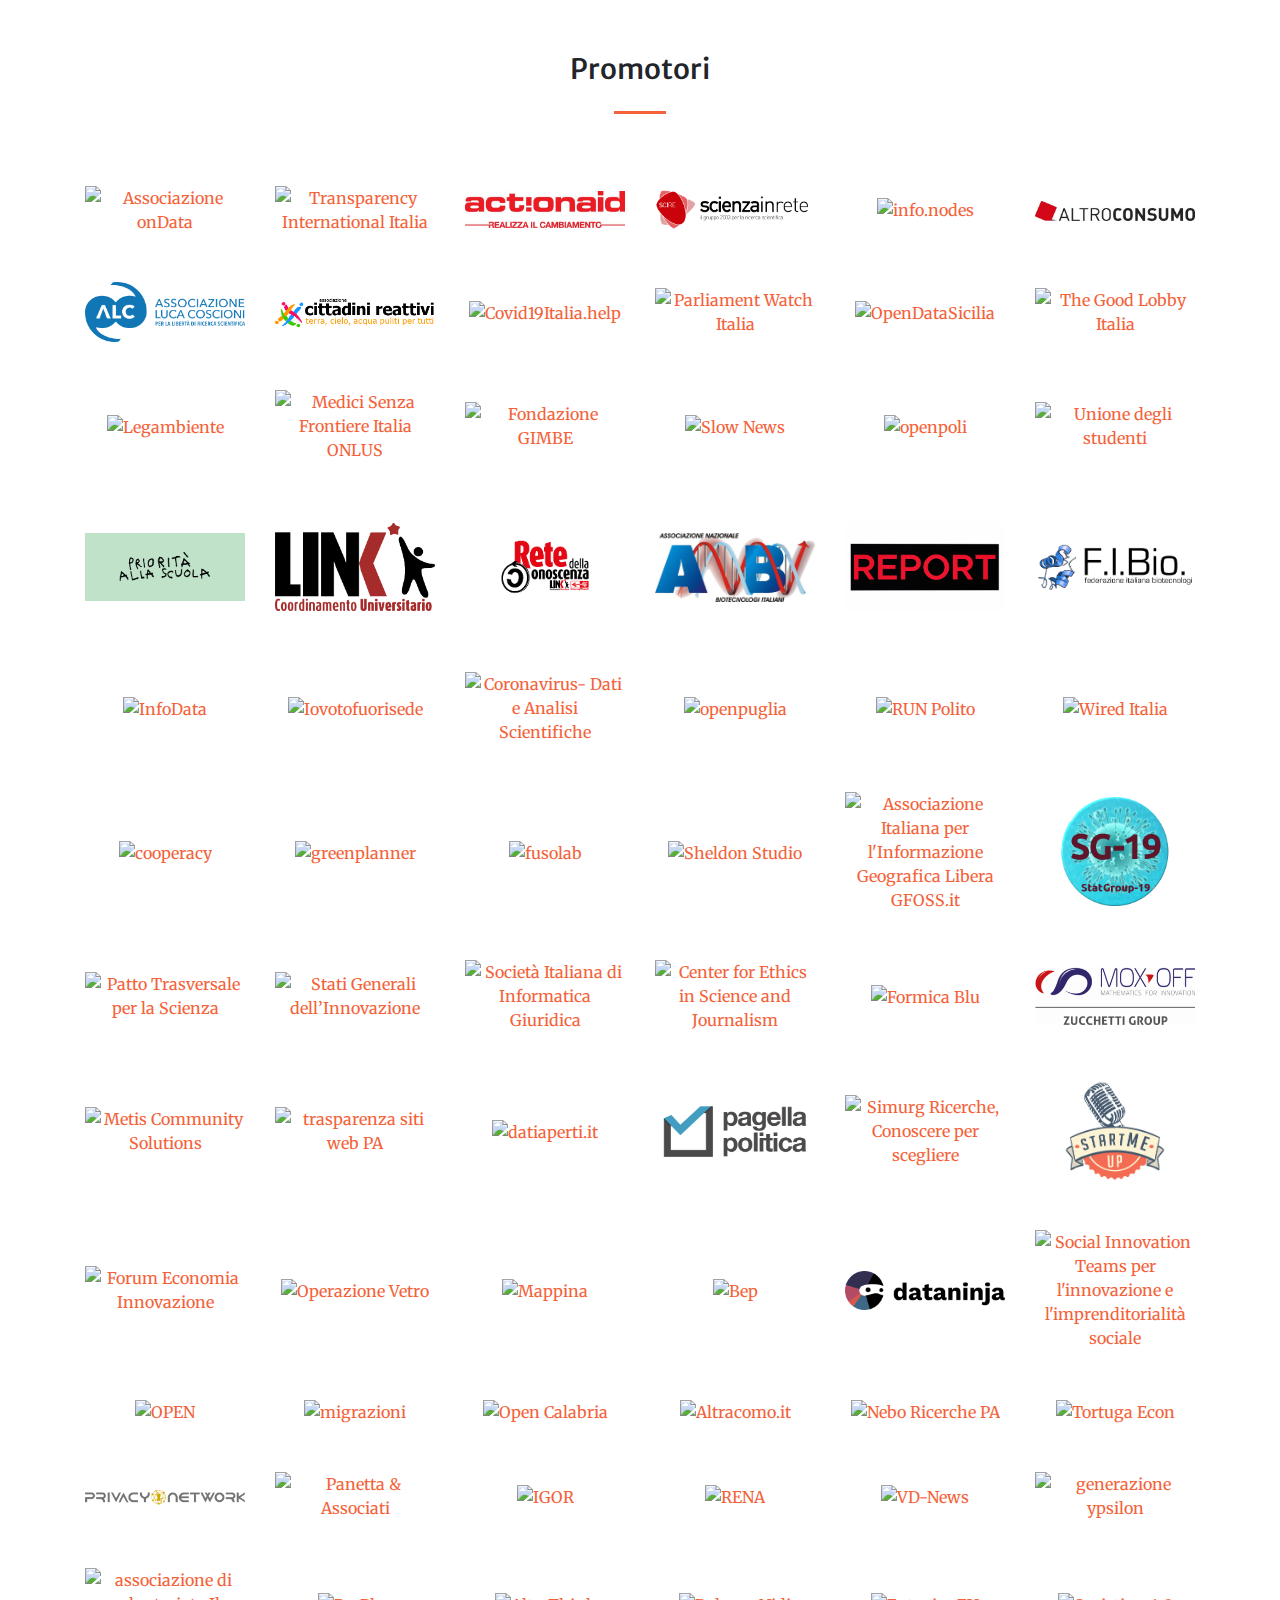
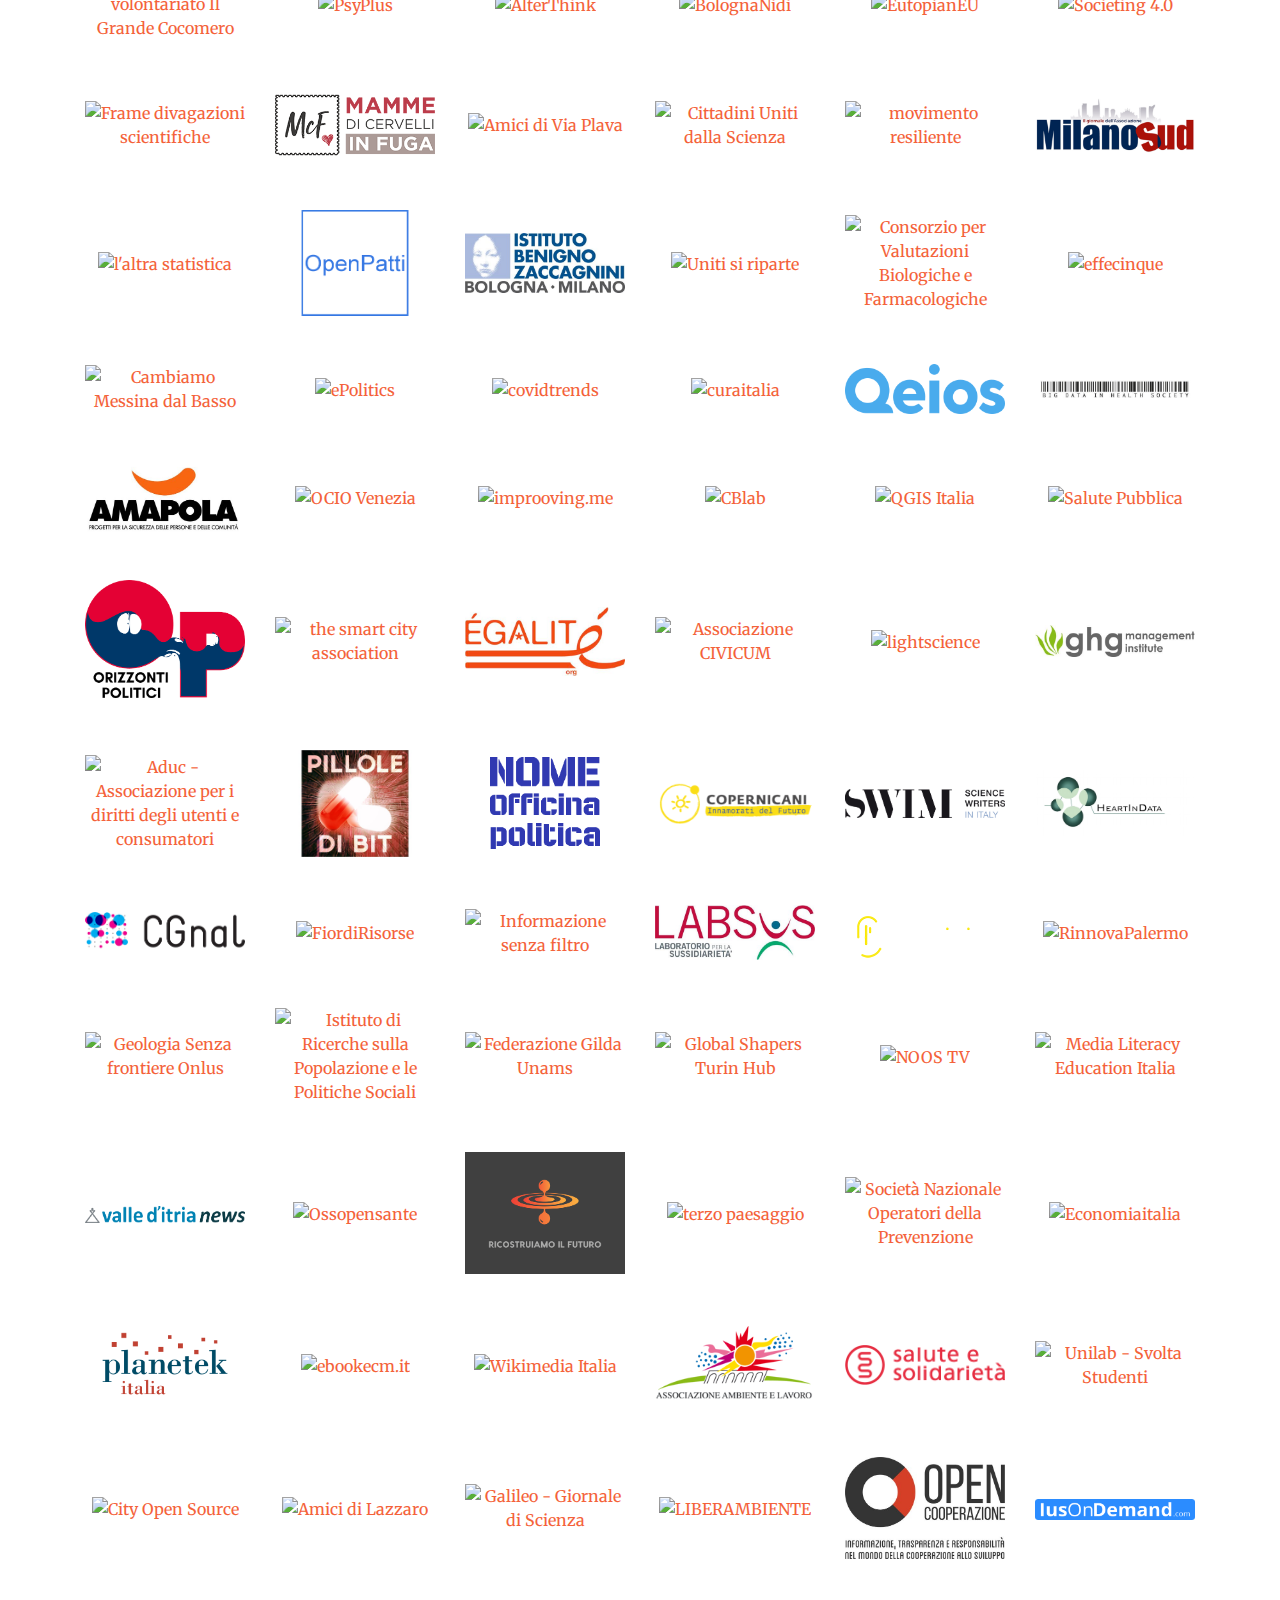
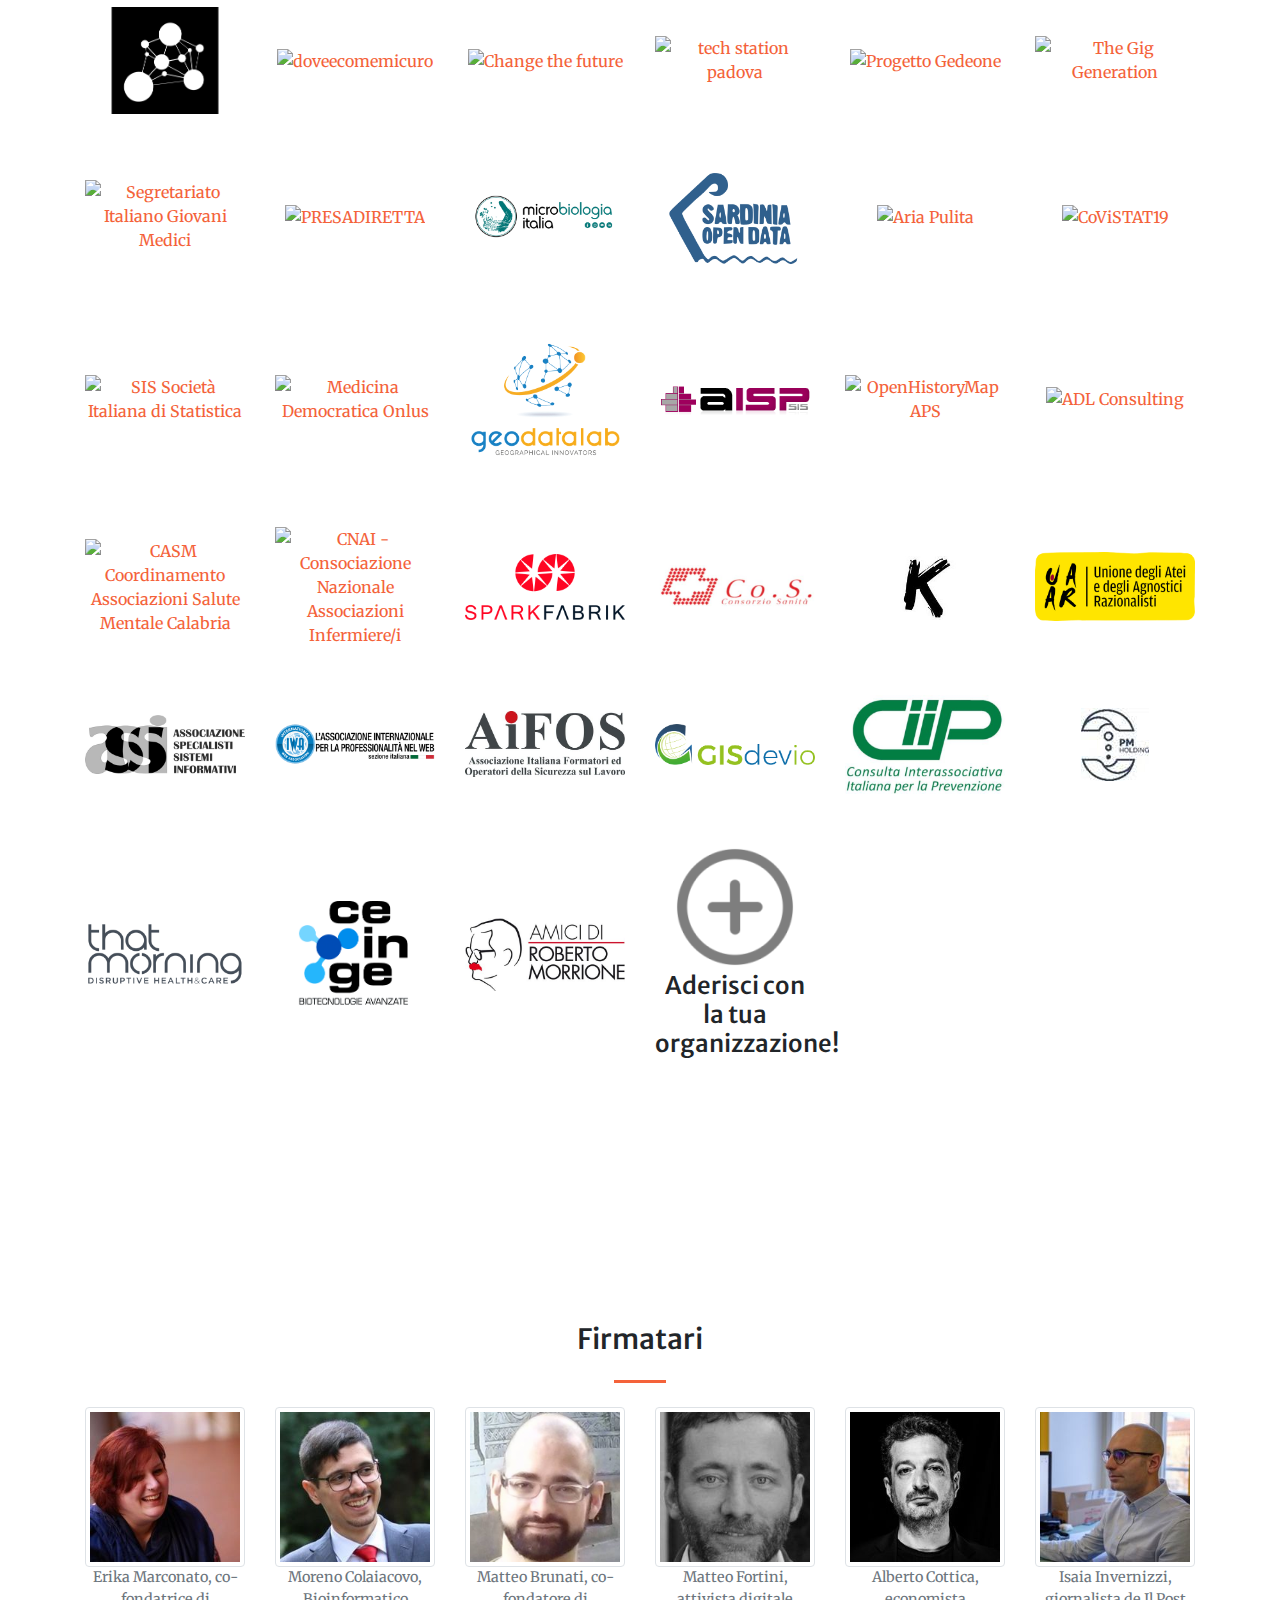
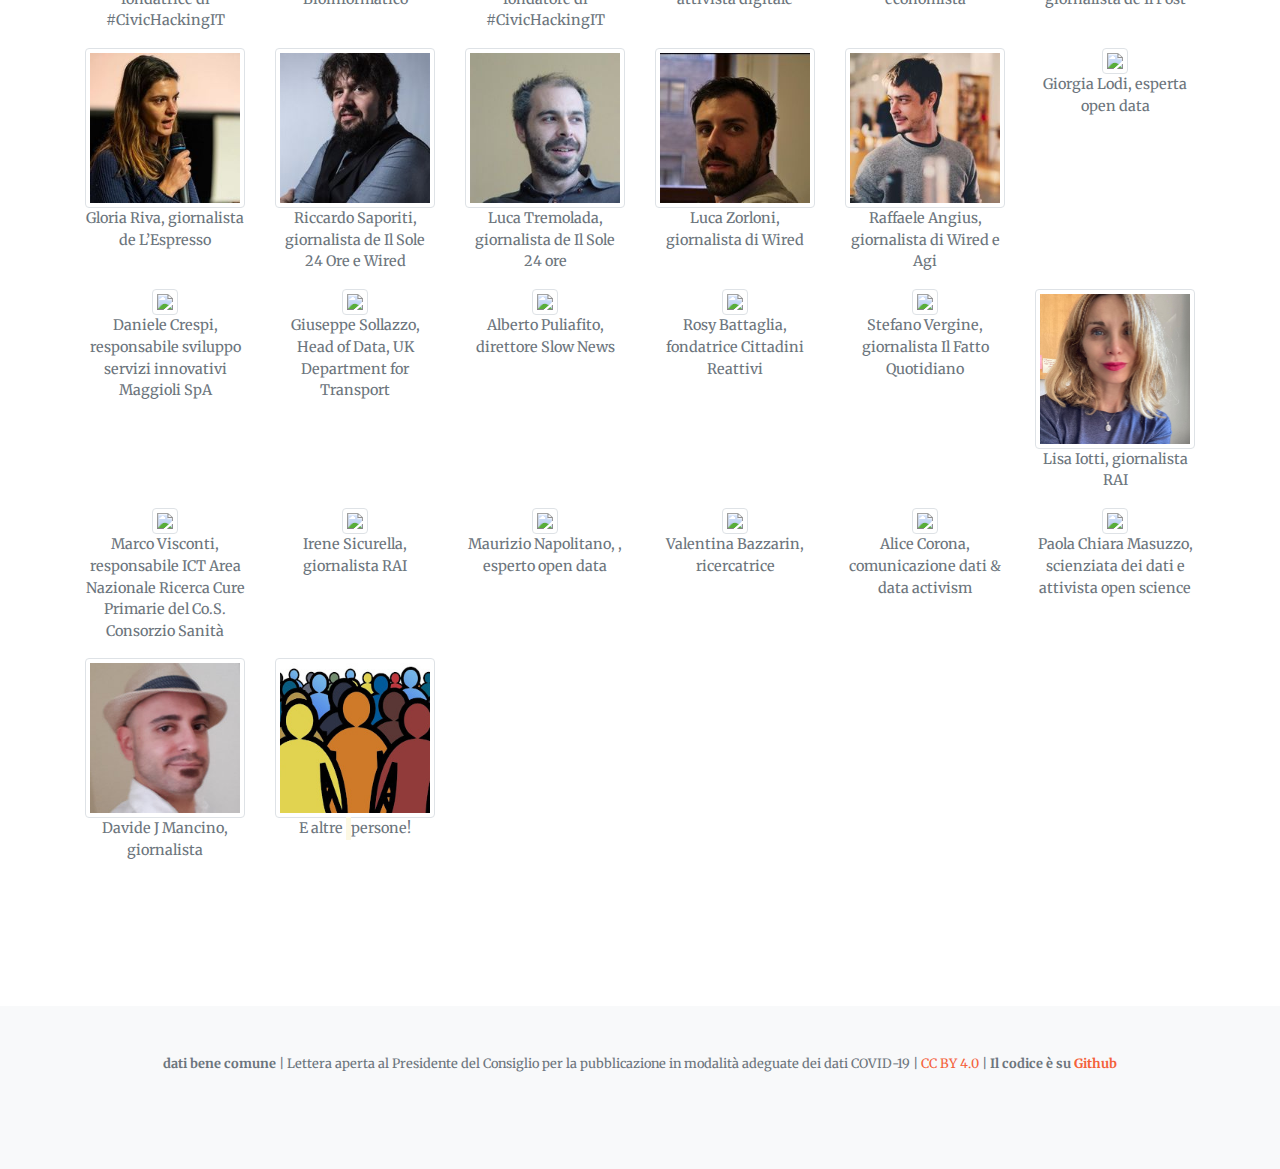
==== commit 7abef329: "update" ====
--- a/index.html
+++ b/index.html
@@ -1234,7 +1234,7 @@
                 <div class="partners col-lg-2 col-md-4 text-center">
                     <div class="mt-5">
                         <a href="https://www.premiorobertomorrione.it/" target="_blank"><img class="img-fluid"
-                                src="imgs/loghi/presaDiretta.png" alt="associazione Amici di Roberto Morrione"></a>
+                                src="imgs/loghi/premiorobertomorione.jpg" alt="associazione Amici di Roberto Morrione"></a>
                     </div>
                 </div>
                 <!-- ICONA NUOVO PARTNER
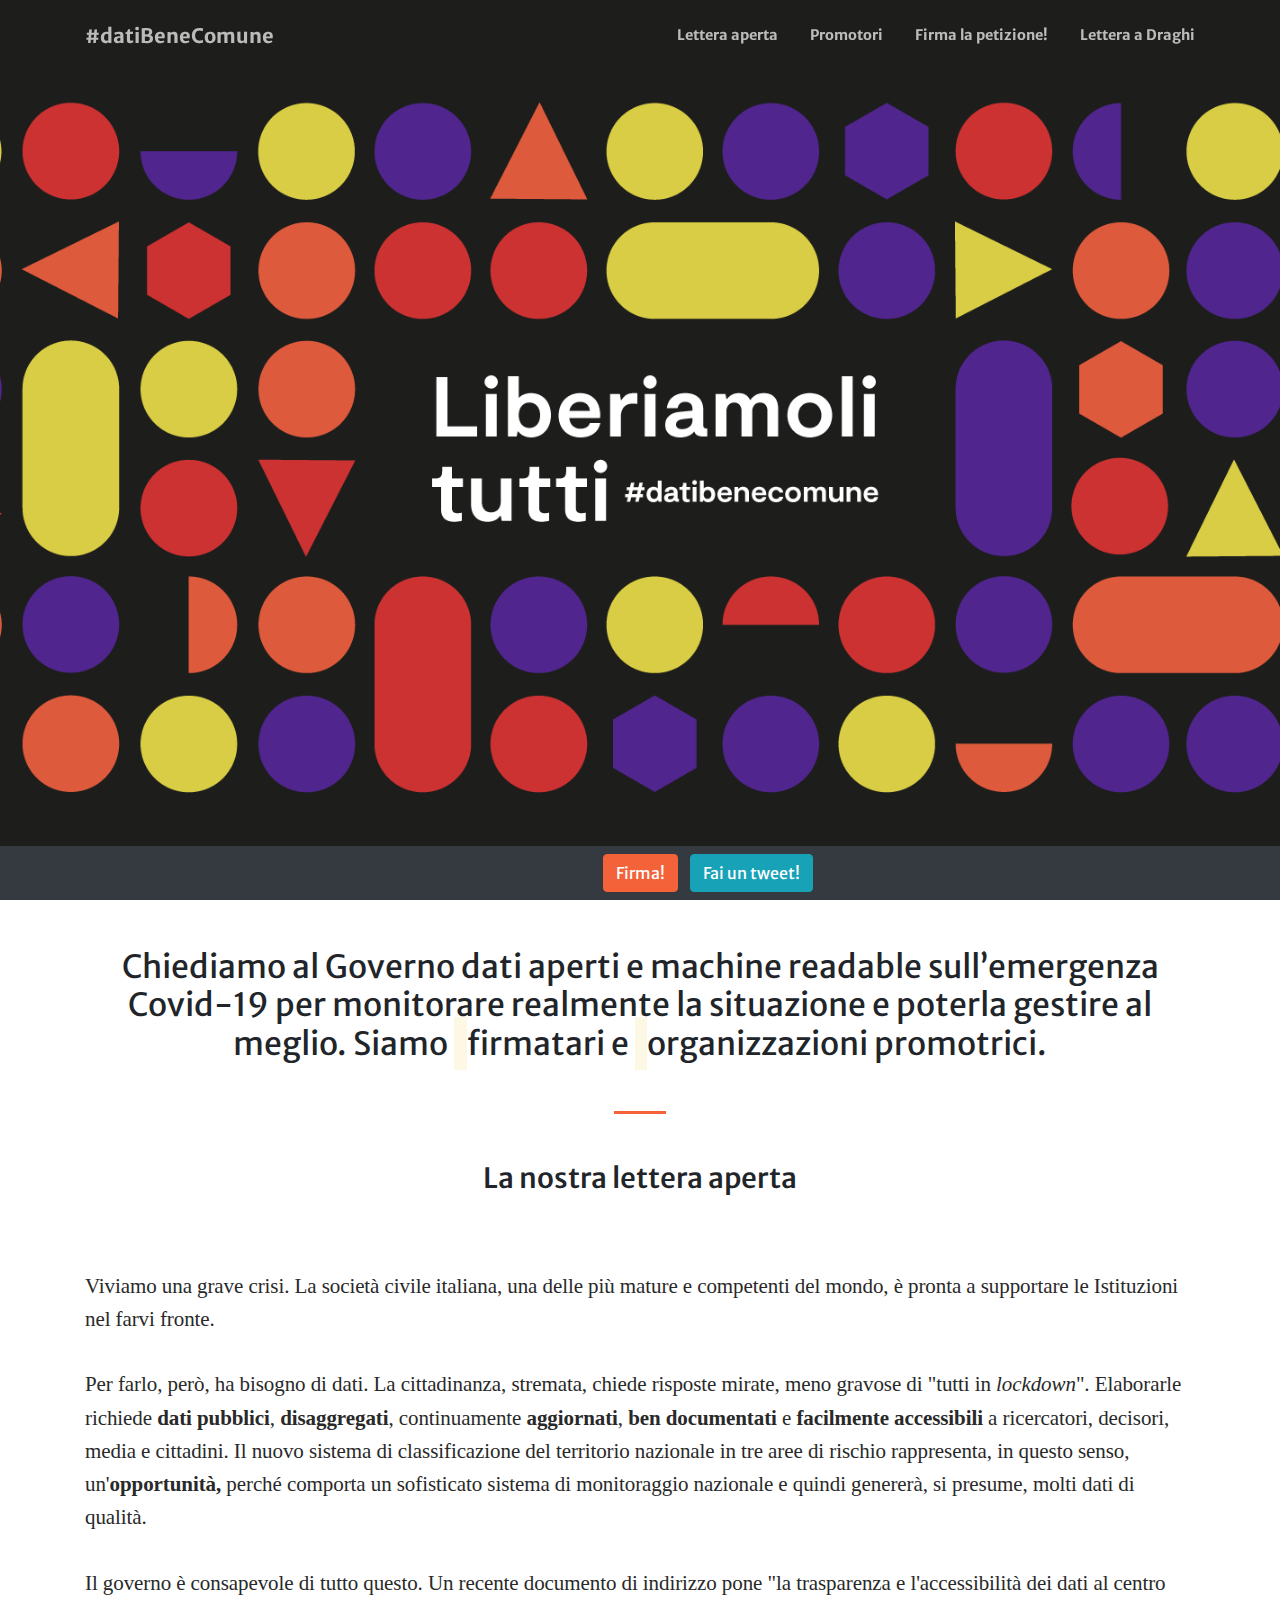
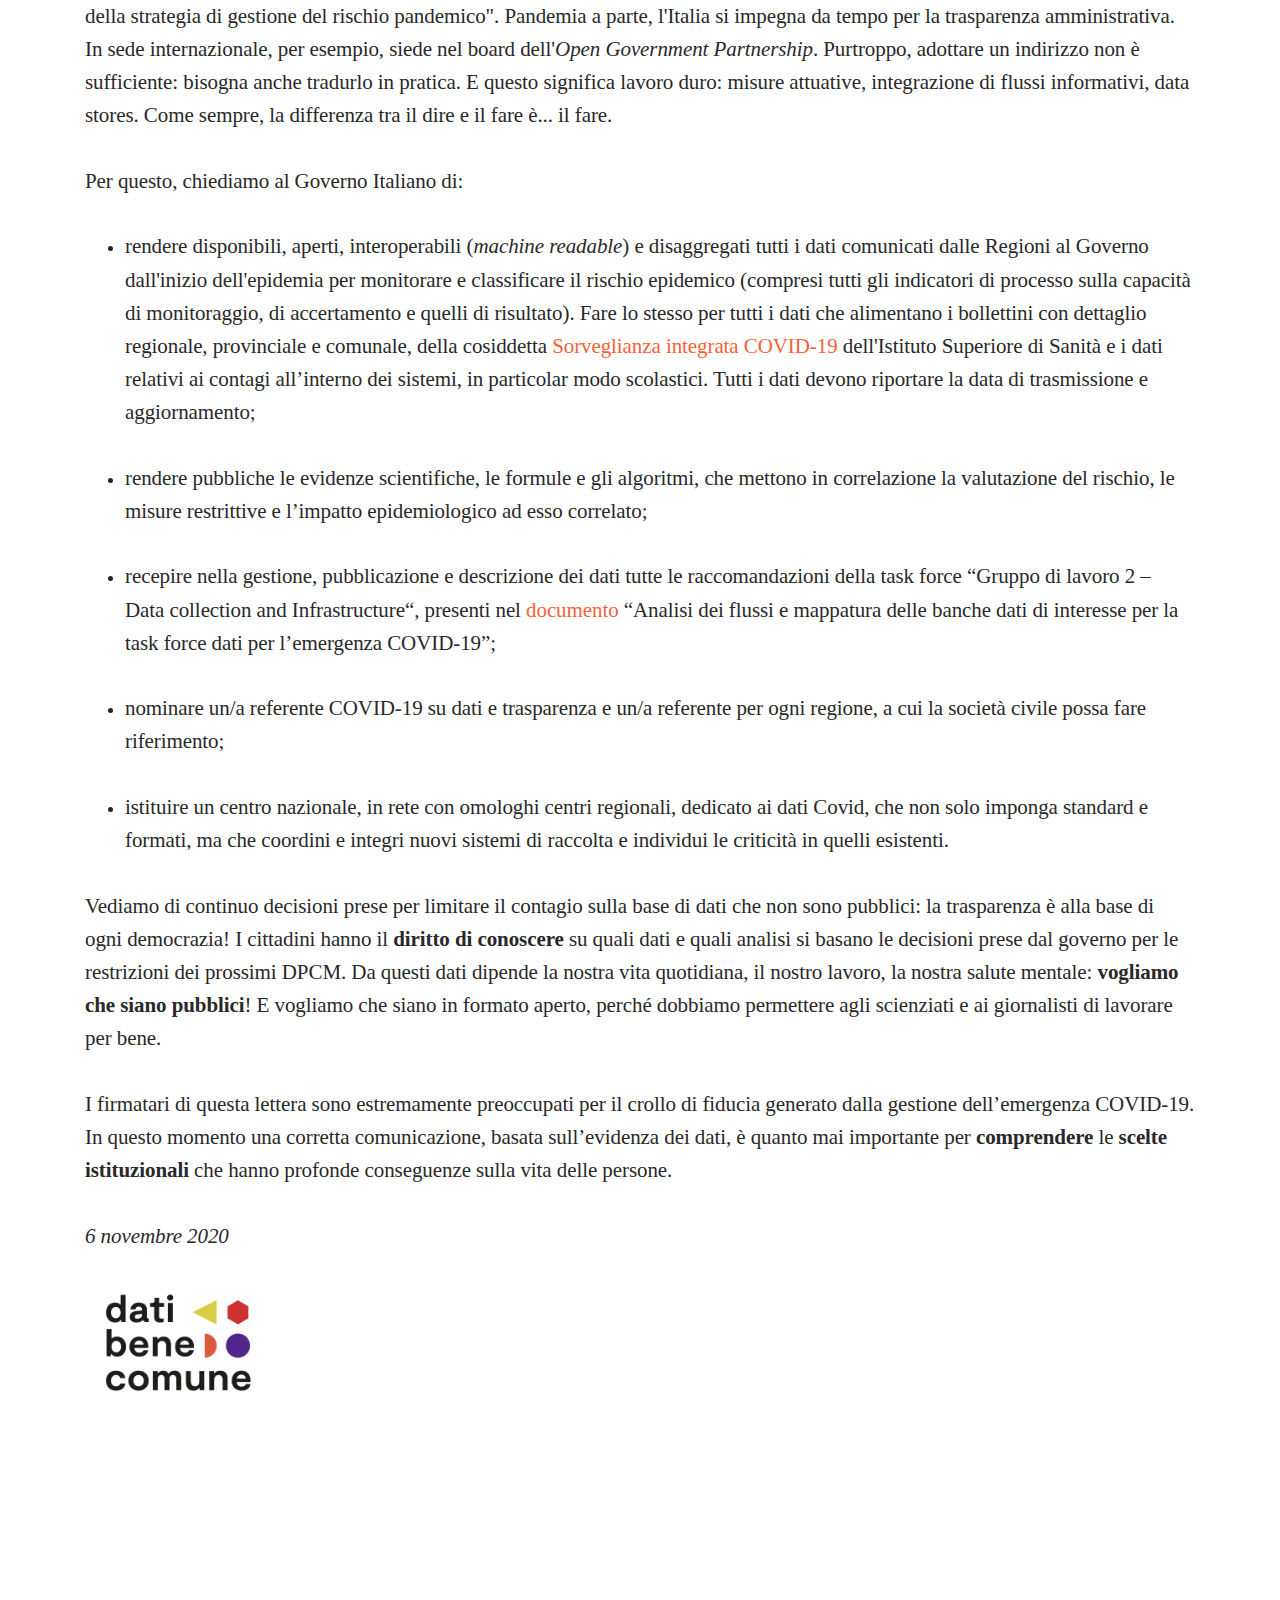
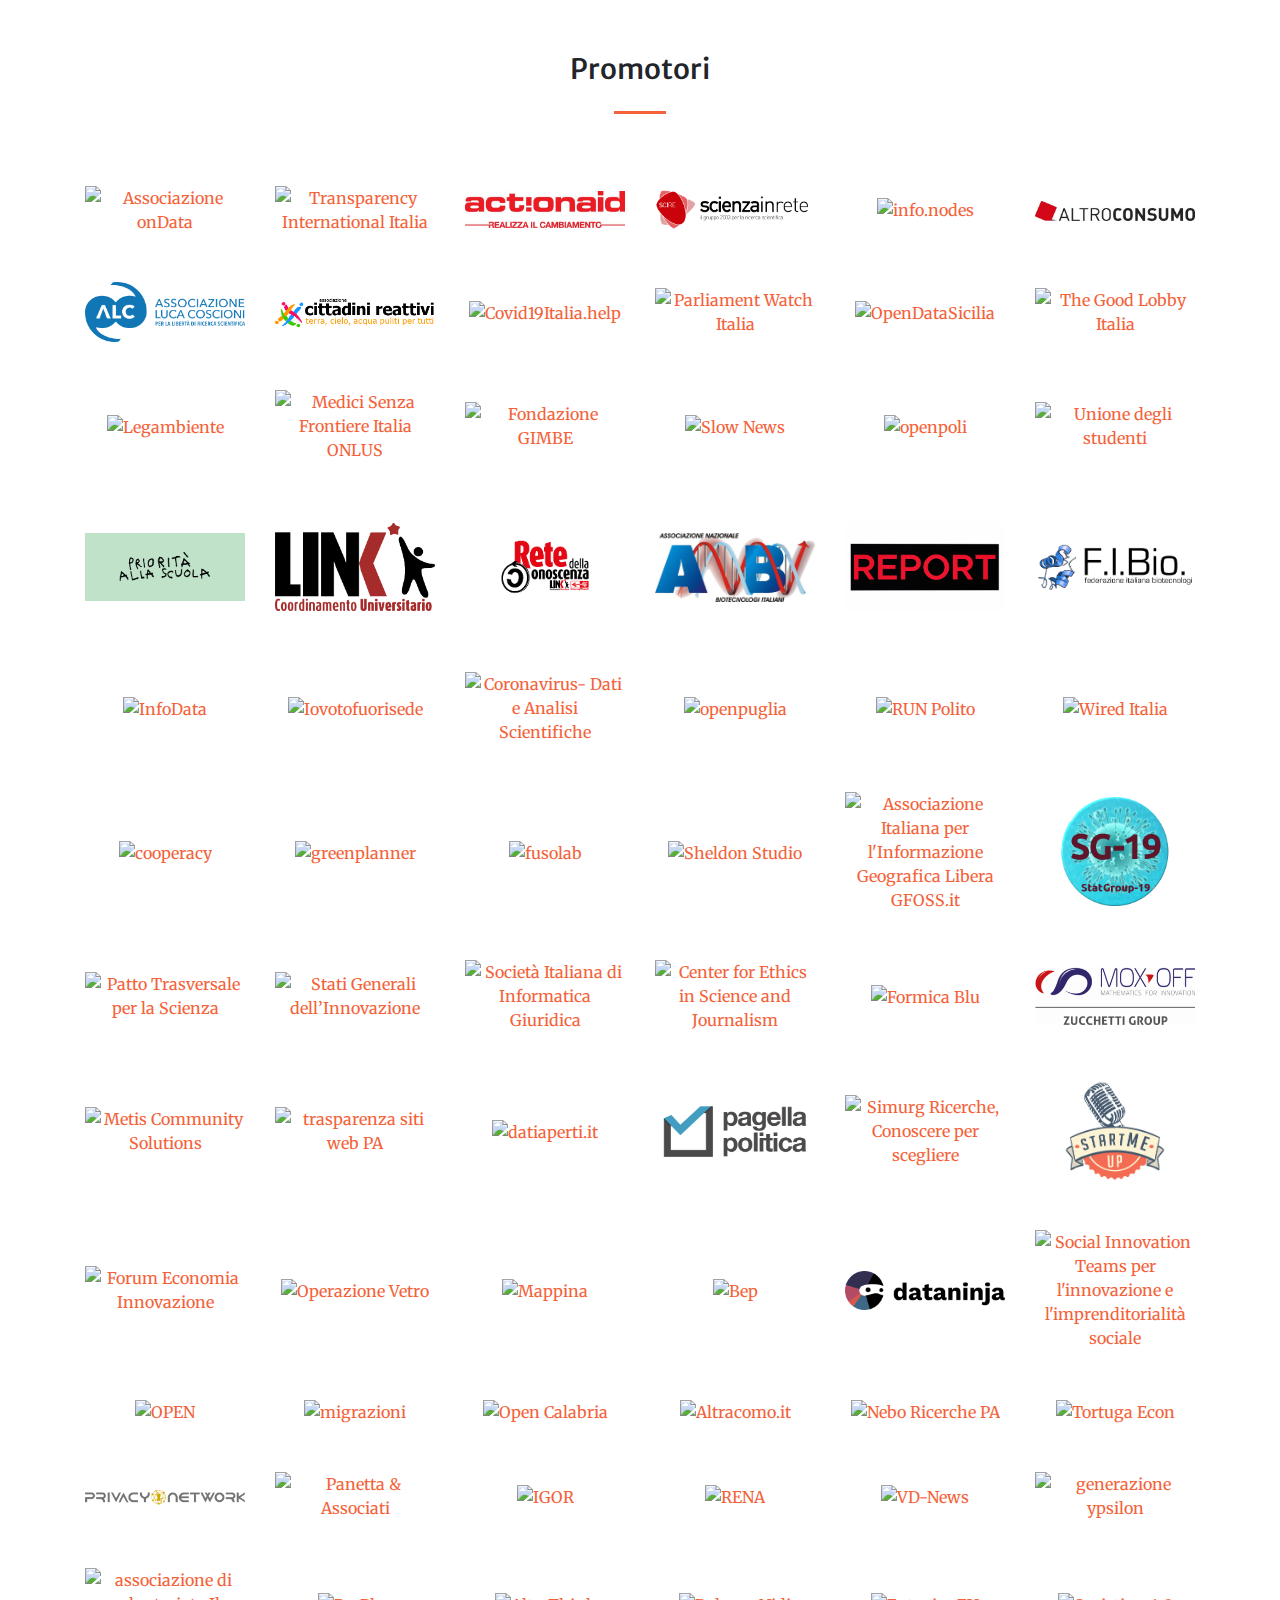
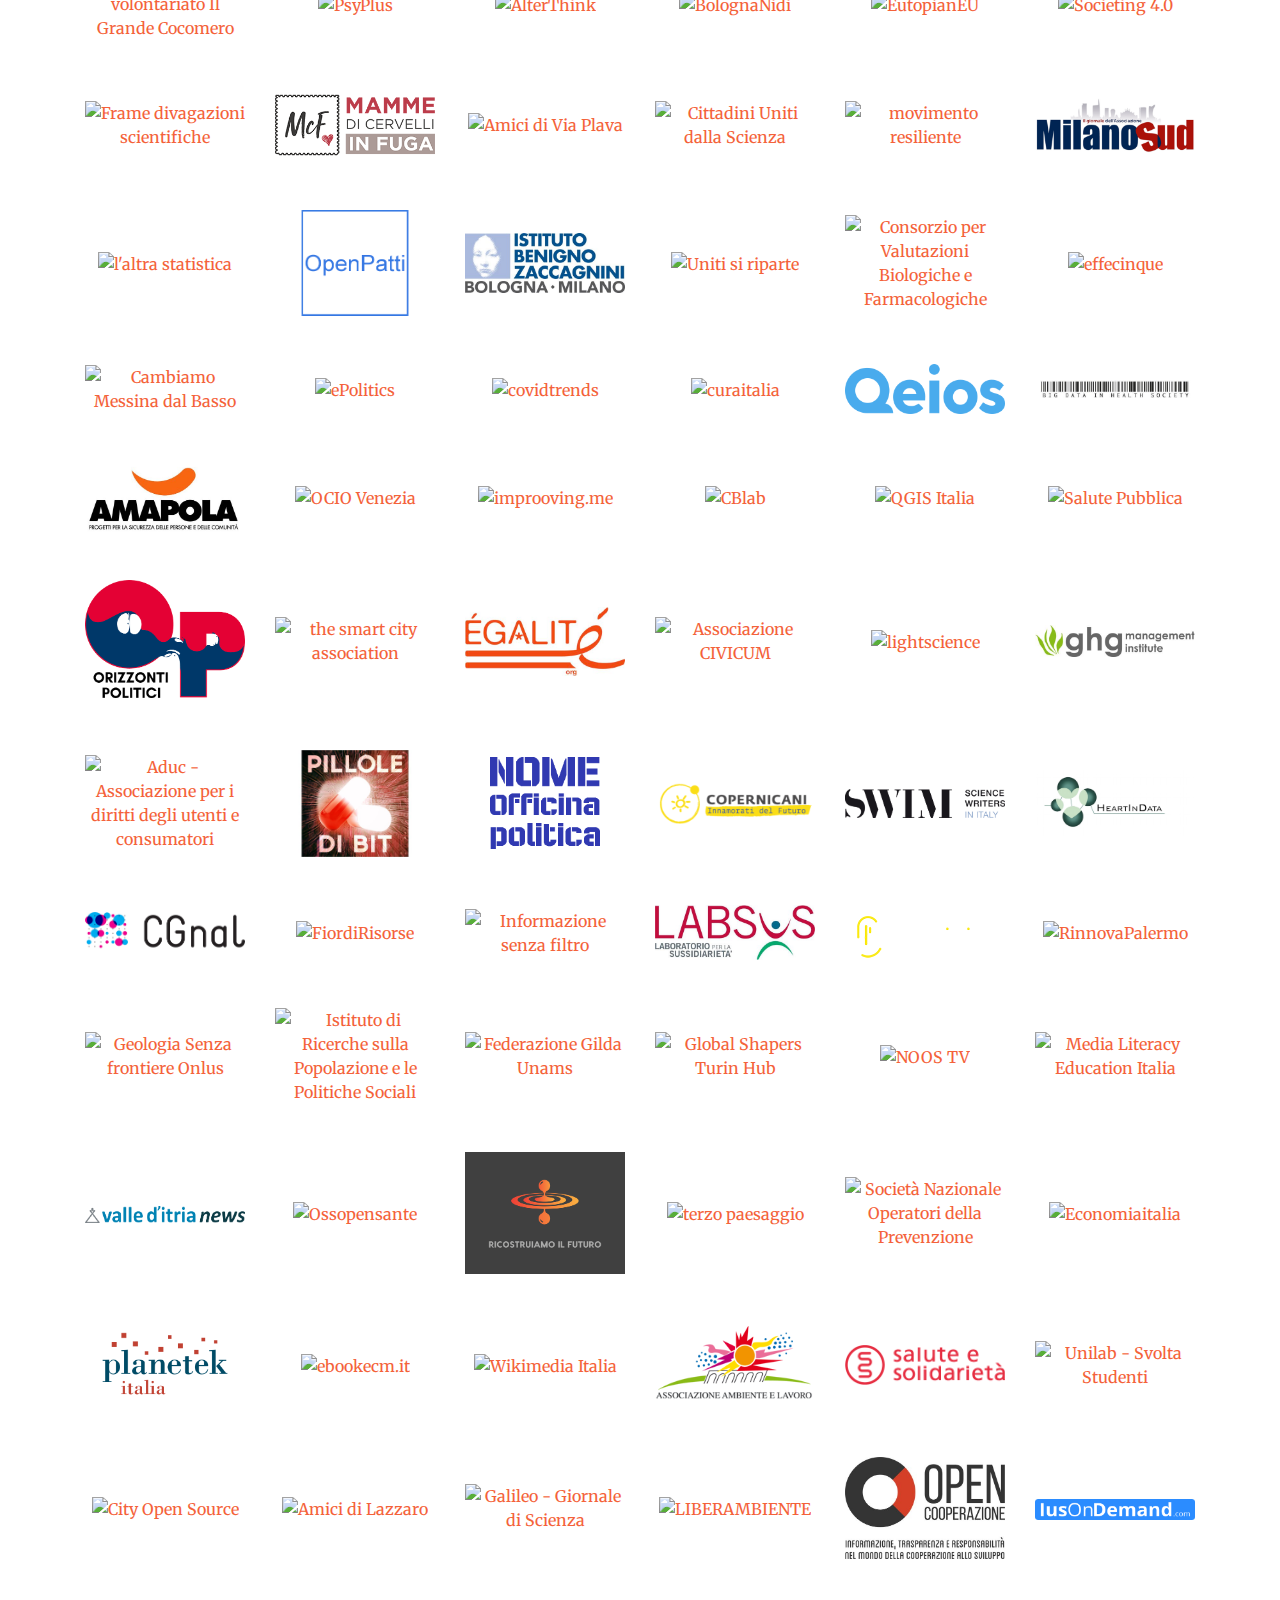
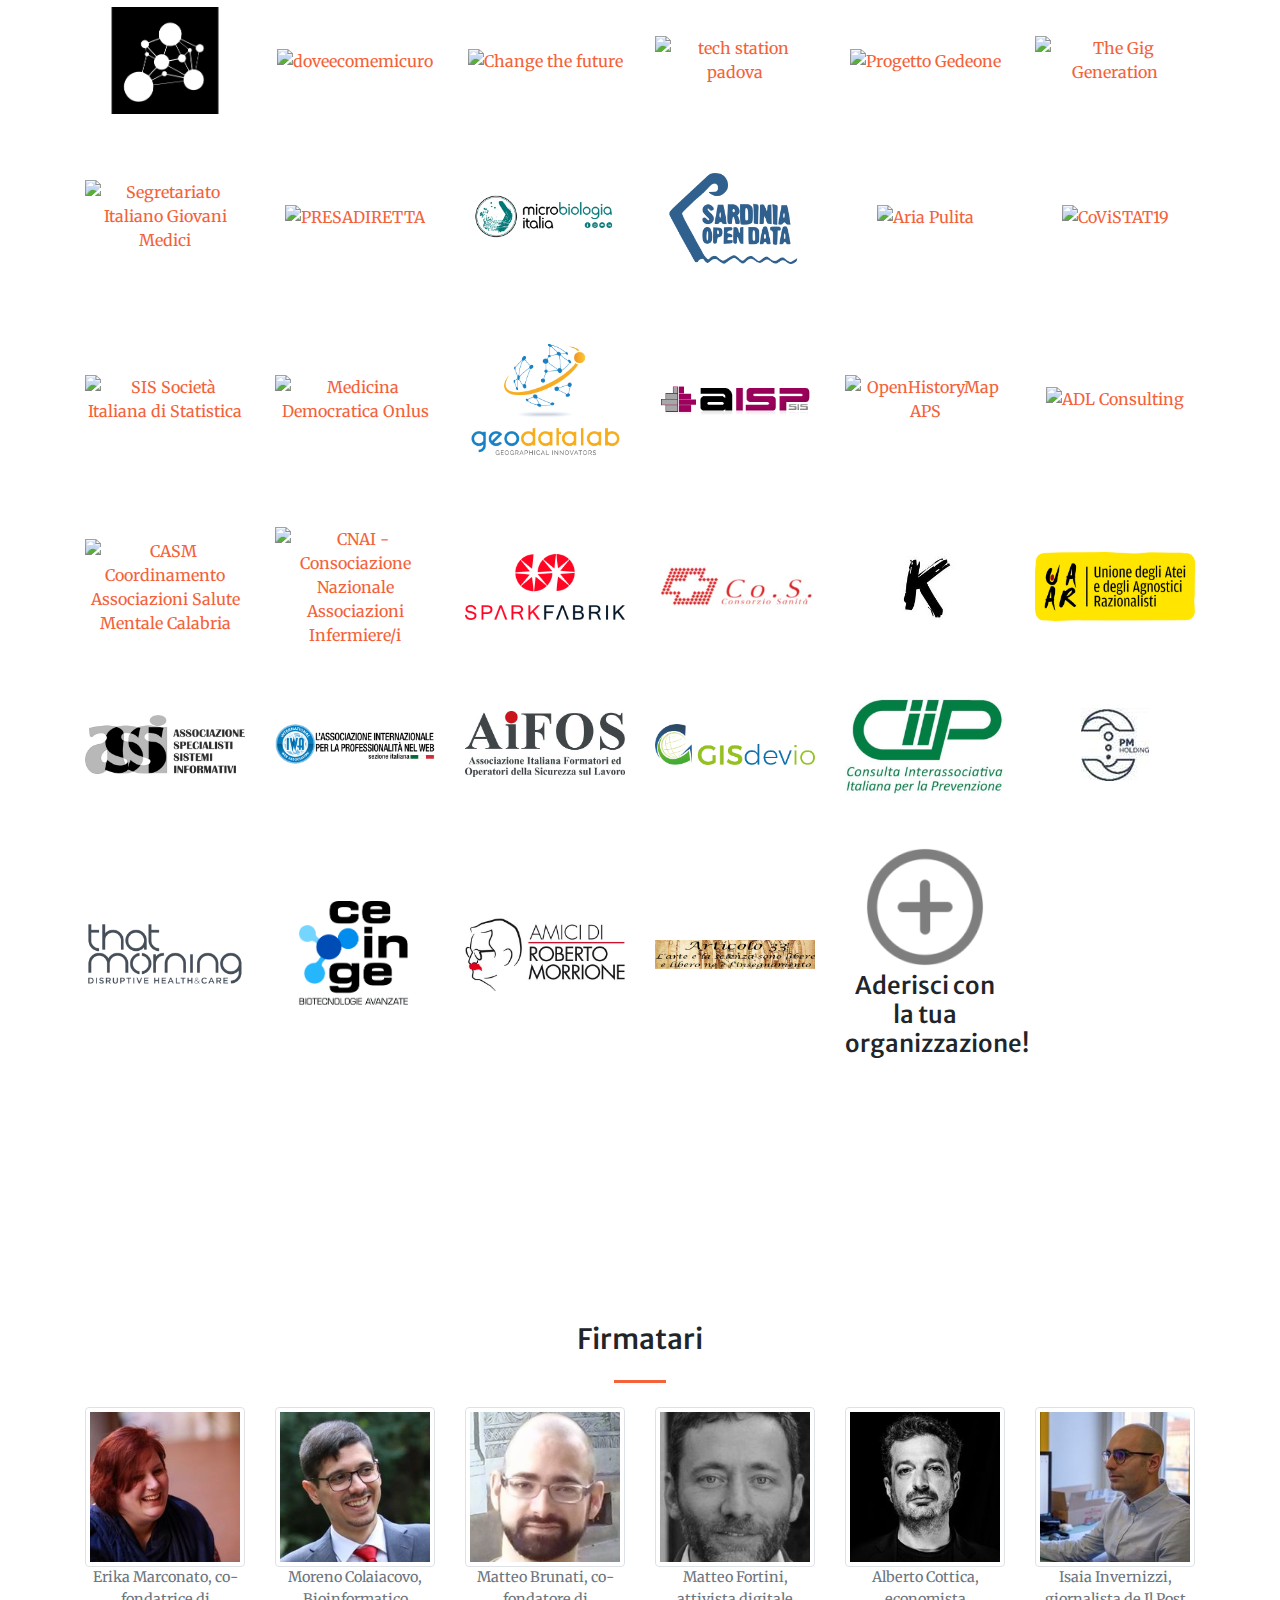
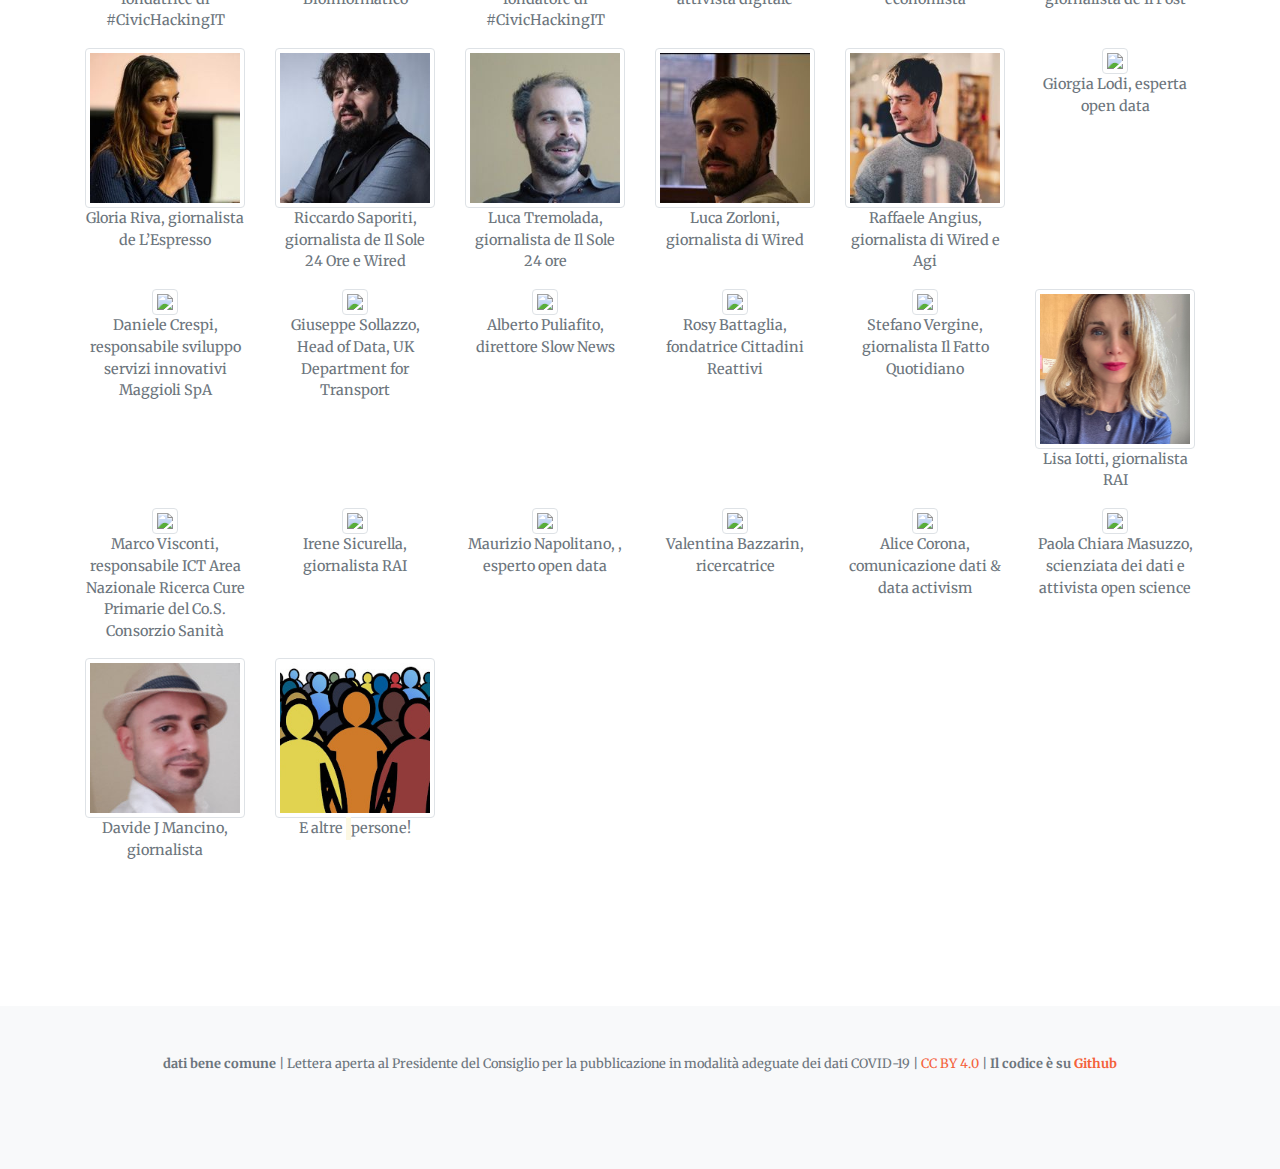
==== commit c2027e0f: "inserito articolo 33" ====
--- a/index.html
+++ b/index.html
@@ -1237,6 +1237,12 @@
                                 src="imgs/loghi/premiorobertomorione.jpg" alt="associazione Amici di Roberto Morrione"></a>
                     </div>
                 </div>
+                <div class="partners col-lg-2 col-md-4 text-center">
+                    <div class="mt-5">
+                        <a href="http://www.articolo33.it/" target="_blank"><img class="img-fluid"
+                                src="imgs/loghi/art33.png" alt="Articolo 33"></a>
+                    </div>
+                </div>
                 <!-- ICONA NUOVO PARTNER
                 <div class="partners col-lg-2 col-md-4 text-center">
                     <div class="mt-5">
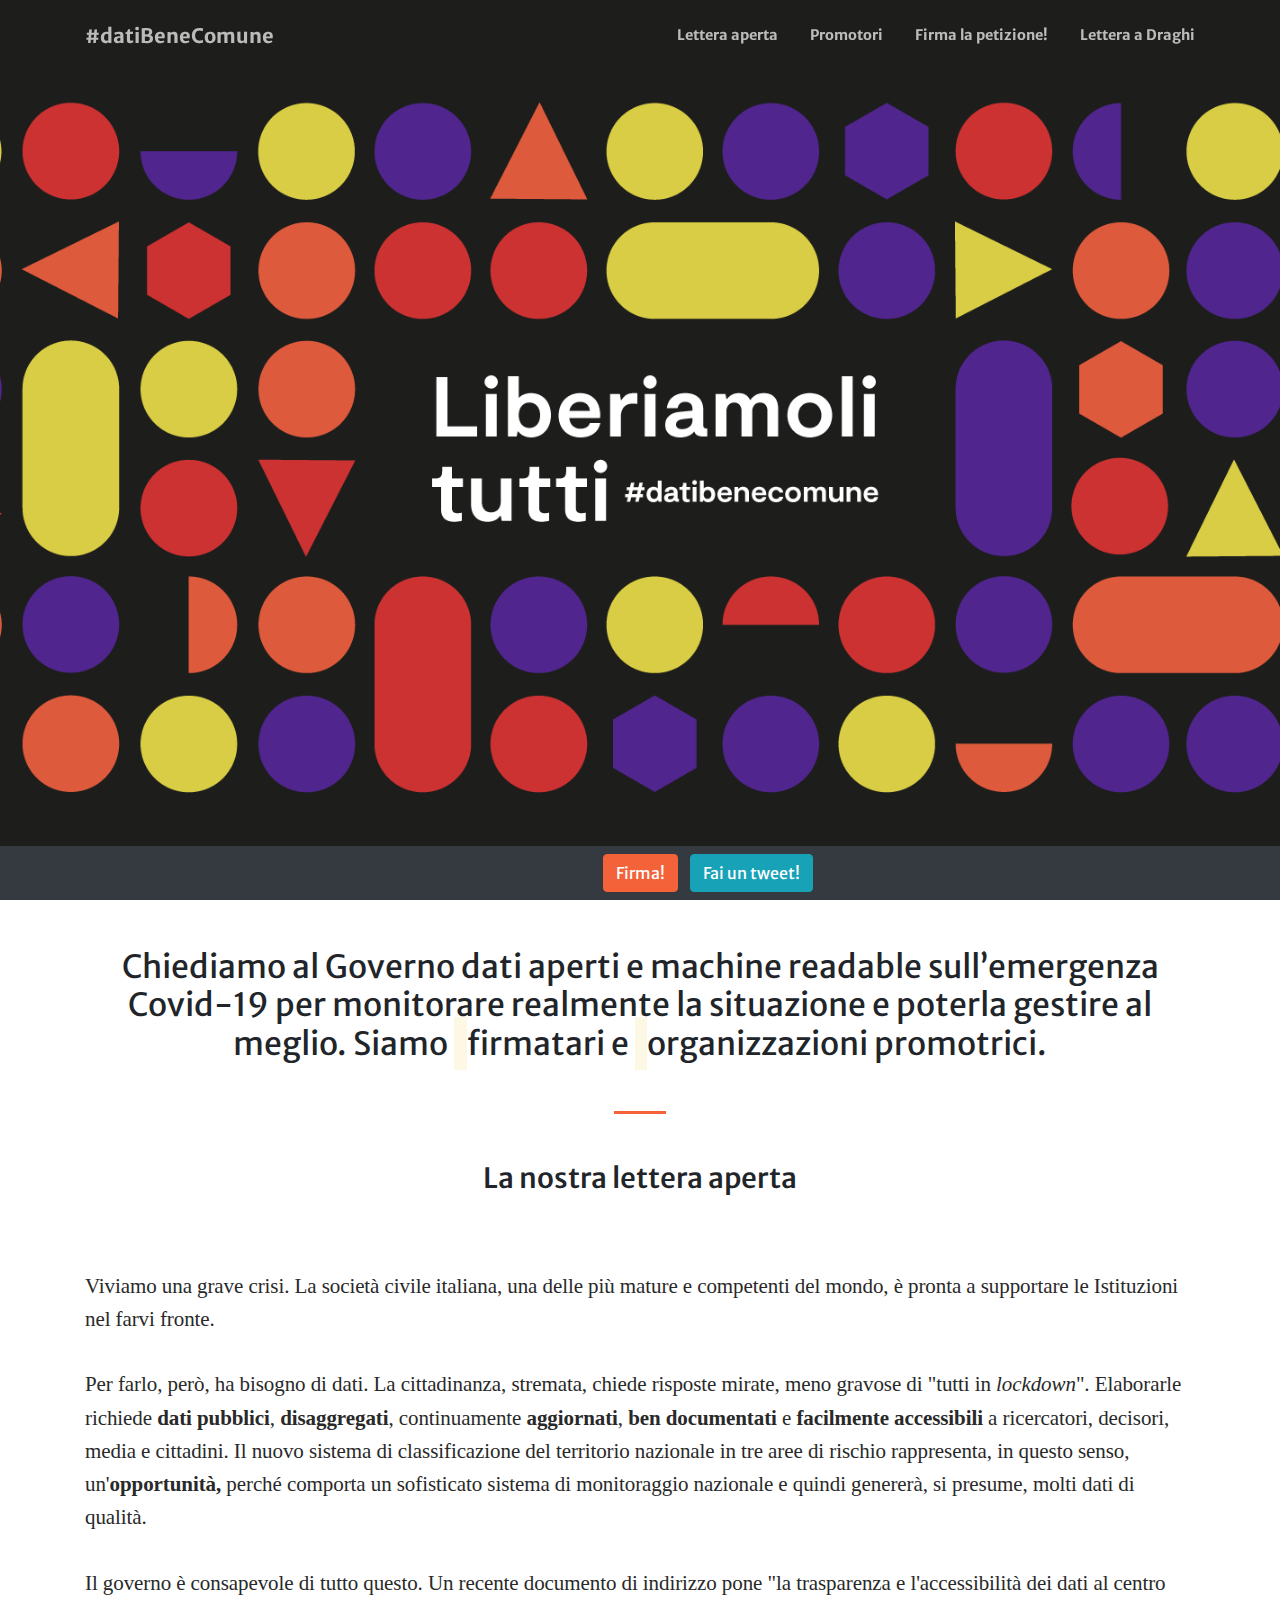
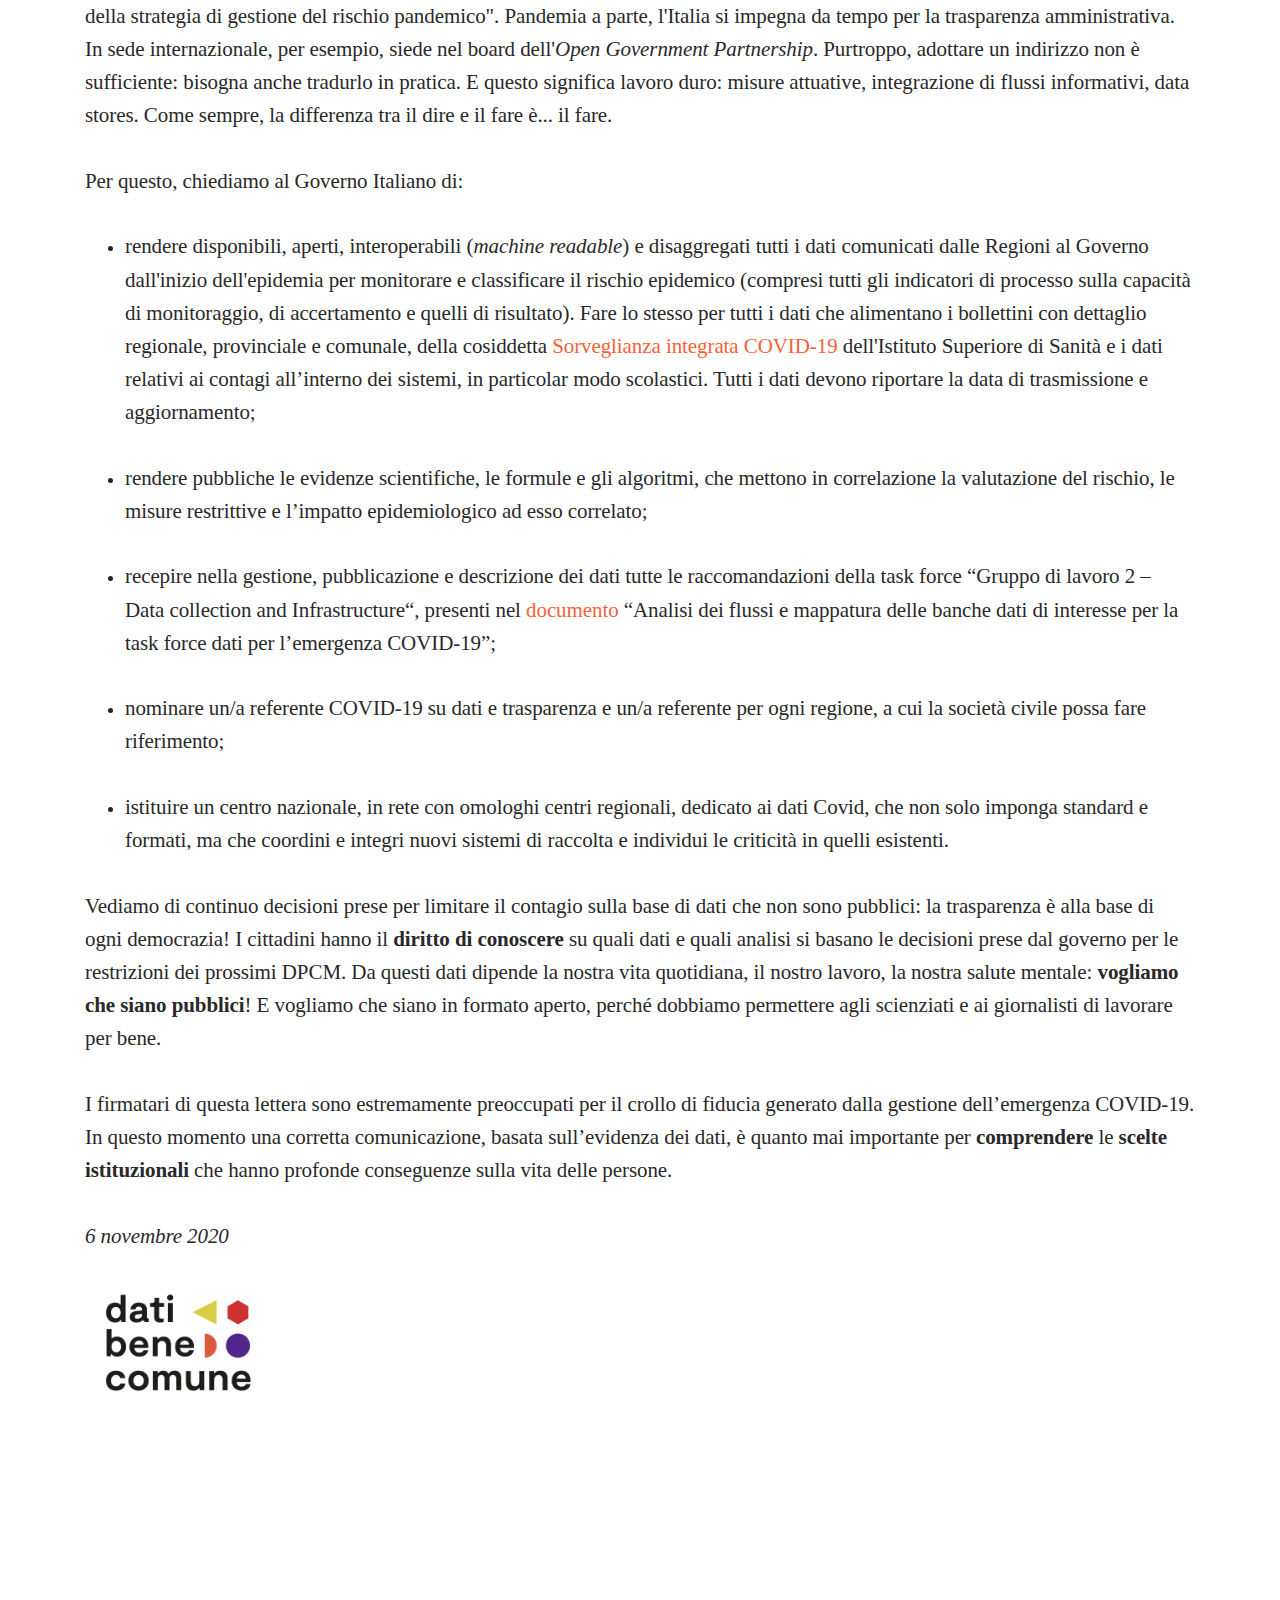
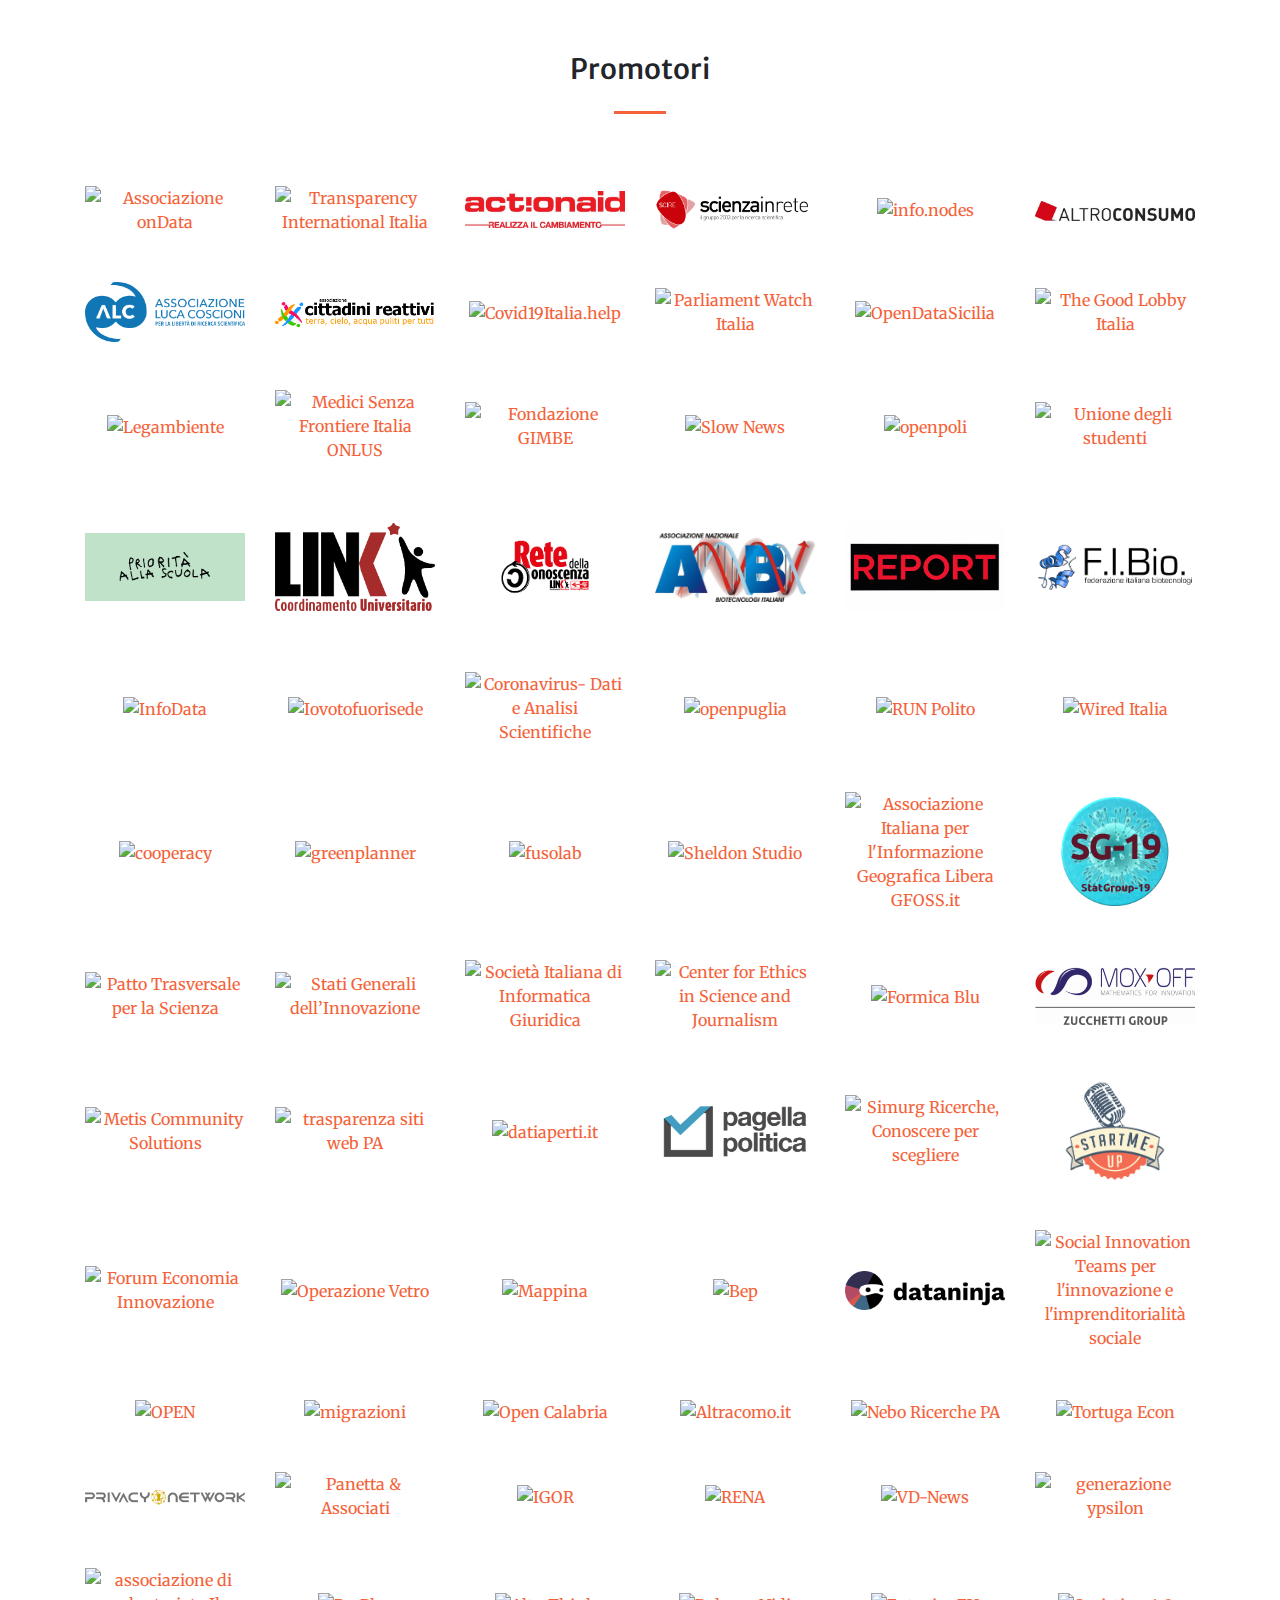
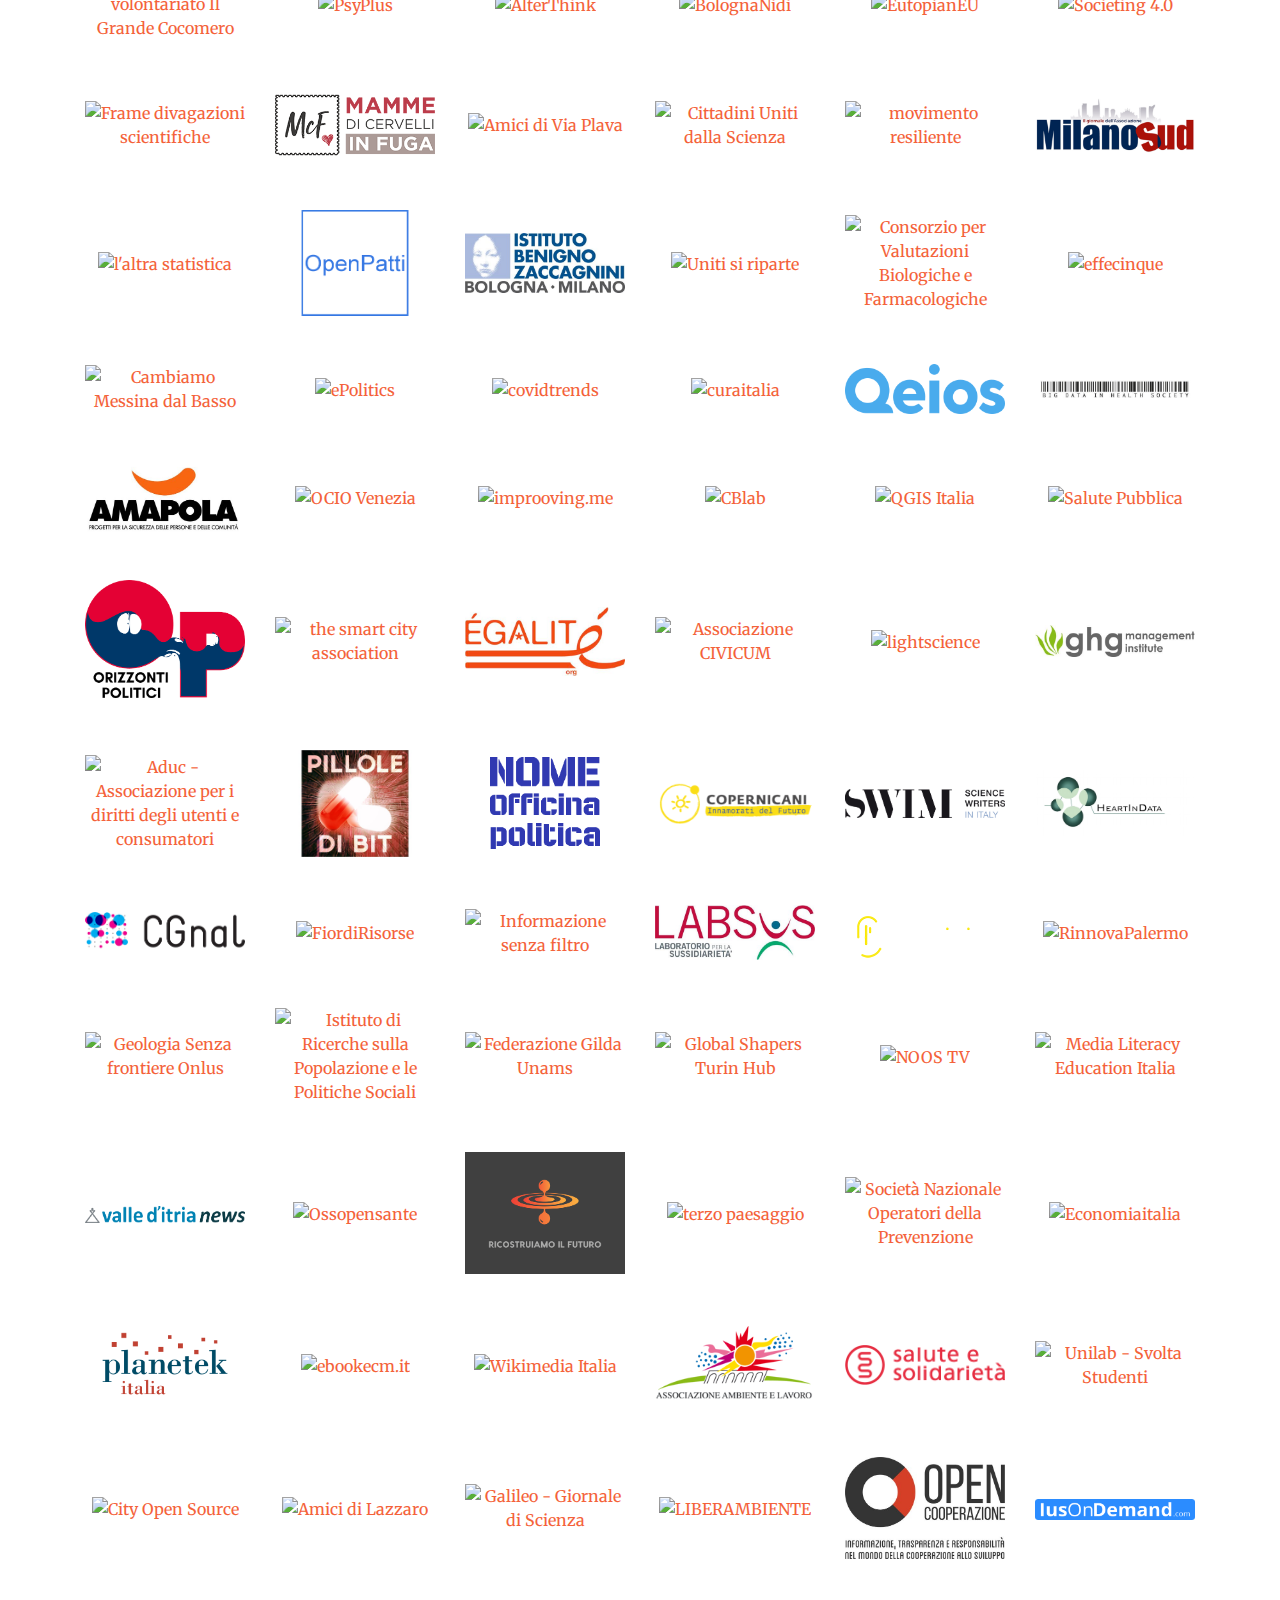
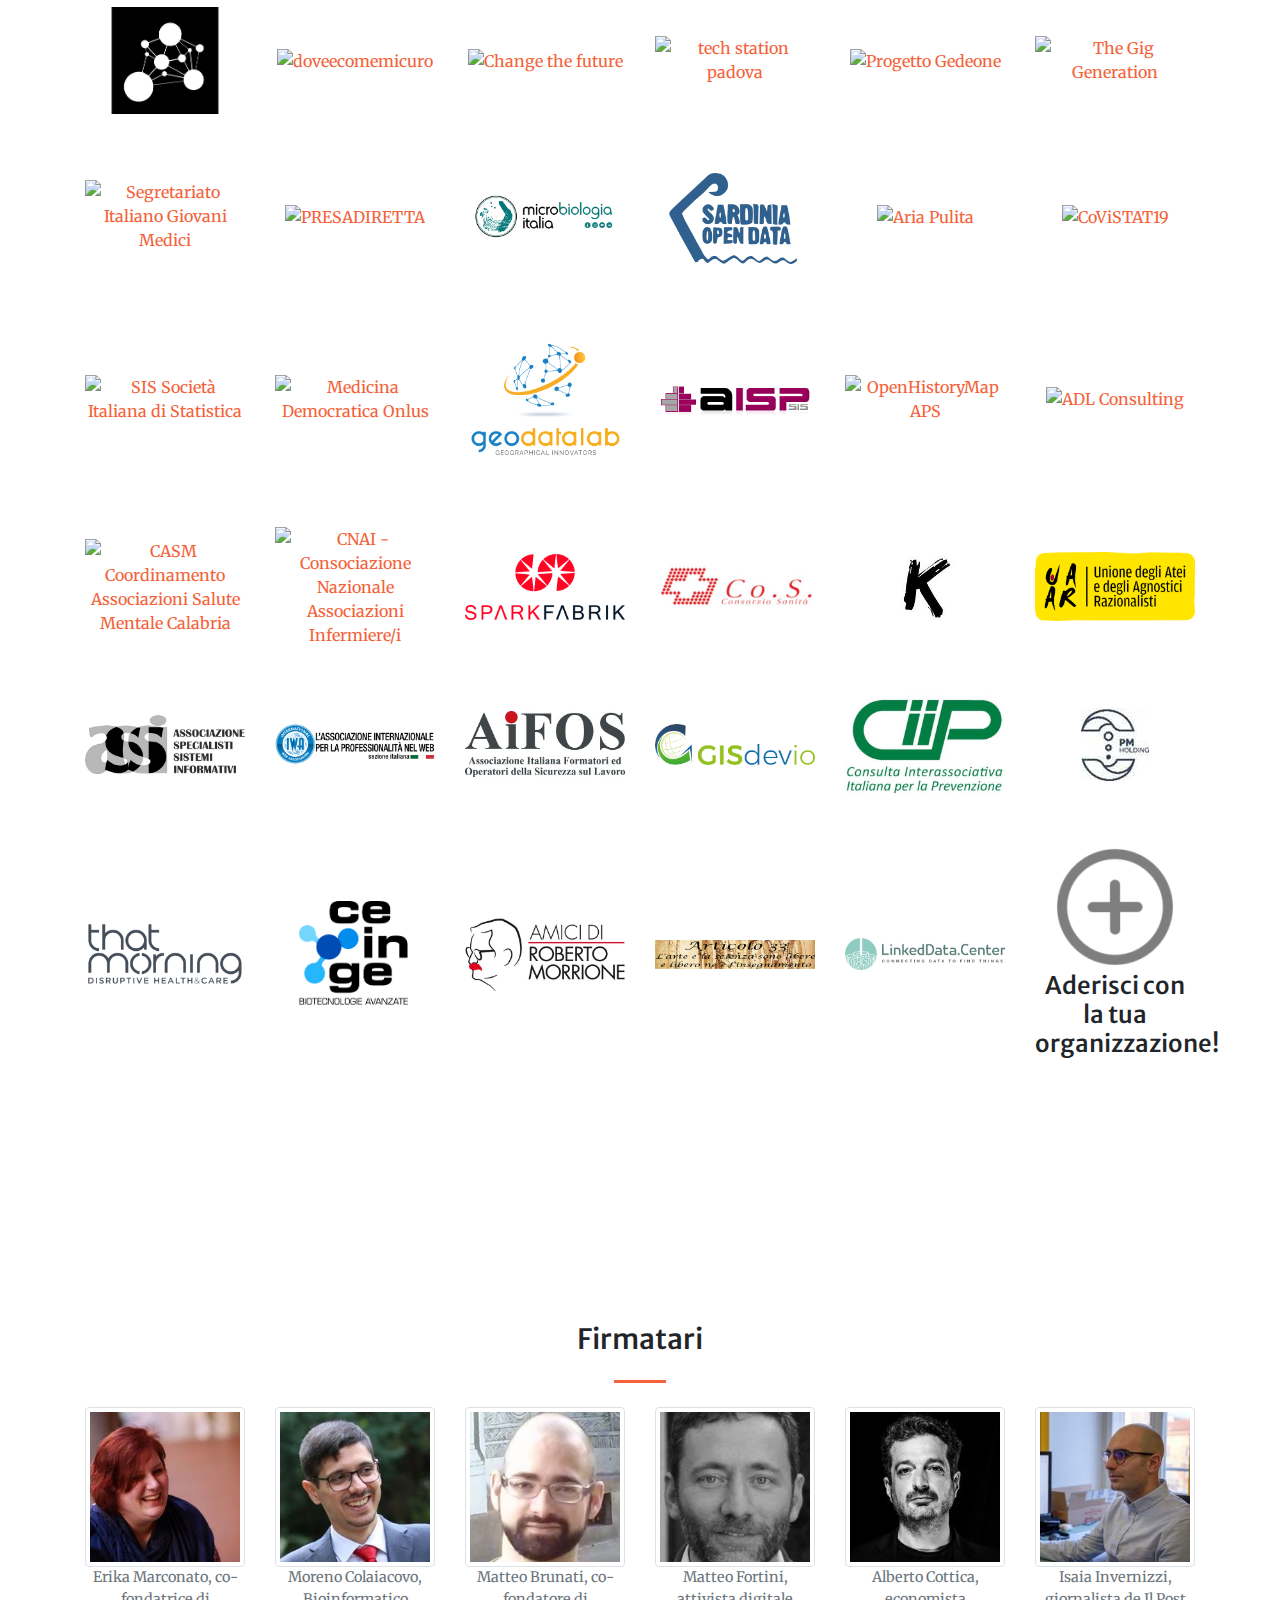
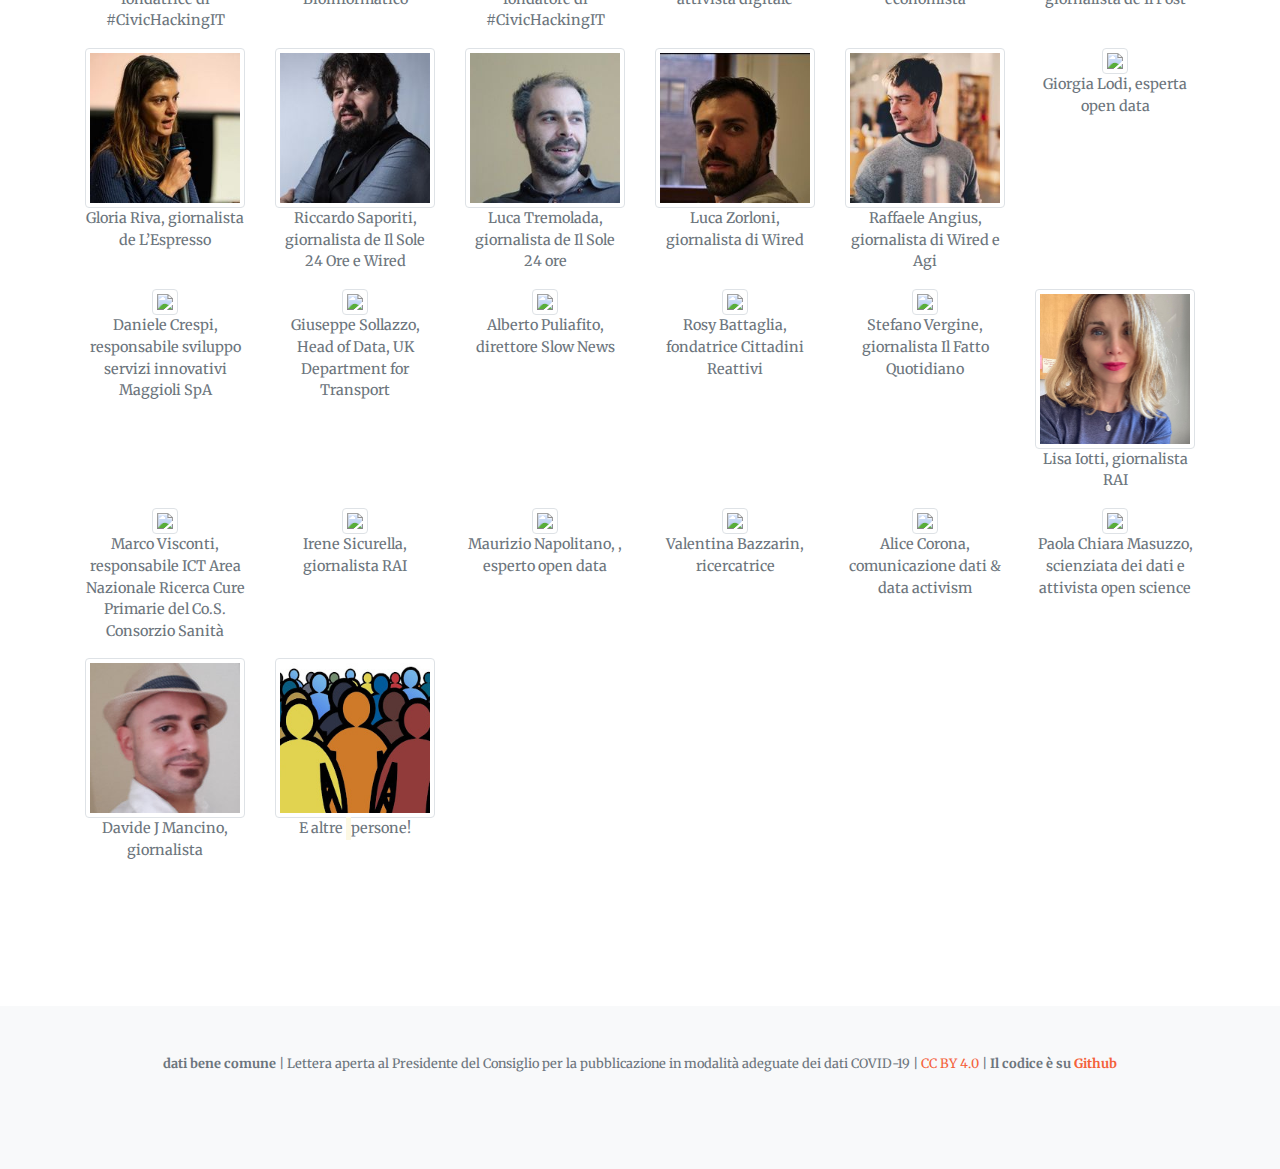
==== commit 18f851b9: "aggiunto LINKEDDATA.CENTER" ====
--- a/index.html
+++ b/index.html
@@ -1243,6 +1243,12 @@
                                 src="imgs/loghi/art33.png" alt="Articolo 33"></a>
                     </div>
                 </div>
+                <div class="partners col-lg-2 col-md-4 text-center">
+                    <div class="mt-5">
+                        <a href="https://it.linkeddata.center/" target="_blank"><img class="img-fluid"
+                                src="imgs/loghi/linkeddatacenter.png" alt="LINKEDDATA.CENTER"></a>
+                    </div>
+                </div>
                 <!-- ICONA NUOVO PARTNER
                 <div class="partners col-lg-2 col-md-4 text-center">
                     <div class="mt-5">
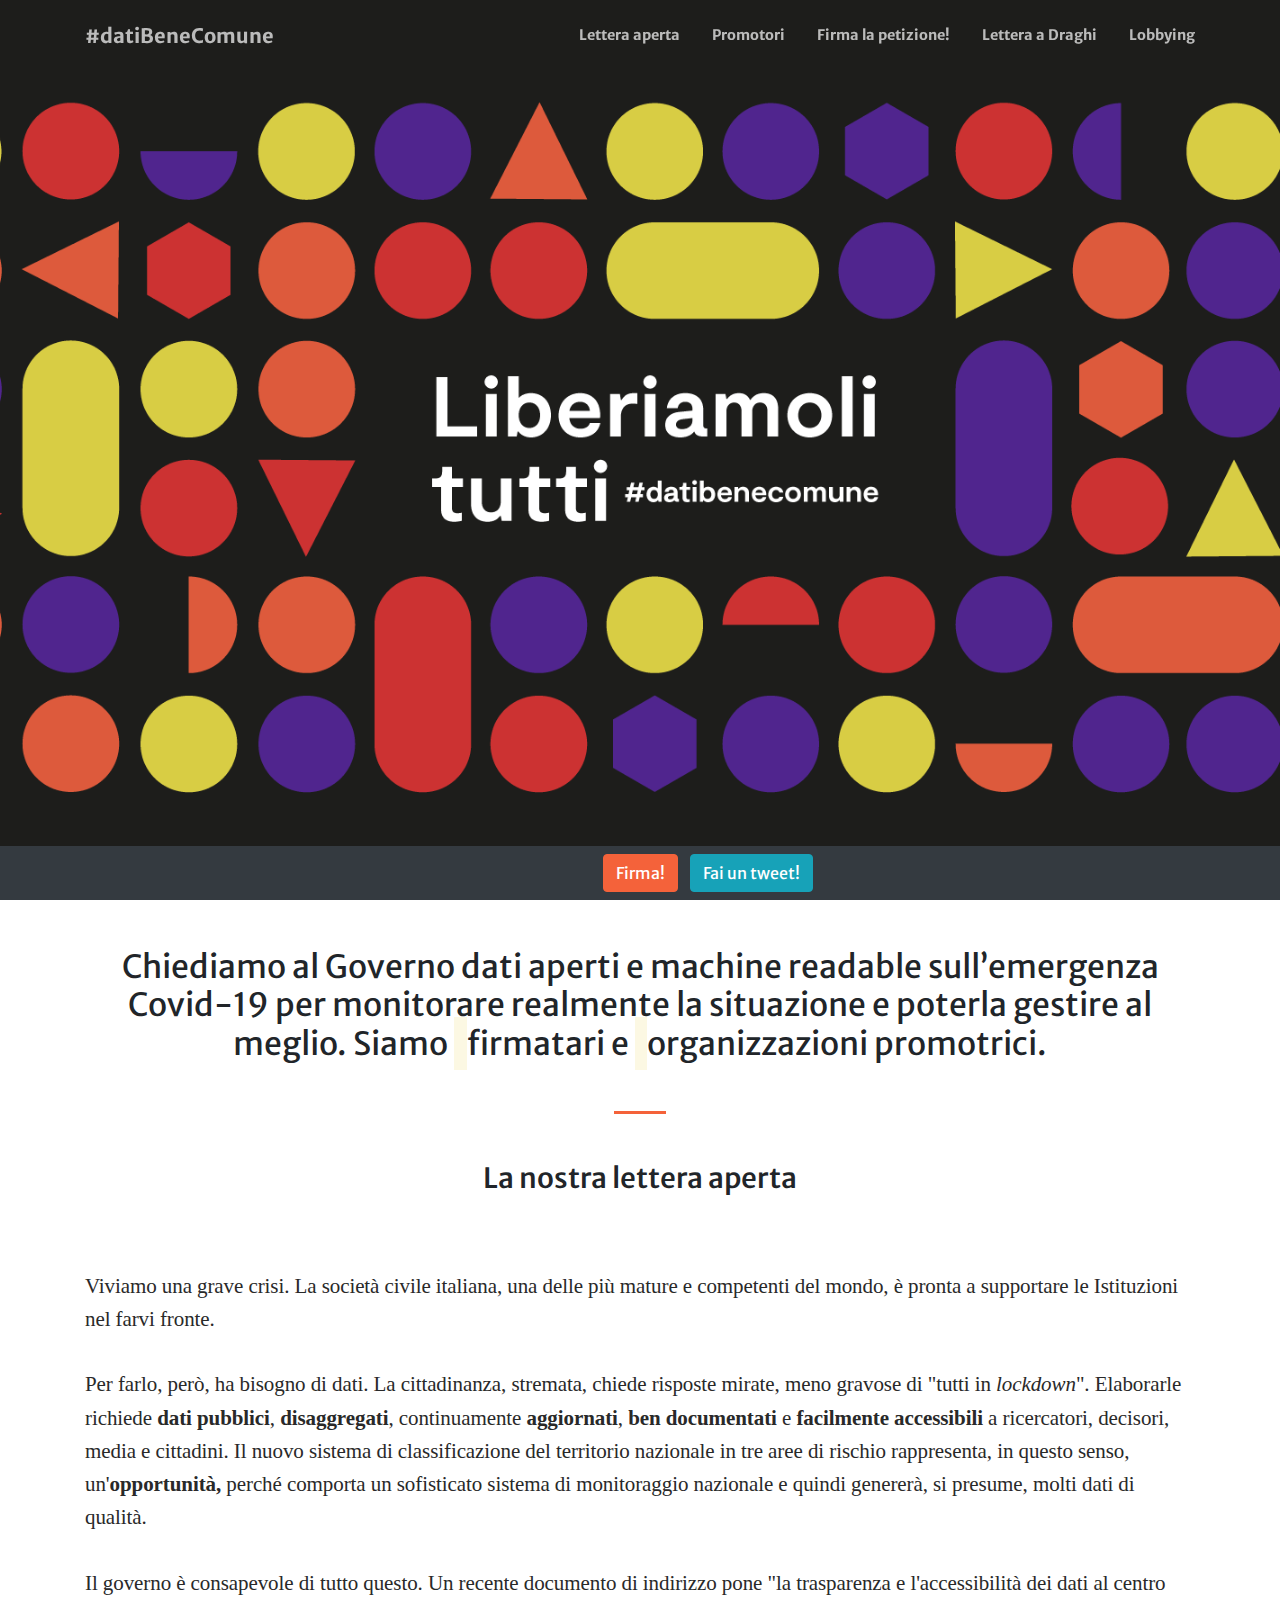
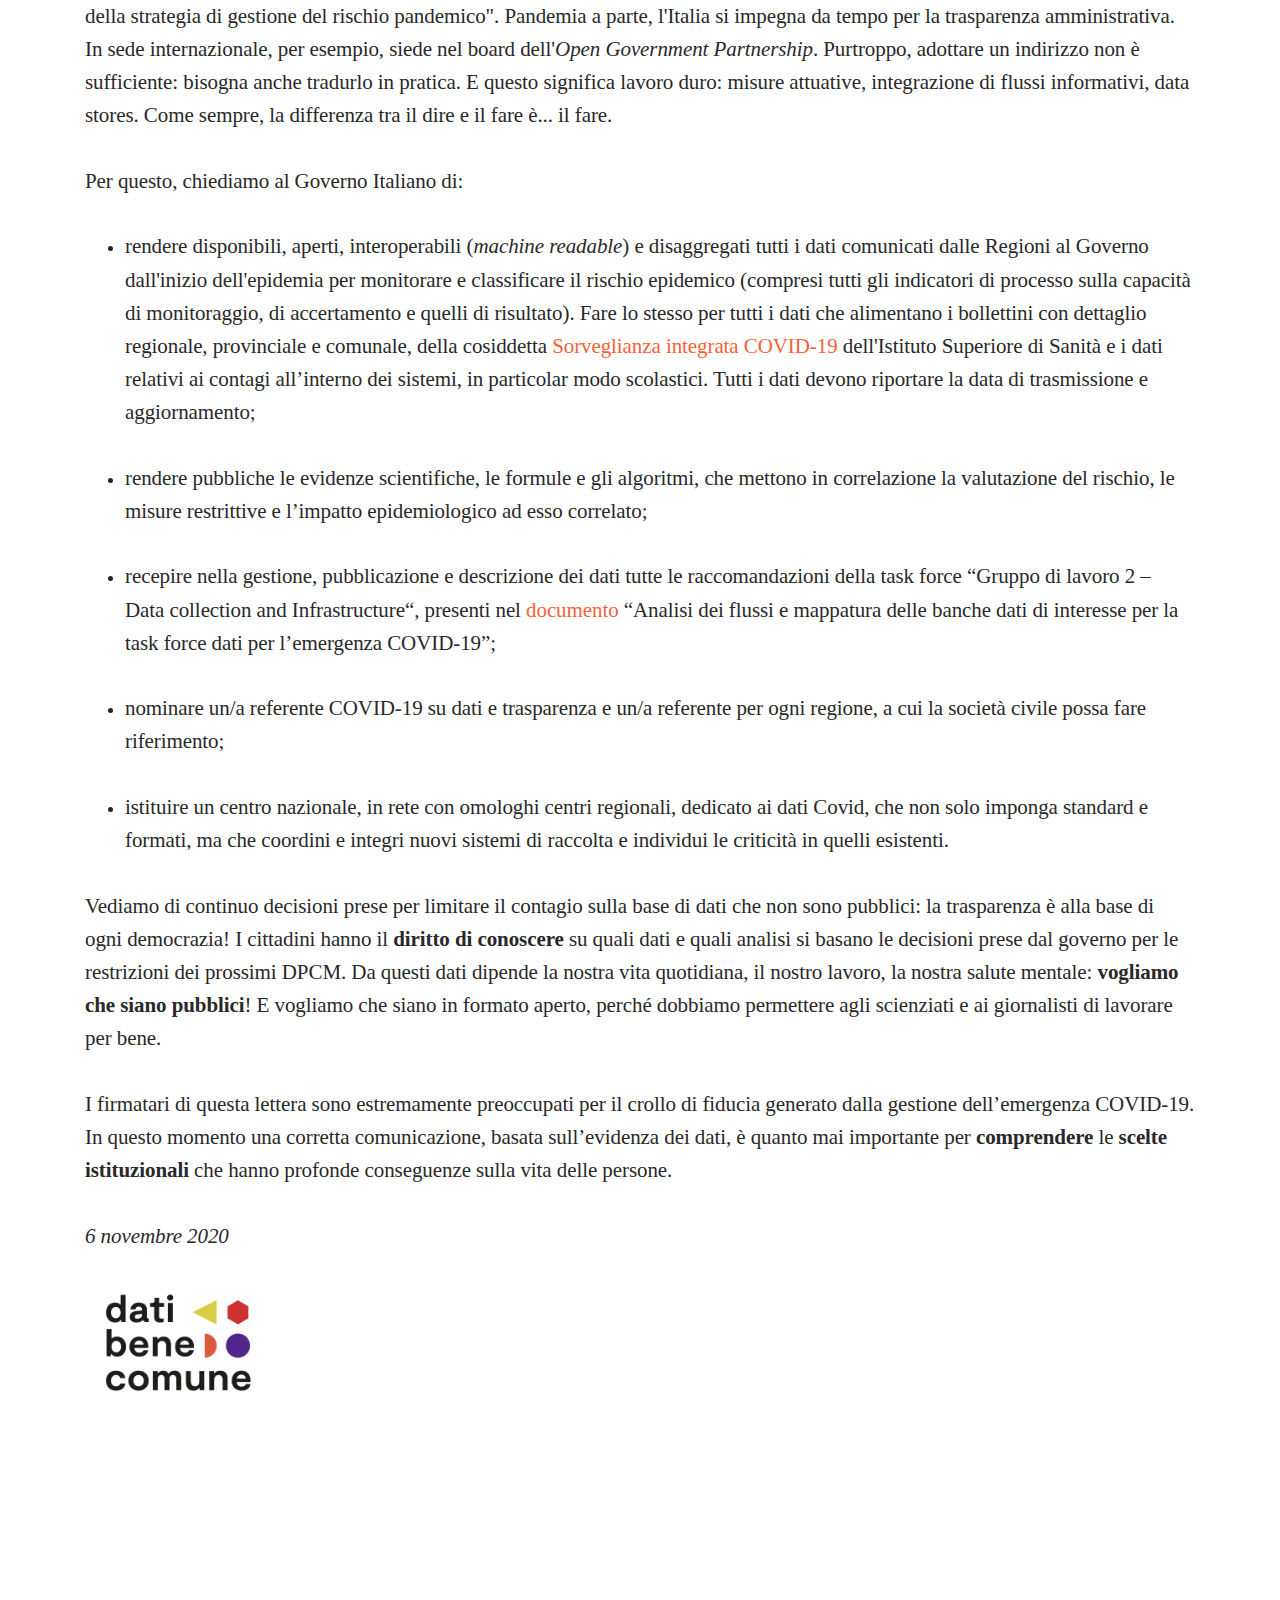
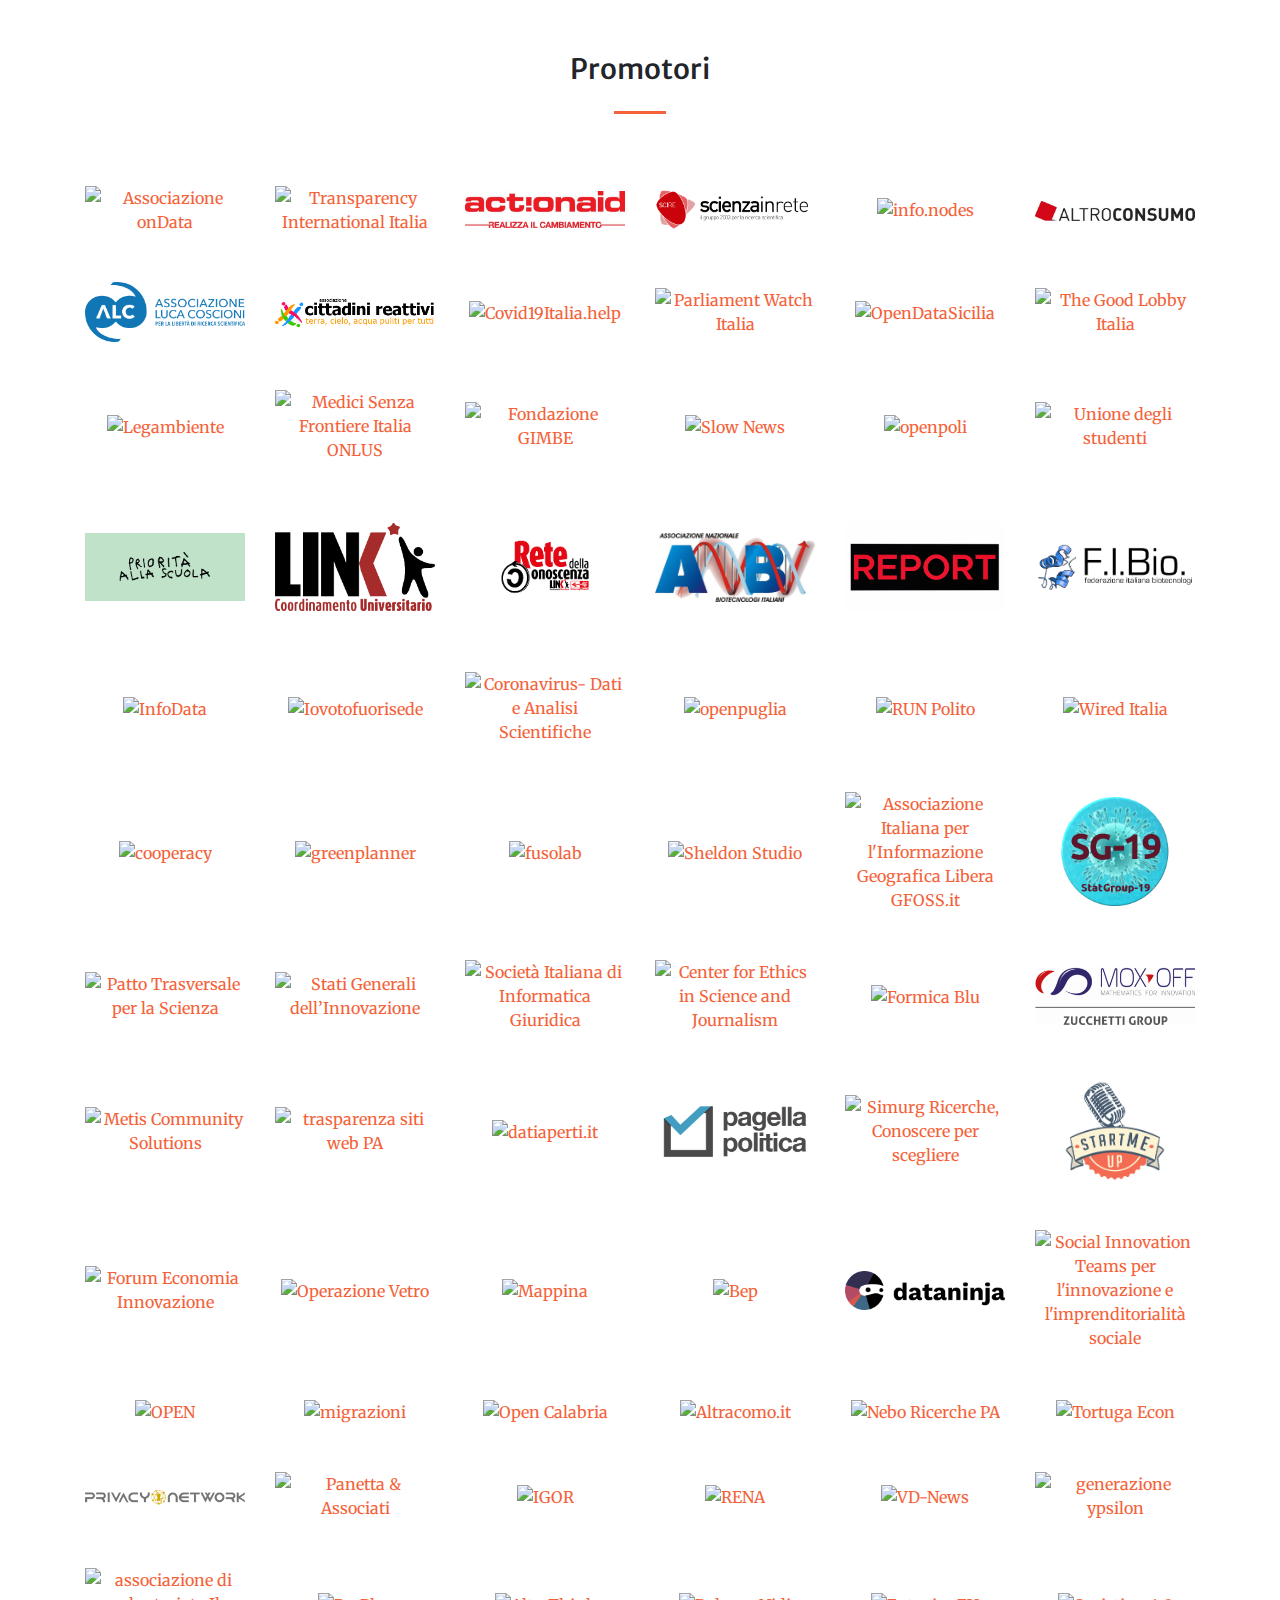
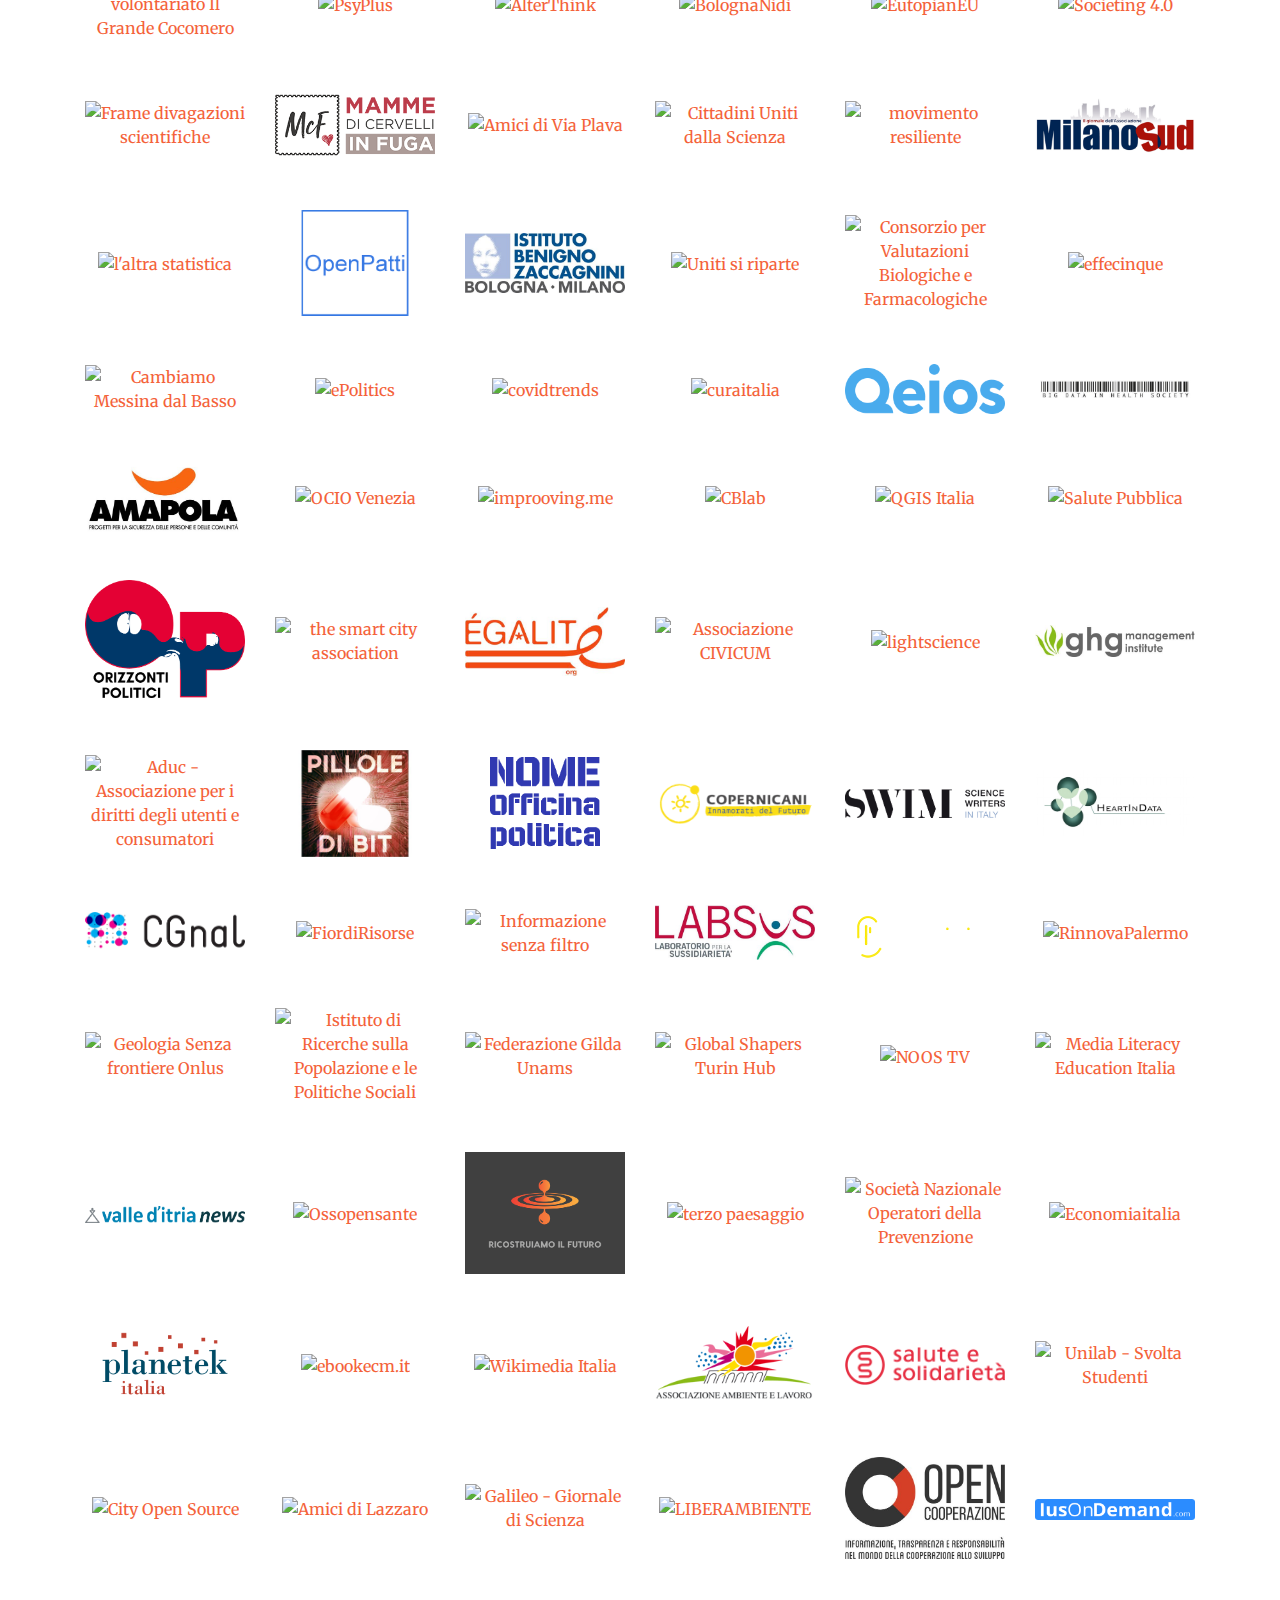
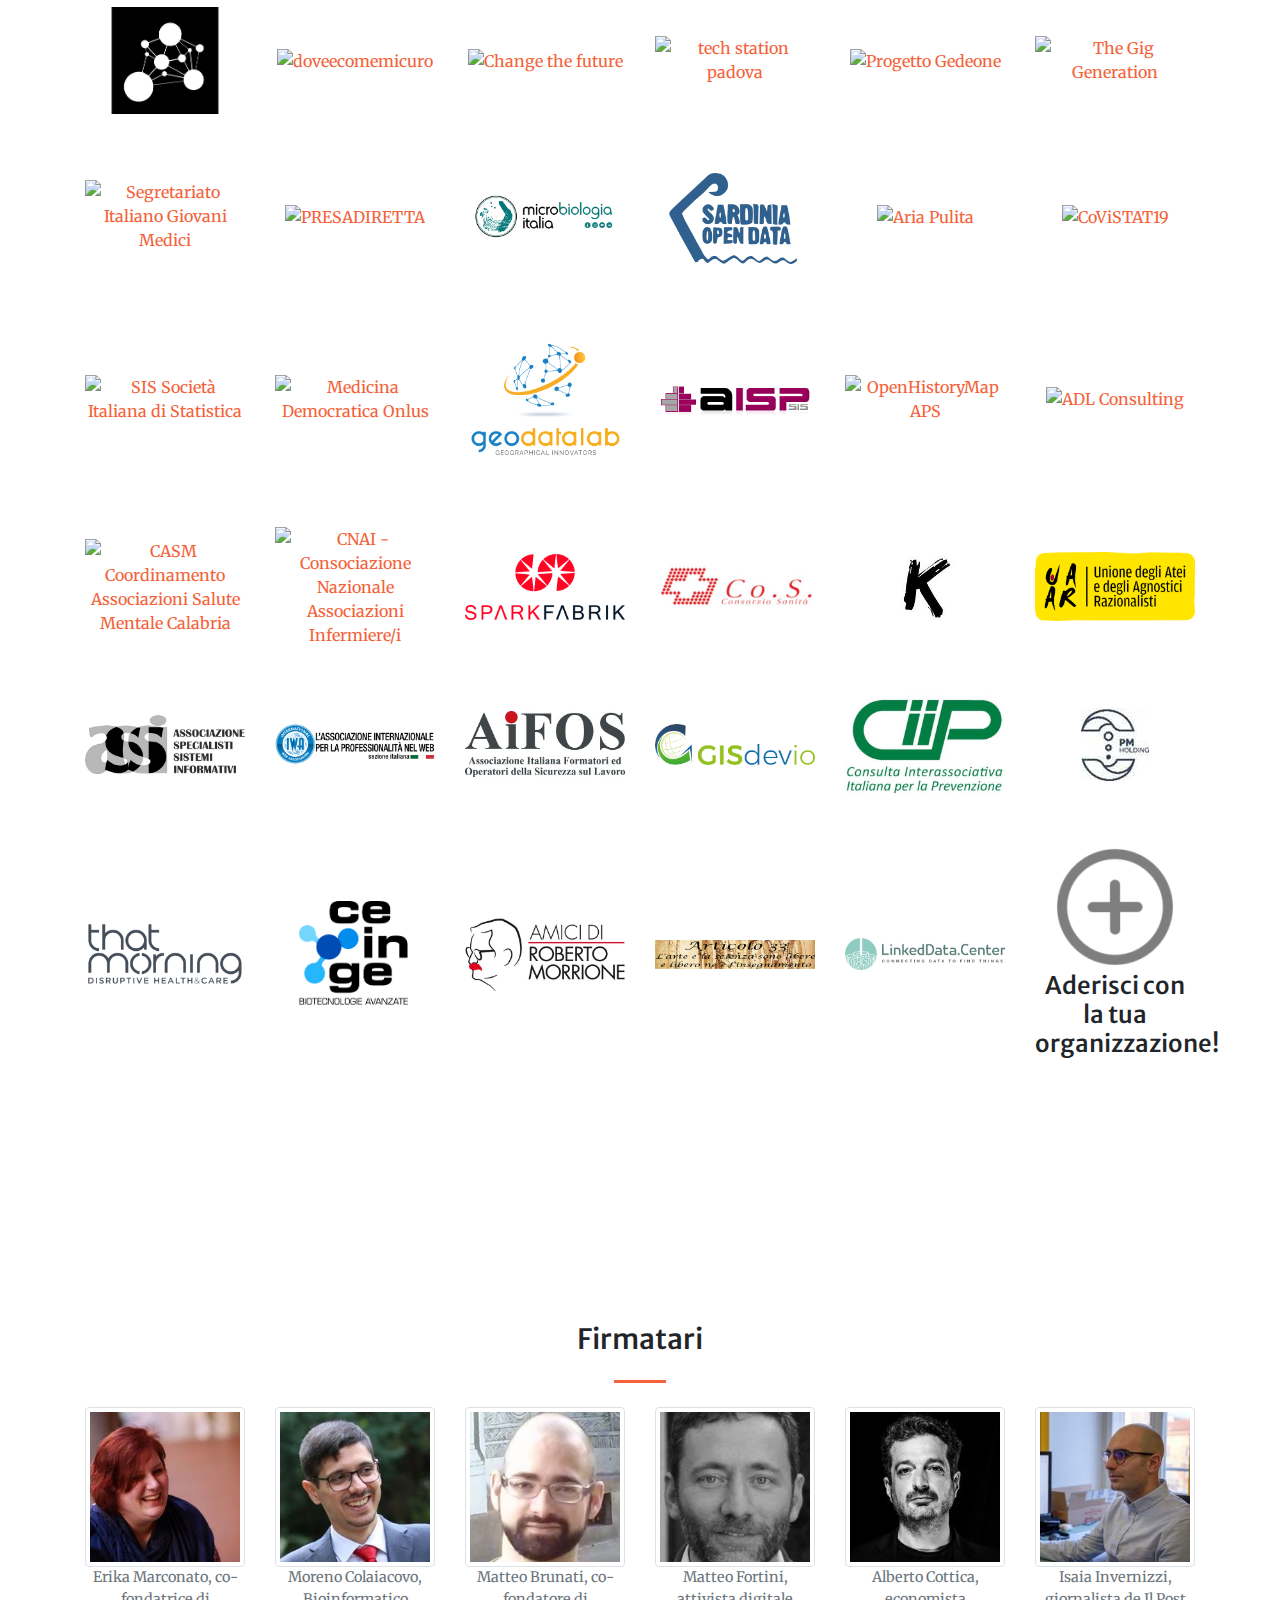
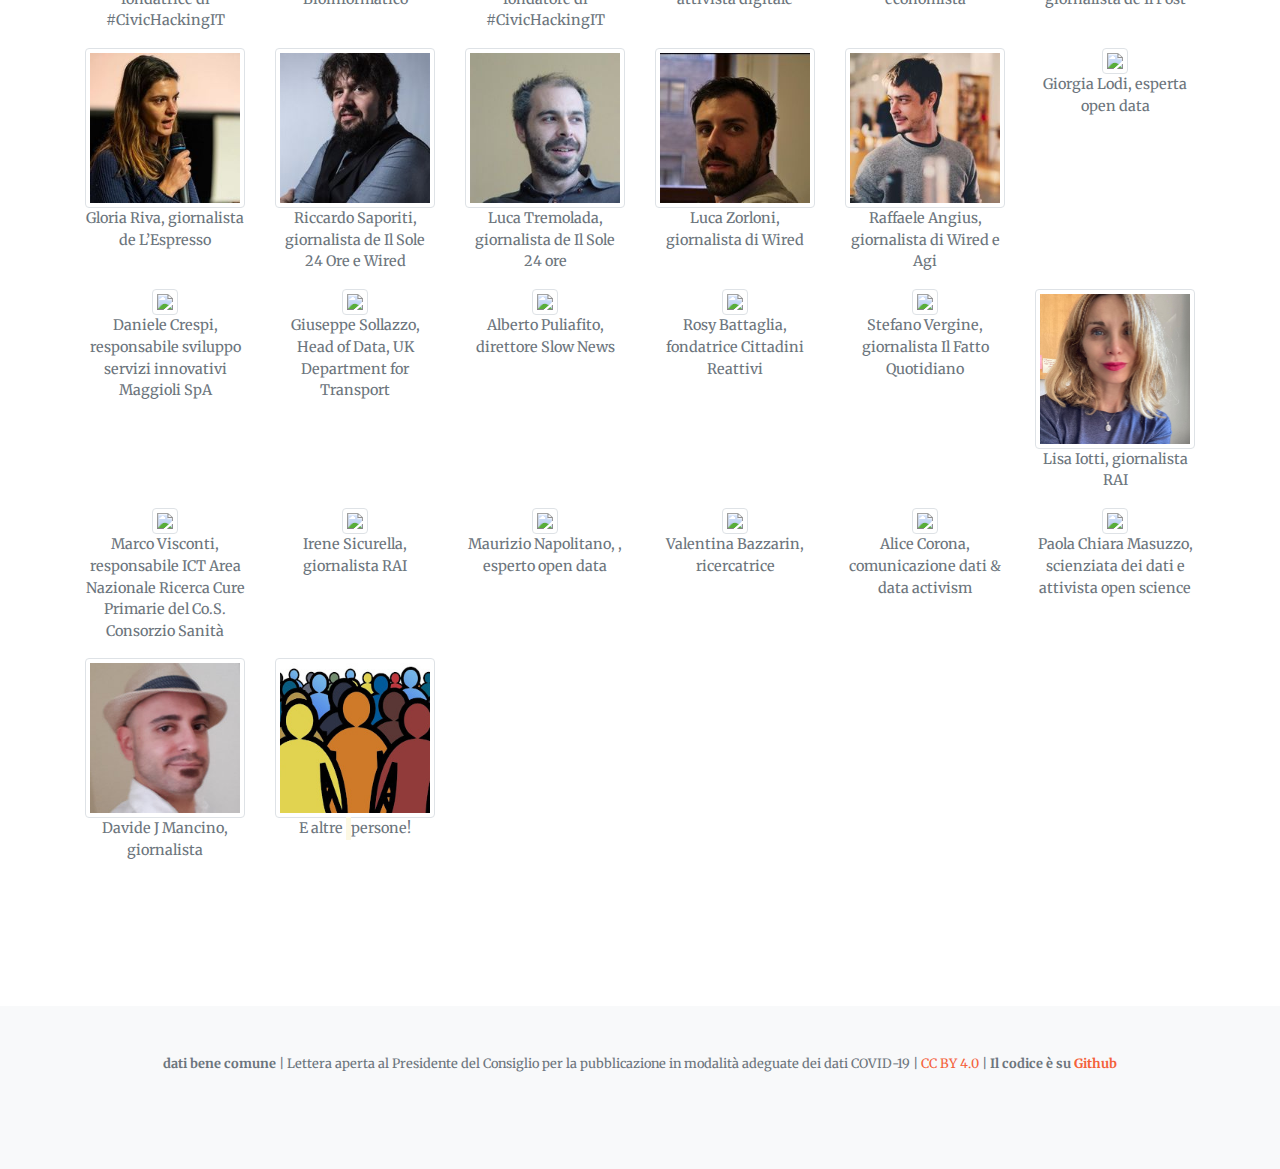
==== commit d7fa76bd: "aggiunto lobbying" ====
--- a/index.html
+++ b/index.html
@@ -70,6 +70,7 @@
                             href="https://www.change.org/datibenecomune" target="_blank">Firma la petizione!</a>
                     </li>
                     <li class="nav-item"><a class="nav-link js-scroll-trigger" href="./lettera_draghi.html">Lettera a Draghi</a></li>
+                    <li class="nav-item"><a class="nav-link js-scroll-trigger" href="./lobbying.html">Lobbying</a></li>
                 </ul>
             </div>
         </div>
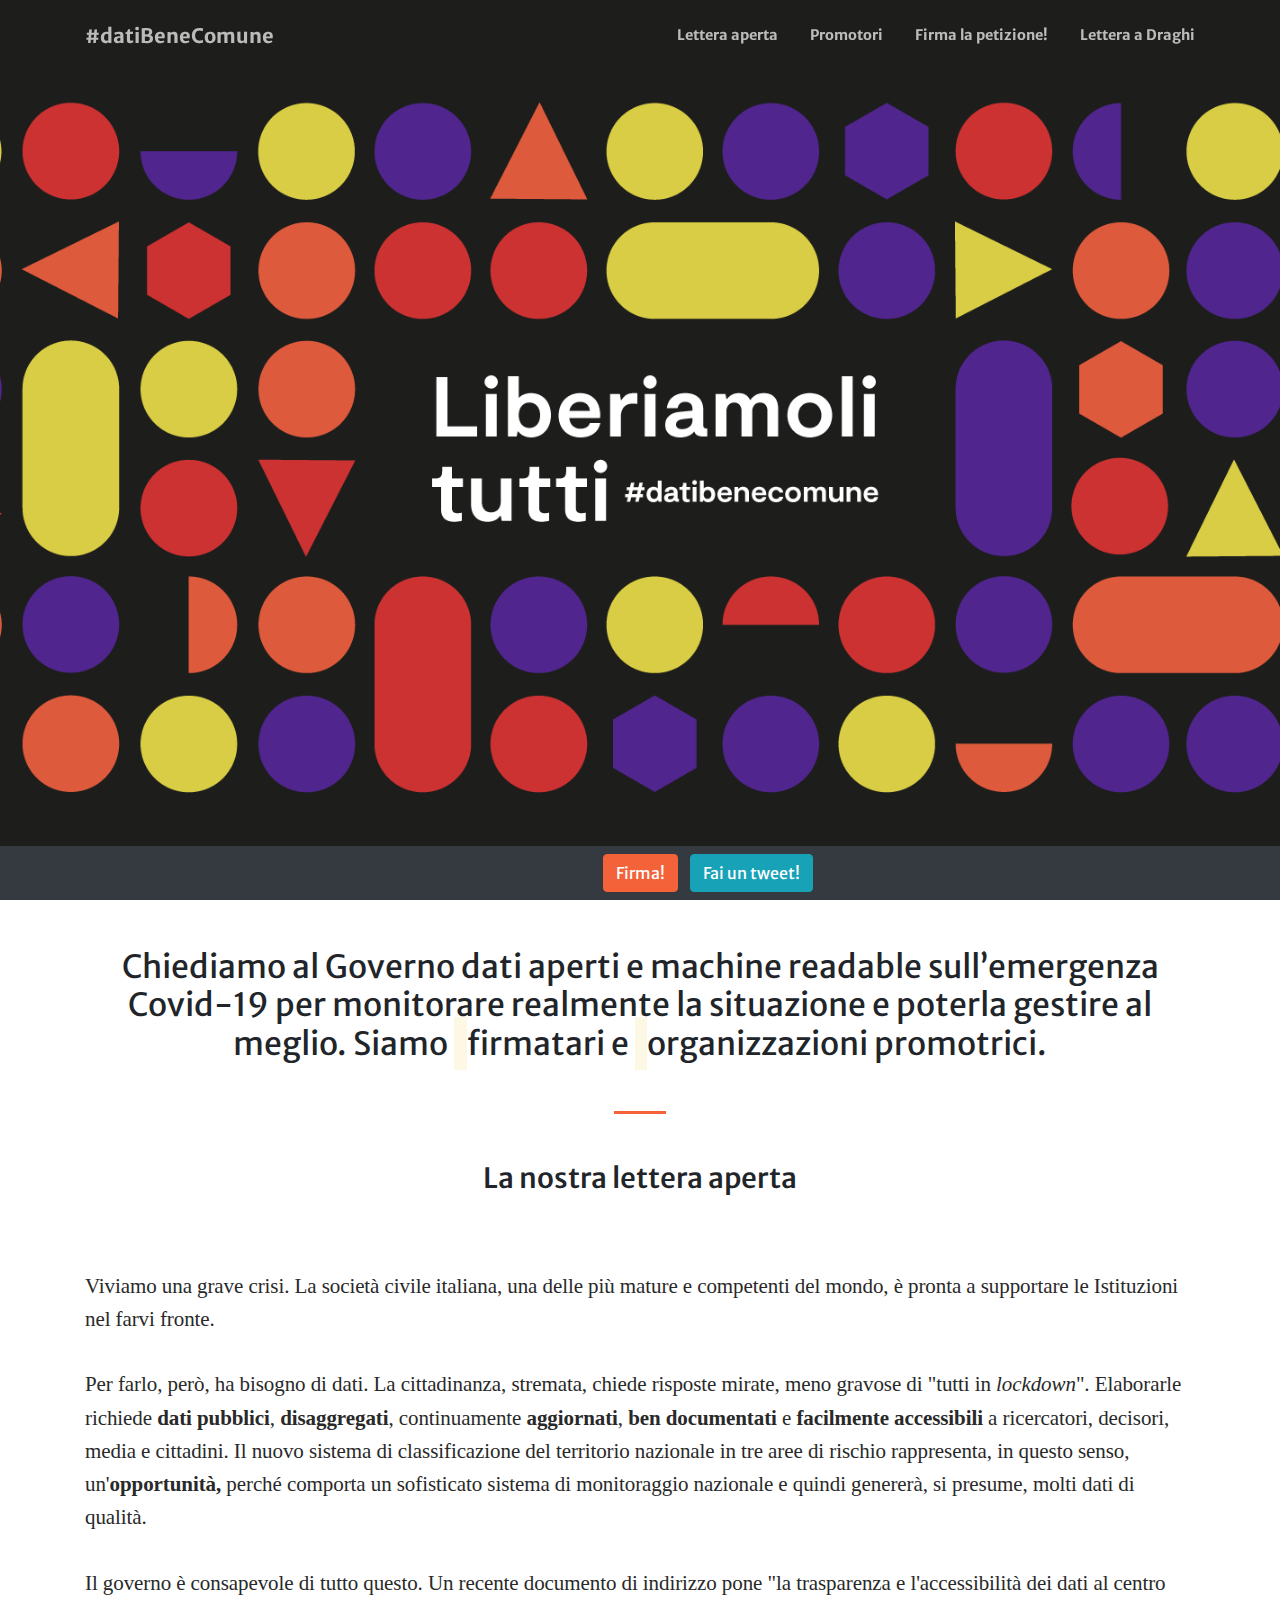
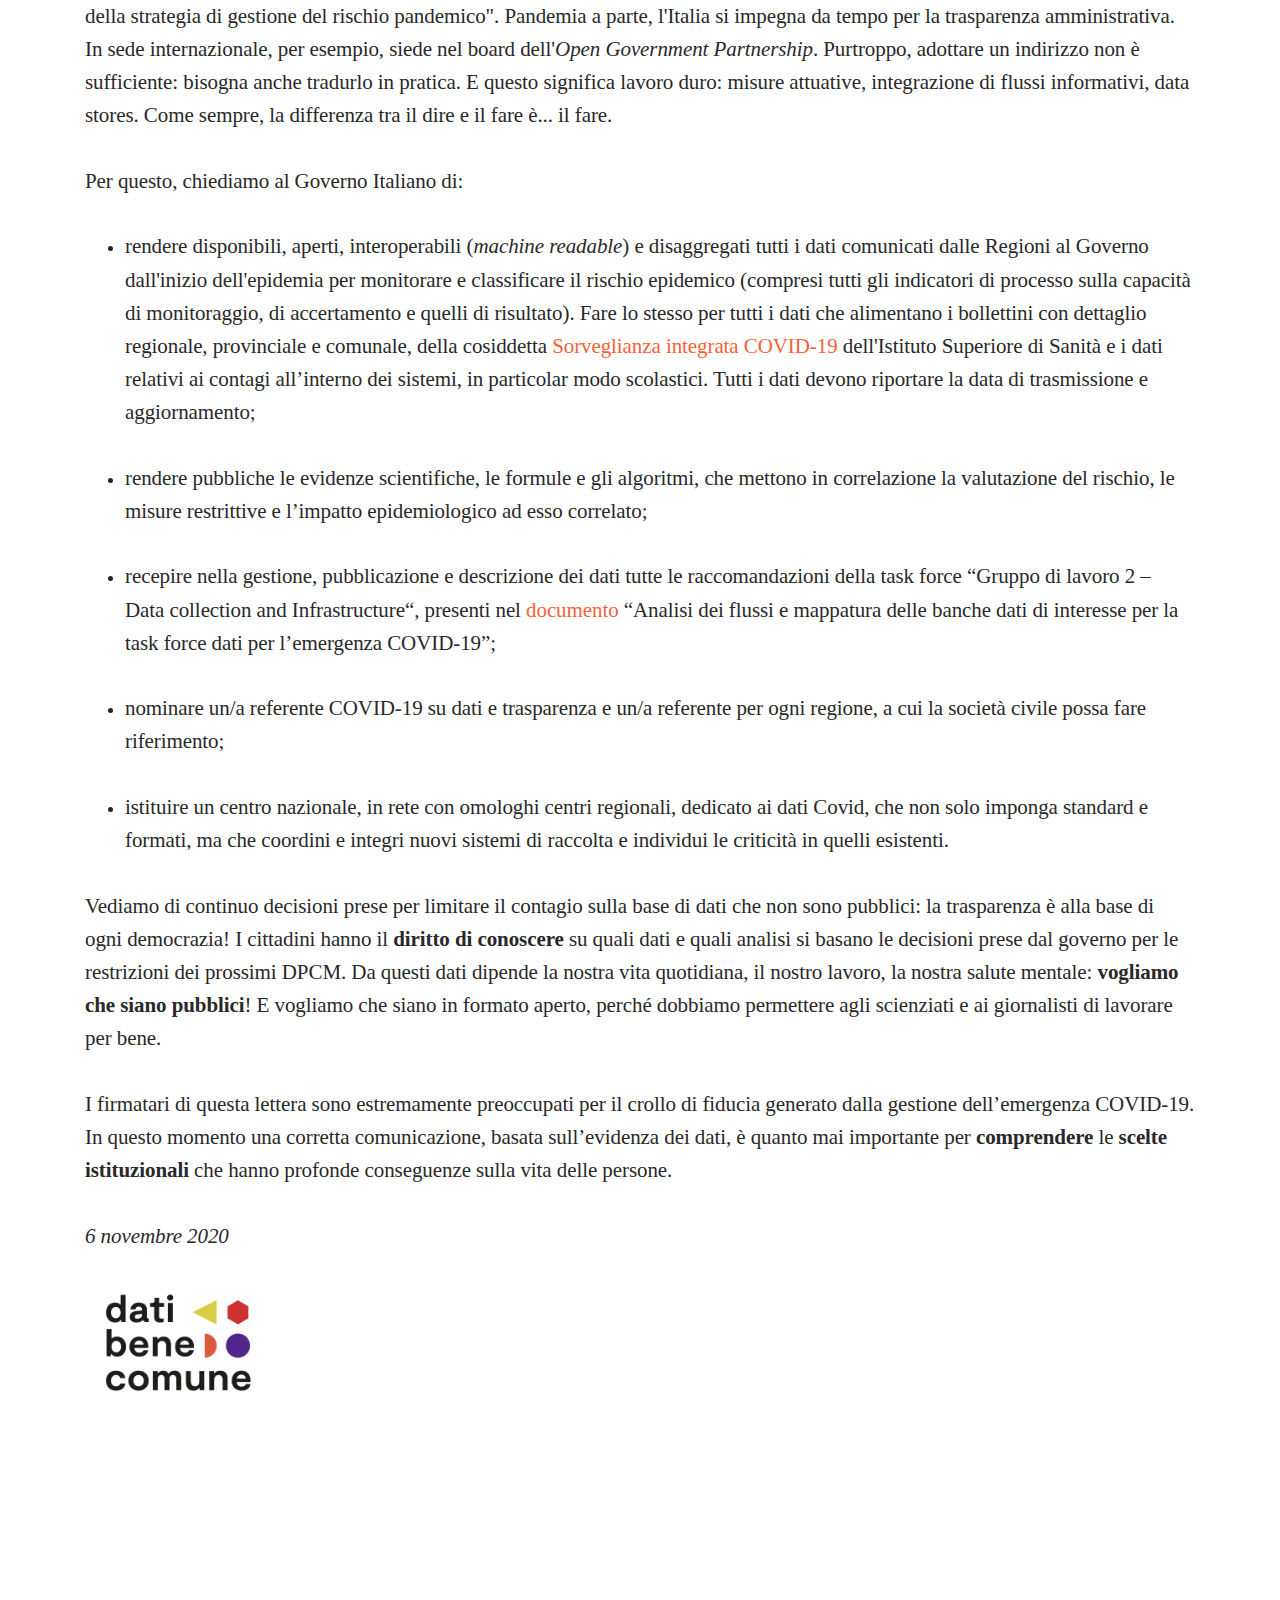
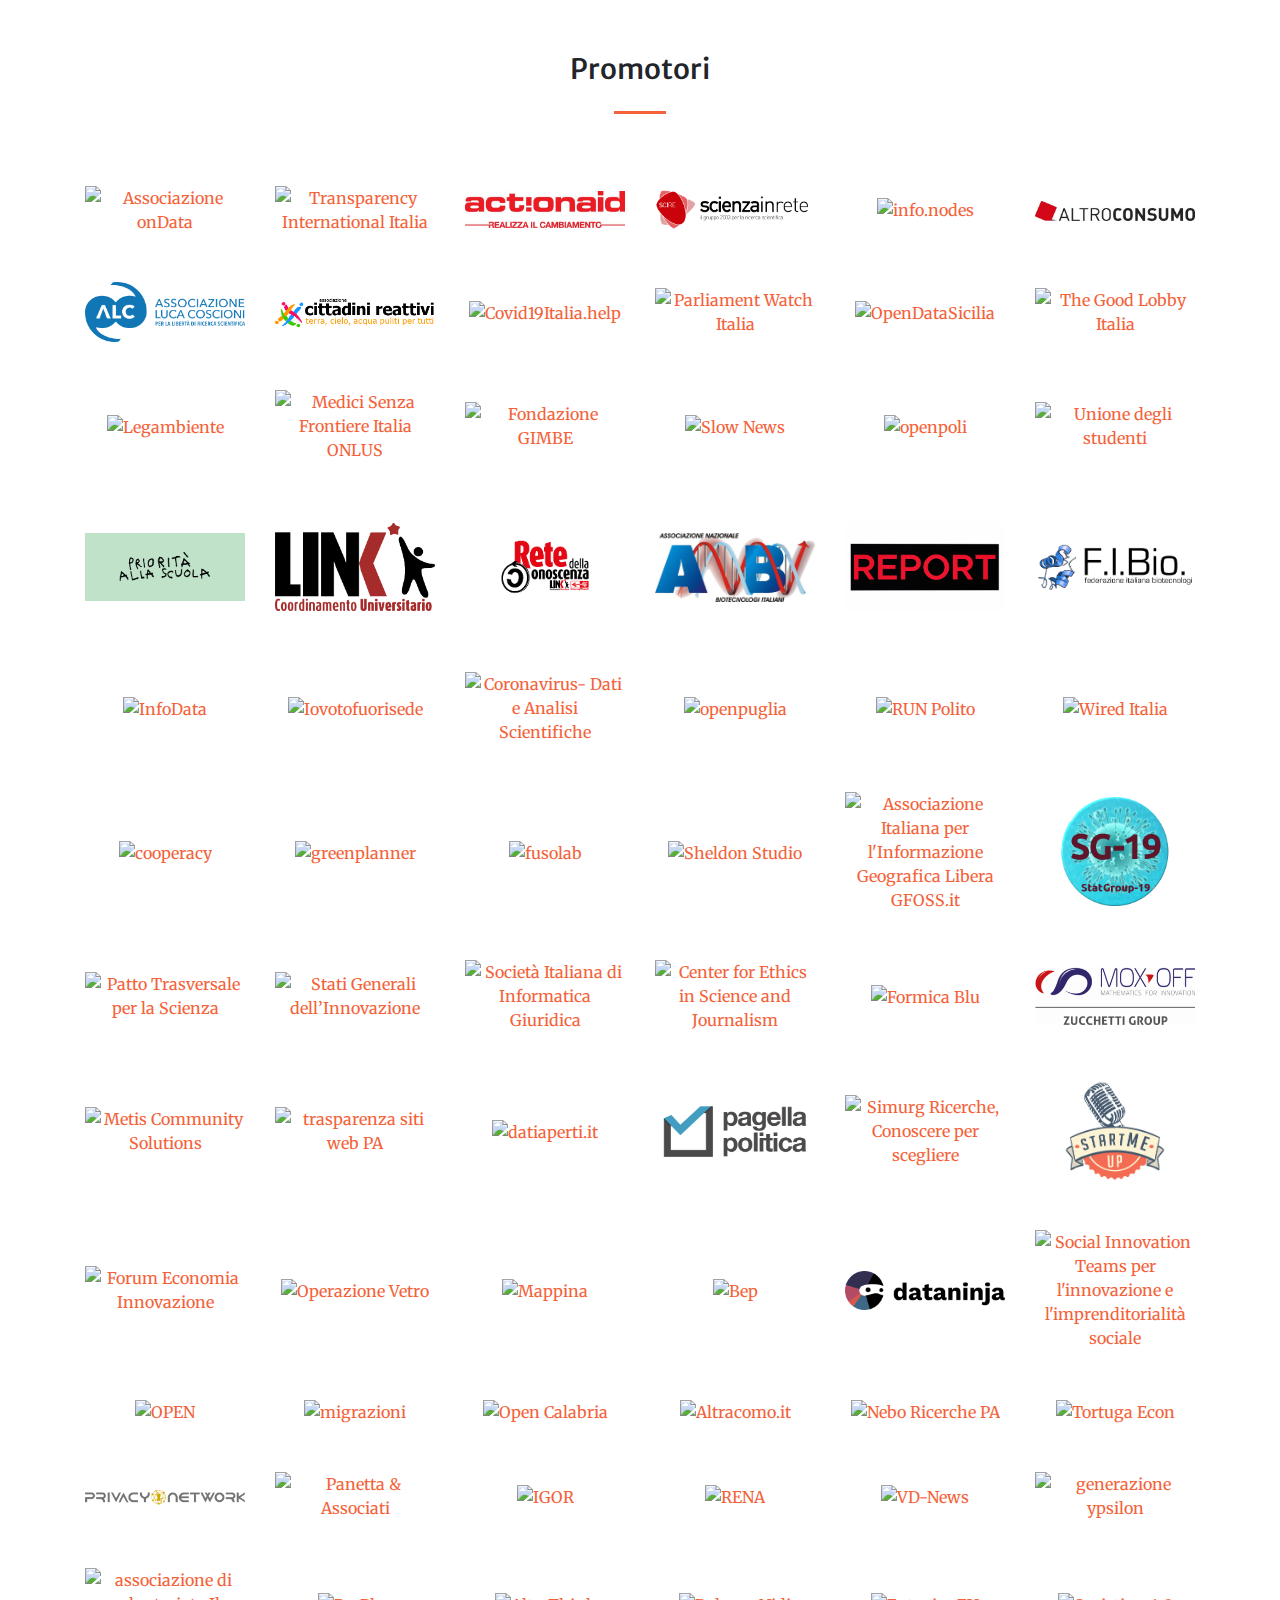
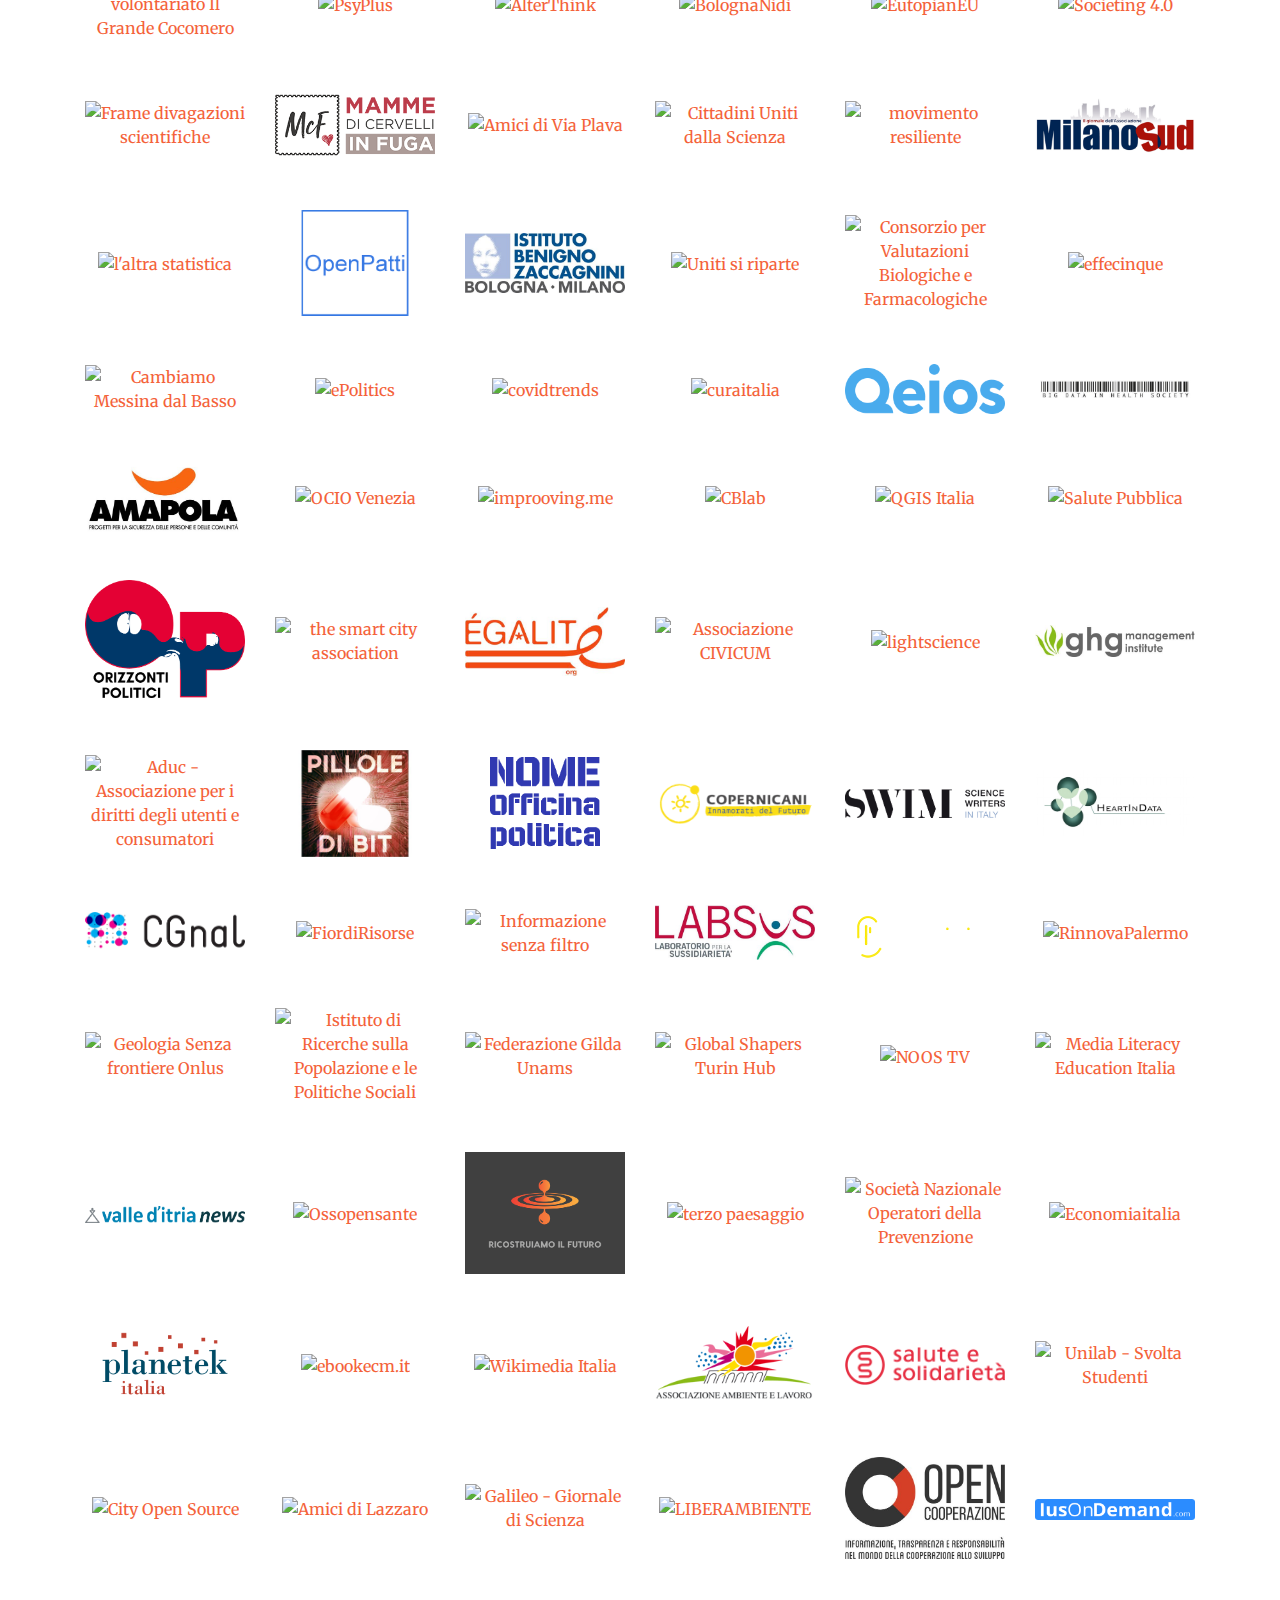
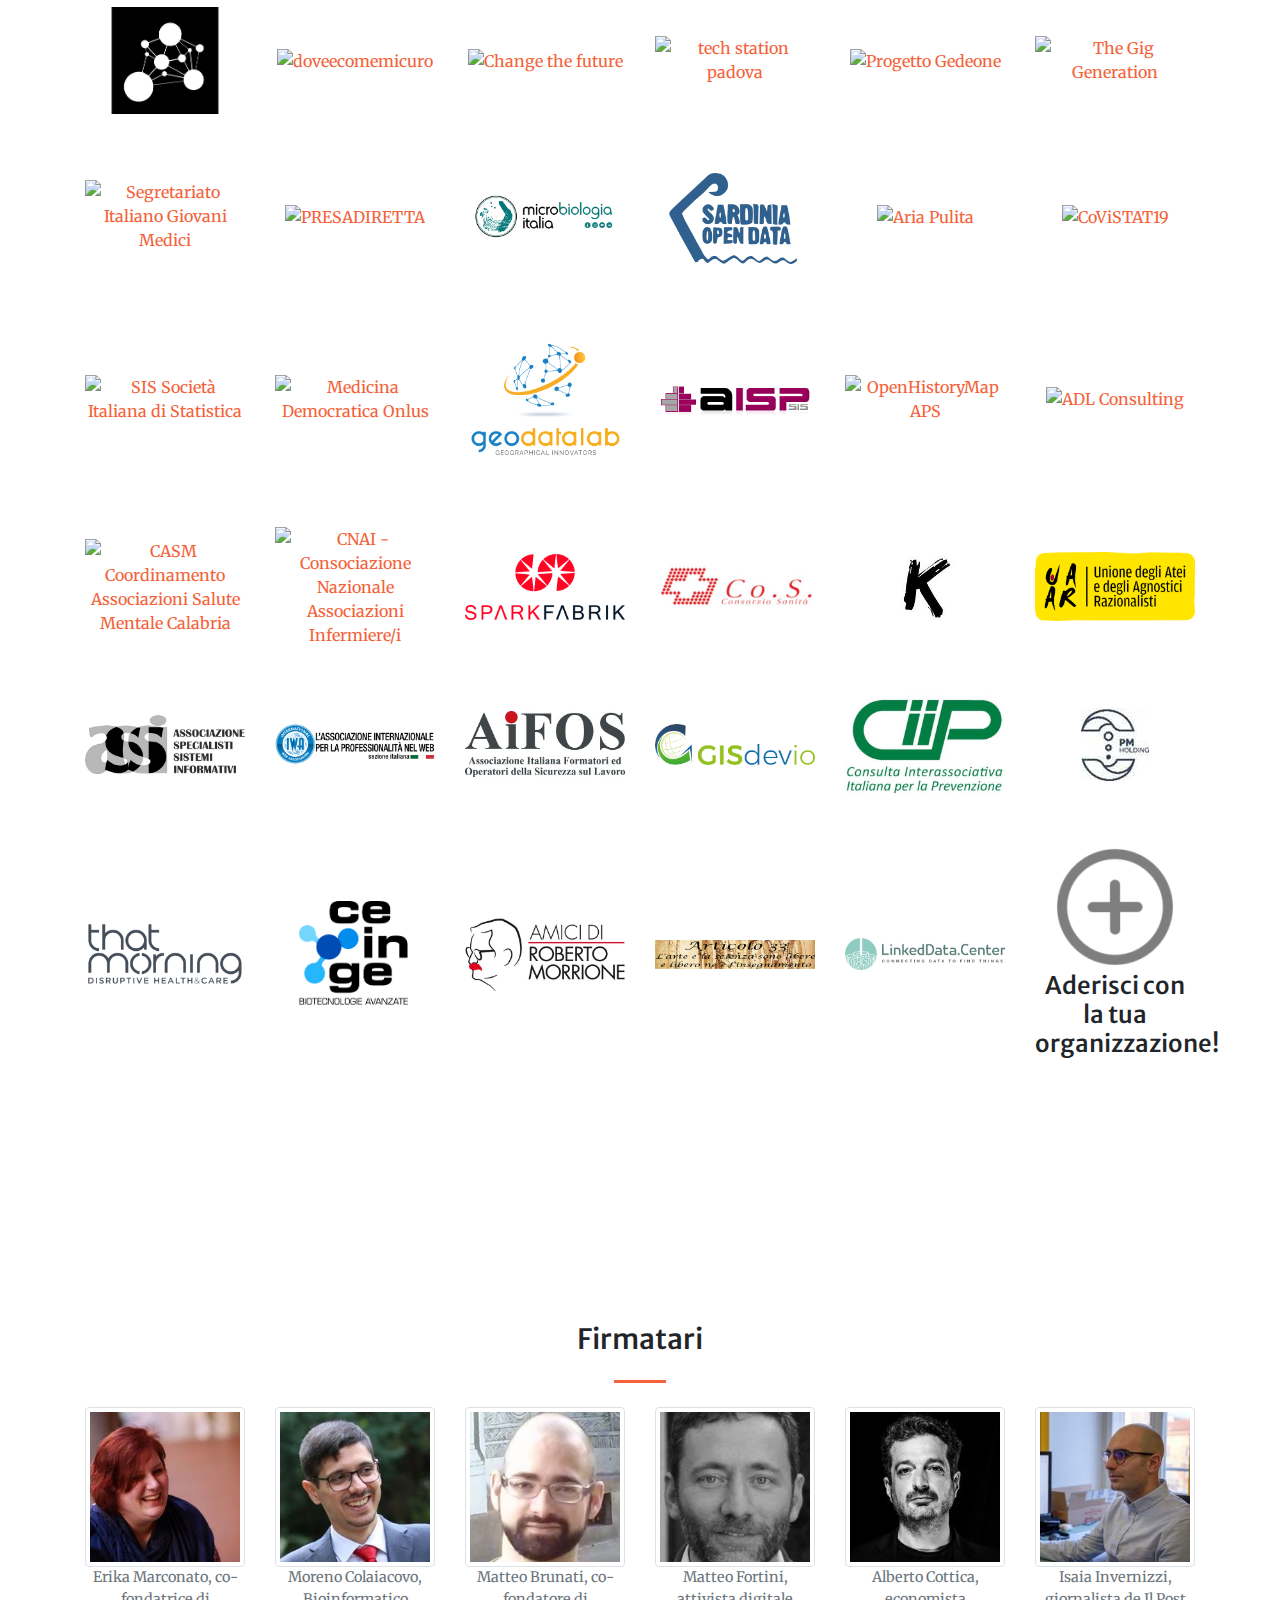
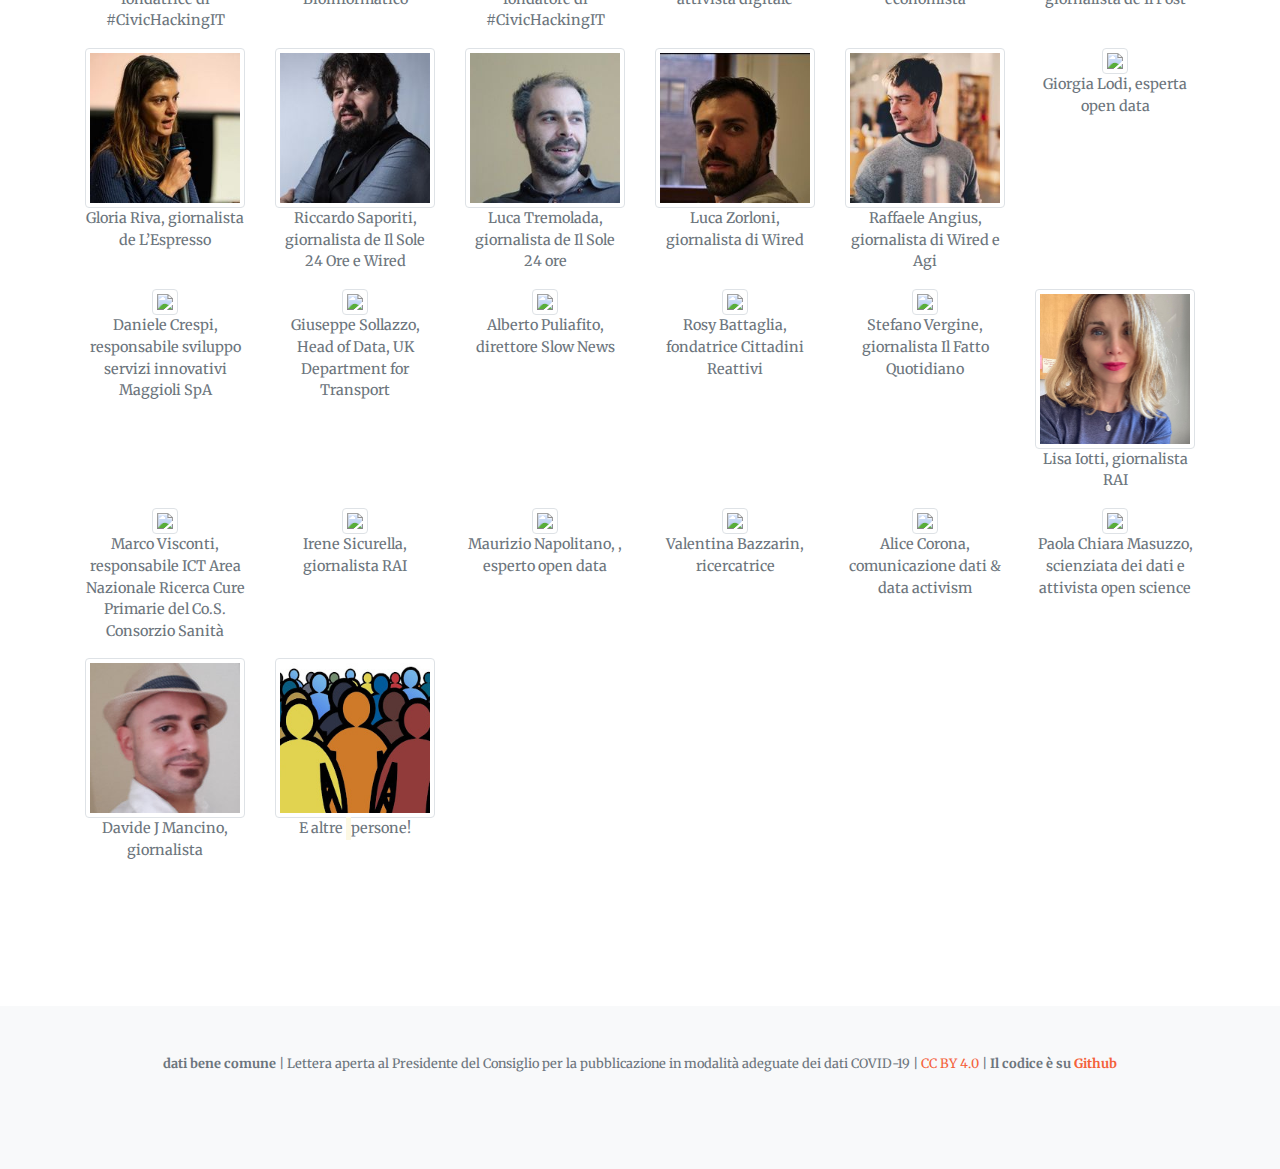
==== commit 9c10c102: "update" ====
--- a/index.html
+++ b/index.html
@@ -70,7 +70,7 @@
                             href="https://www.change.org/datibenecomune" target="_blank">Firma la petizione!</a>
                     </li>
                     <li class="nav-item"><a class="nav-link js-scroll-trigger" href="./lettera_draghi.html">Lettera a Draghi</a></li>
-                    <li class="nav-item"><a class="nav-link js-scroll-trigger" href="./lobbying.html">Lobbying</a></li>
+                    <!-- <li class="nav-item"><a class="nav-link js-scroll-trigger" href="./lobbying.html">Lobbying</a></li> -->
                 </ul>
             </div>
         </div>
